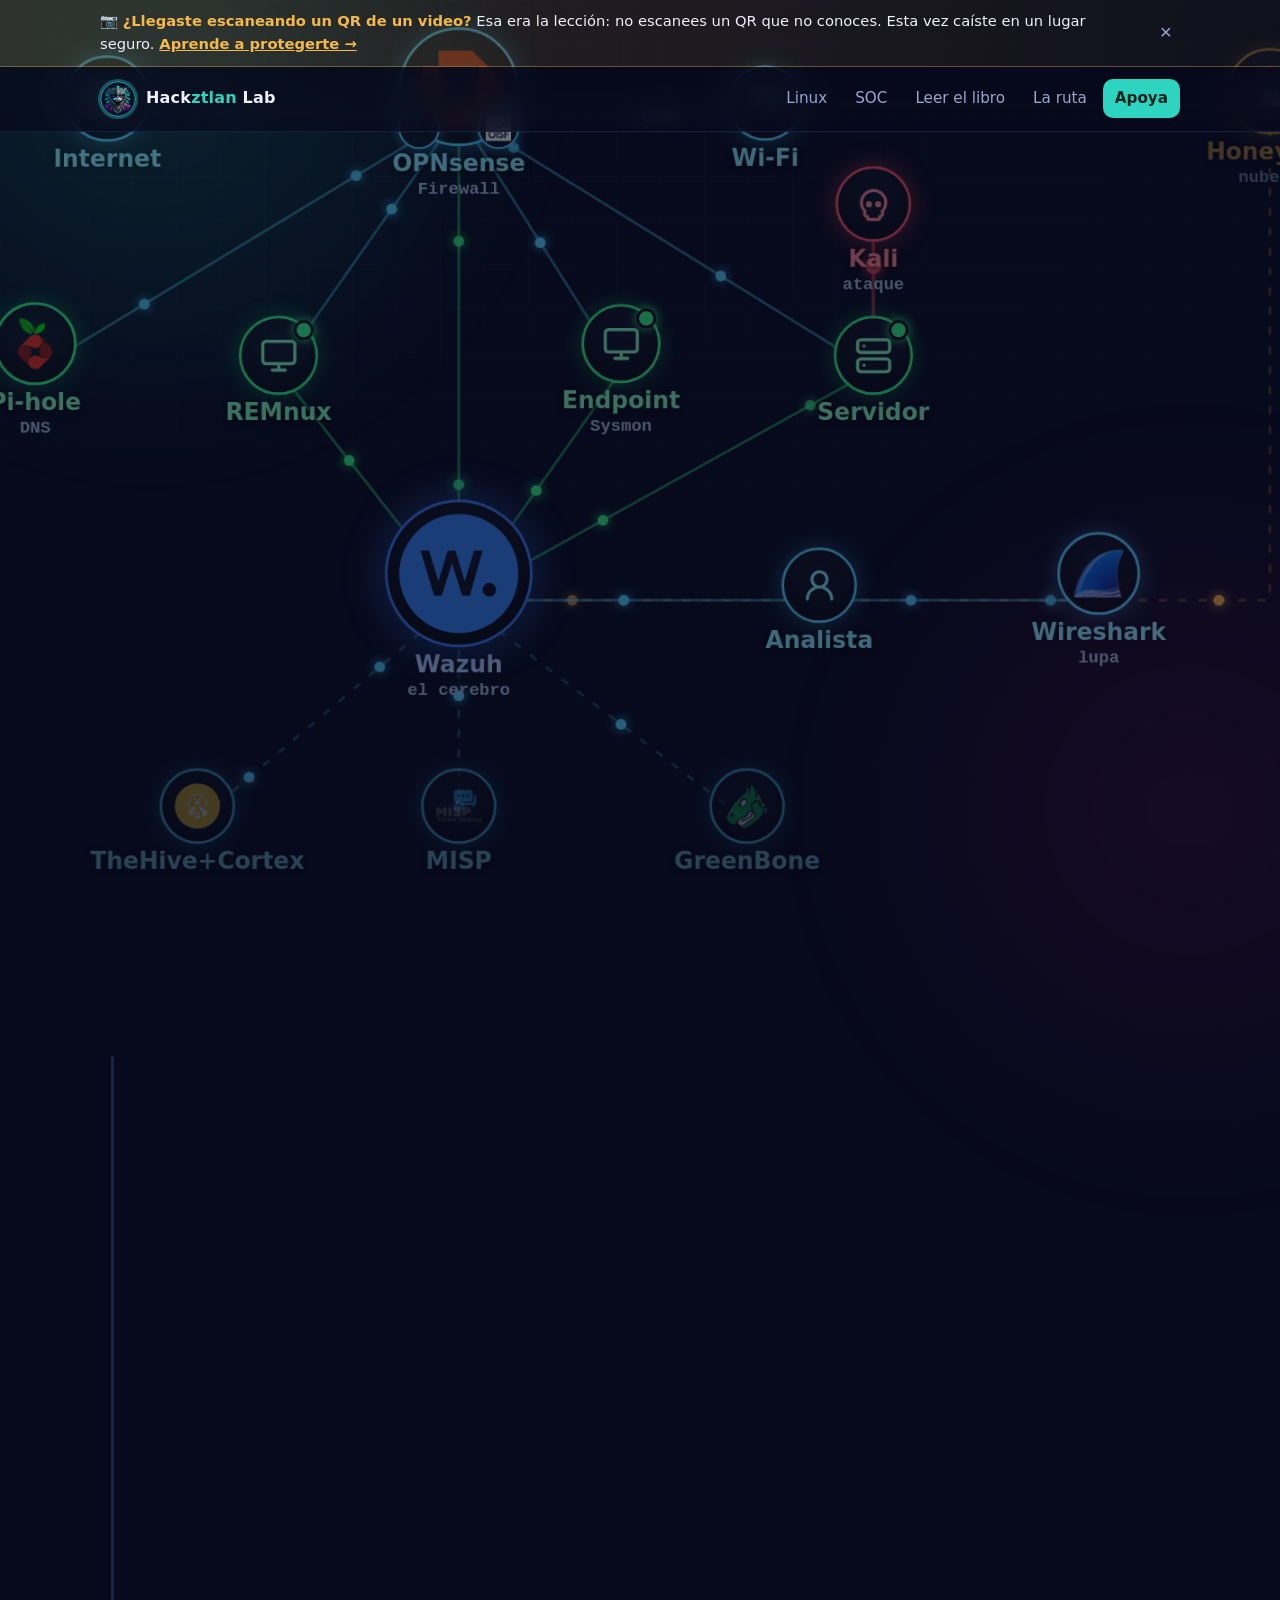
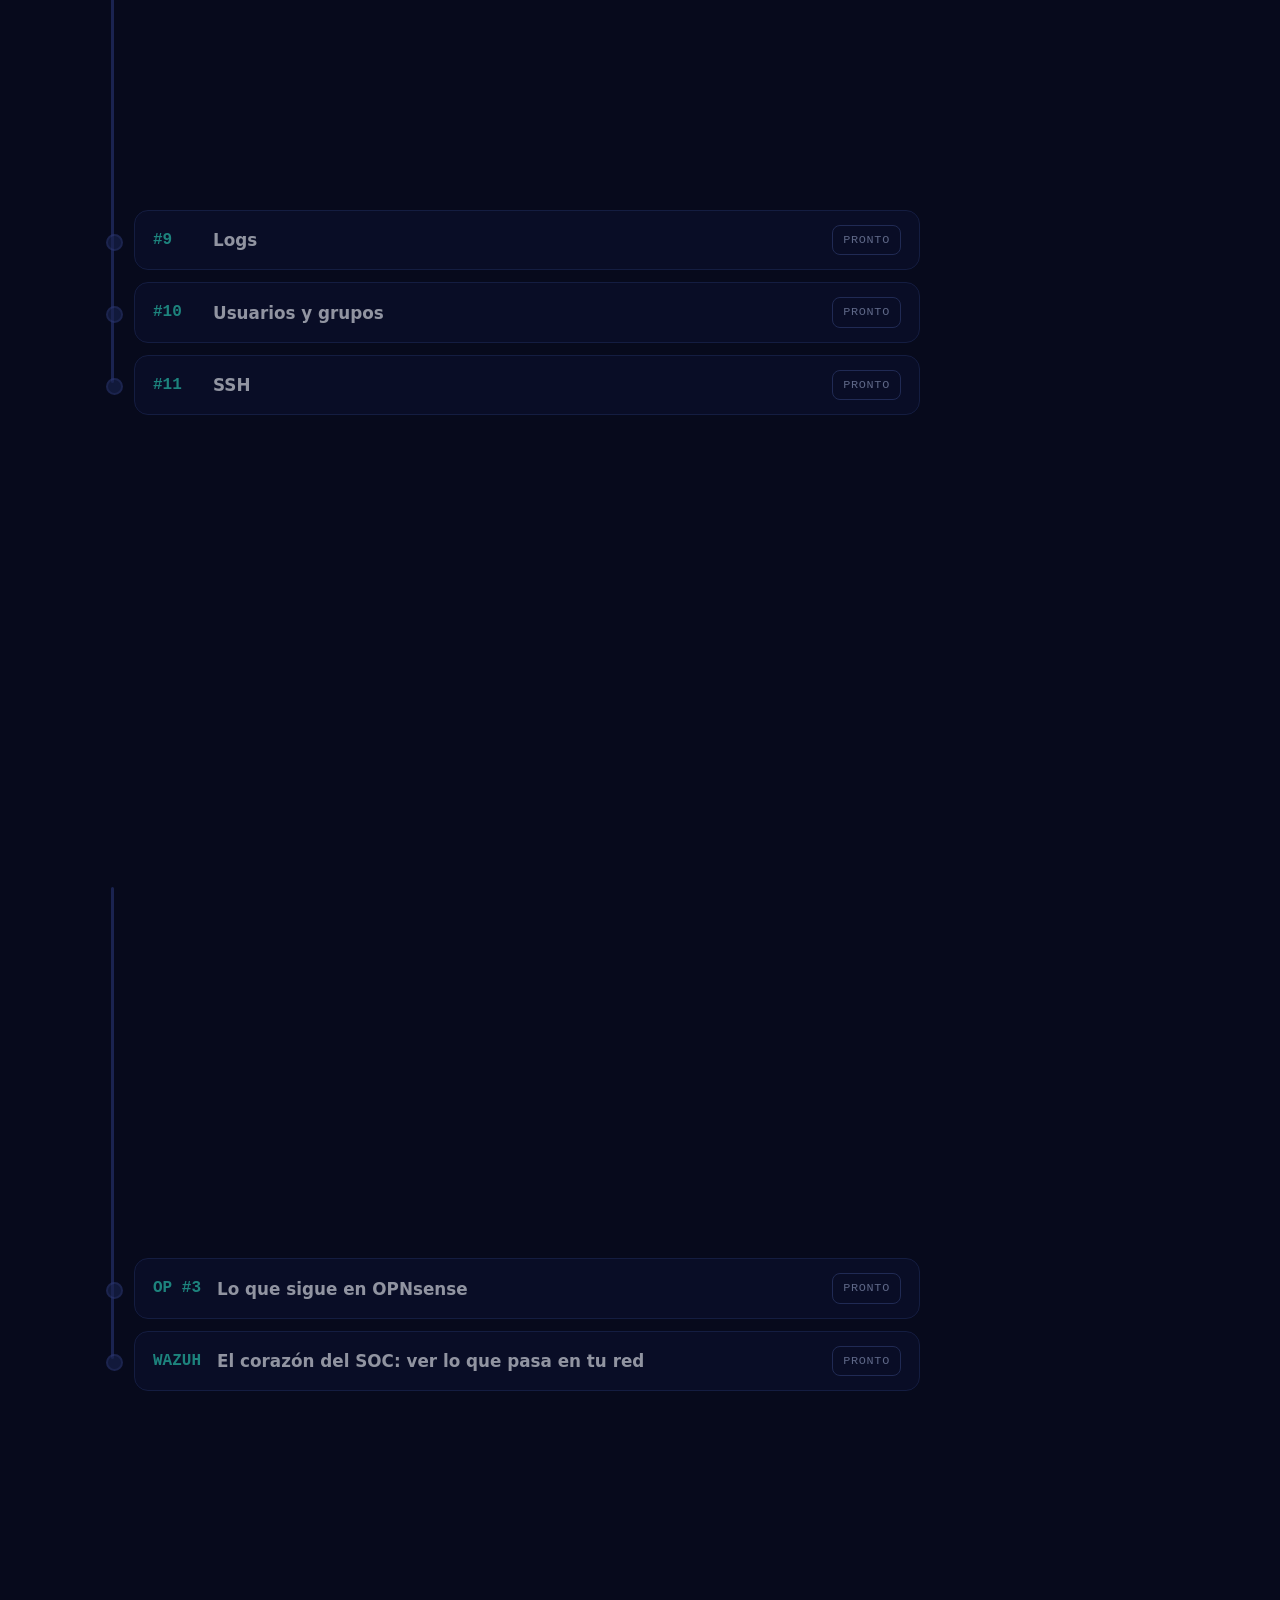
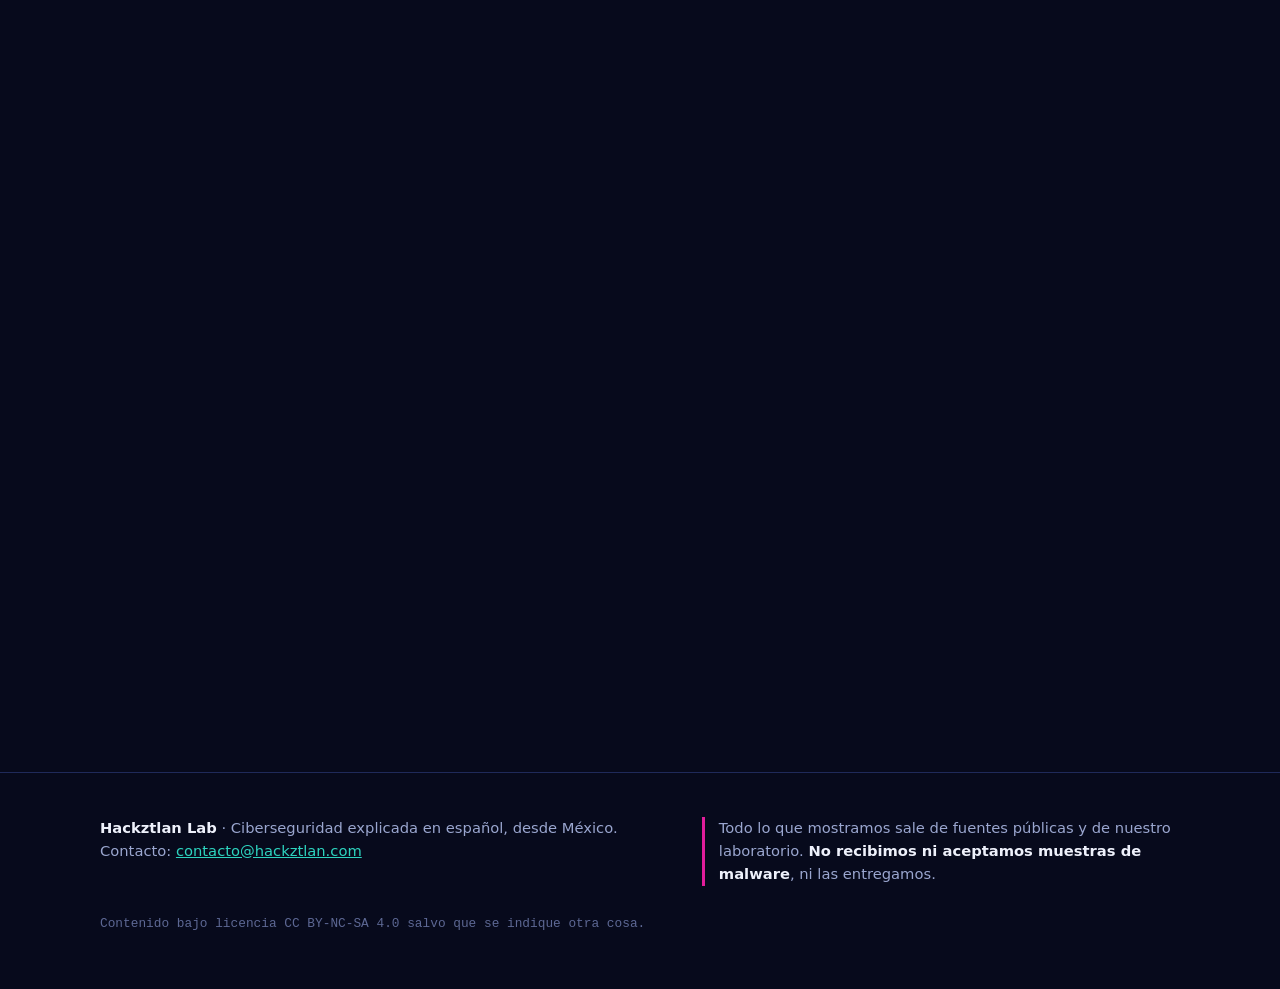
==== index.html @ 5e2863de "Add files via upload" ====
<!doctype html>
<html lang="es">
<head>
<meta charset="utf-8">
<meta name="viewport" content="width=device-width, initial-scale=1, viewport-fit=cover">
<title>Hackztlan Lab · Ciberseguridad en español, desde la base</title>
<meta name="description" content="Aprende ciberseguridad en español, gratis y en orden: empieza con el curso Linux desde cero y su libro. Hackztlan Lab, desde México.">
<meta name="theme-color" content="#070a1c">
<meta property="og:title" content="Hackztlan Lab · Primero la base">
<meta property="og:description" content="Curso gratis de Linux desde cero, su libro y más ciberseguridad explicada en español.">
<meta property="og:image" content="https://hackztlan.com/img/libro-portada.webp">
<meta property="og:url" content="https://hackztlan.com/">
<meta http-equiv="Content-Security-Policy" content="default-src 'self'; img-src 'self' data:; style-src 'self'; script-src 'self'; base-uri 'none'; form-action 'none'; frame-src https://www.youtube-nocookie.com">
<meta name="referrer" content="strict-origin-when-cross-origin">
<link rel="icon" href="img/pinguino.png">
<link rel="stylesheet" href="estilo.css?v=6">
</head>
<body>
<div class="fondo" aria-hidden="true"><div class="rejilla"></div><div class="halo h1"></div><div class="halo h2"></div><div class="mapa" id="mapa"><div class="mapa-esc"><canvas id="mapa-c" width="1920" height="1080"></canvas><div class="mapa-nodos"></div></div></div></div>
<div class="visitas" id="visitas" aria-hidden="true"></div>

<div class="aviso" id="aviso">
  <div class="wrap">
    <span>📷 <b>¿Llegaste escaneando un QR de un video?</b> Esa era la lección: no escanees un QR que no conoces. Esta vez caíste en un lugar seguro. <a href="https://www.youtube.com/@HackztlanLAB" rel="noopener">Aprende a protegerte →</a></span>
    <button class="x" type="button" aria-label="Cerrar aviso">×</button>
  </div>
</div>

<header class="barra">
  <div class="wrap">
    <a class="logo" href="./"><img src="img/pinguino.png" alt="" width="36" height="36"><span>Hack<b>ztlan</b> Lab</span></a>
    <nav class="menu">
      <a href="#curso">Linux</a>
      <a href="#soc">SOC</a>
      <a href="libro/leer/">Leer el libro</a>
      <a href="#base">La ruta</a>
      <a class="cta-mini" href="#apoya">Apoya</a>
    </nav>
  </div>
</header>

<main>
<section class="hero">
  <div class="wrap">
    <div>
      <div class="ceja rev">Ciberseguridad en español · desde México</div>
      <h1 class="rev d1">Aprende a defenderte.<br><span class="t">Empieza por la base.</span></h1>
      <p class="lead rev d2">Clases gratis, en orden y con comandos reales. Primero Linux, después redes, el SOC y el análisis de amenazas. Sin humo y sin necesitar ser experto.</p>
      <div class="botones rev d3">
        <a class="btn pri" href="#curso"><svg viewBox="0 0 24 24" fill="currentColor"><path d="M8 5v14l11-7z"/></svg>Empieza el curso</a>
        <a class="btn sec" href="libro/leer/"><svg viewBox="0 0 24 24" fill="none" stroke="currentColor" stroke-width="2"><path d="M4 5a2 2 0 0 1 2-2h13v16H6a2 2 0 0 0-2 2z"/><path d="M4 21V5"/></svg>Leer el libro en línea</a>
      </div>
      <div class="sellos rev d3"><span>Gratis</span><span>Sin inscripción</span><span>En español</span></div>
    </div>
    <div class="term rev d2" aria-label="Terminal de ejemplo">
      <div class="tb"><i></i><i></i><i></i><span>ana@linux: ~</span></div>
      <pre id="tty"></pre>
      <img class="tux" src="img/tux-cool.png" alt="">
    </div>
  </div>
</section>

<section id="curso">
  <div class="wrap">
    <div class="titulo rev">
      <div class="ceja">Curso gratis</div>
      <h2>Linux <span class="l">desde cero</span>, en orden.</h2>
      <p>¿Por dónde empiezo? Aquí. Cada clase resuelve un problema real y te enseña a leer lo que la terminal te contesta.</p>
    </div>
    <div class="ruta" id="ruta">
      <div class="riel"><b></b></div>
      <a class="clase aqui rev" data-yt="9uGD_OIsQkE" href="https://youtu.be/9uGD_OIsQkE" rel="noopener"><span class="n">0.5</span><span class="nom">Instala Linux sin borrar Windows<small>WSL o máquina virtual, paso a paso</small></span><span class="est">EMPIEZA AQUÍ</span></a>
      <a class="clase ya rev" data-yt="UuTXOO-yXRk" href="https://youtu.be/UuTXOO-yXRk" rel="noopener"><span class="n">#0</span><span class="nom">Conociendo Linux<small>Qué es, de dónde sale y tus primeros comandos</small></span><span class="est">VER ▸</span></a>
      <a class="clase ya rev" data-yt="KGFi0O0WTfc" href="https://youtu.be/KGFi0O0WTfc" rel="noopener"><span class="n">#1</span><span class="nom">Manejar archivos</span><span class="est">VER ▸</span></a>
      <a class="clase ya rev" data-yt="yUdYH8ciYGs" href="https://youtu.be/yUdYH8ciYGs" rel="noopener"><span class="n">#2</span><span class="nom">Permisos</span><span class="est">VER ▸</span></a>
      <a class="clase ya rev" data-yt="XJ4TNZcJGrA" href="https://youtu.be/XJ4TNZcJGrA" rel="noopener"><span class="n">#3</span><span class="nom">Buscar</span><span class="est">VER ▸</span></a>
      <a class="clase ya rev" data-yt="L5TAFkLtBQw" href="https://youtu.be/L5TAFkLtBQw" rel="noopener"><span class="n">#4</span><span class="nom">Procesos</span><span class="est">VER ▸</span></a>
      <a class="clase ya rev" data-yt="MaCcjx-TTcM" href="https://youtu.be/MaCcjx-TTcM" rel="noopener"><span class="n">#5</span><span class="nom">Instalar programas</span><span class="est">VER ▸</span></a>
      <a class="clase ya rev" data-yt="9wpsXg4xYgY" href="https://youtu.be/9wpsXg4xYgY" rel="noopener"><span class="n">#6</span><span class="nom">La red</span><span class="est">VER ▸</span></a>
      <a class="clase ya rev" data-yt="UZ6Z_HgH7M8" href="https://youtu.be/UZ6Z_HgH7M8" rel="noopener"><span class="n">#7</span><span class="nom">Automatizar</span><span class="est">VER ▸</span></a>
      <a class="clase ya rev" data-yt="kWFVQ5ts2GI" href="https://youtu.be/kWFVQ5ts2GI" rel="noopener"><span class="n">#8</span><span class="nom">Disco lleno</span><span class="est">VER ▸</span></a>
      <div class="clase pronto rev"><span class="n">#9</span><span class="nom">Logs</span><span class="est">PRONTO</span></div>
      <div class="clase pronto rev"><span class="n">#10</span><span class="nom">Usuarios y grupos</span><span class="est">PRONTO</span></div>
      <div class="clase pronto rev"><span class="n">#11</span><span class="nom">SSH</span><span class="est">PRONTO</span></div>
    </div>
    <div class="ruta-pie rev">
      <a class="btn sec" href="https://youtube.com/playlist?list=PLB48mfVmbJaU" rel="noopener"><svg viewBox="0 0 24 24" fill="currentColor"><path d="M3 6h12v2H3zm0 5h12v2H3zm0 5h8v2H3zm14-3v8l6-4z"/></svg>Lista completa en YouTube</a>
    </div>
  </div>
</section>

<section id="soc">
  <div class="wrap">
    <div class="titulo rev">
      <div class="ceja">Serie · Monta tu SOC</div>
      <h2>Tu propio <span class="t">SOC en casa</span>, gratis.</h2>
      <p>Firewall, DNS que bloquea y monitoreo, armados pieza por pieza en un laboratorio real con herramientas open source.</p>
    </div>
    <div class="ruta">
      <div class="riel"><b></b></div>
      <a class="clase ya rev" data-yt="UNTIRKblYWk" href="https://youtu.be/UNTIRKblYWk" rel="noopener"><span class="n">MAPA</span><span class="nom">El mapa de tu SOC<small>Cómo se conecta todo antes de instalar nada</small></span><span class="est">VER ▸</span></a>
      <a class="clase ya rev" data-yt="h1_Ezm2RbP0" href="https://youtu.be/h1_Ezm2RbP0" rel="noopener"><span class="n">OP #0</span><span class="nom">¿Qué es OPNsense?<small>El firewall gratis que protege tu red</small></span><span class="est">VER ▸</span></a>
      <a class="clase ya rev" data-yt="p9fIpiJ5VCQ" href="https://youtu.be/p9fIpiJ5VCQ" rel="noopener"><span class="n">OP #1</span><span class="nom">De cero a firewall funcionando<small>Descarga, máquina virtual, instalación y panel</small></span><span class="est">VER ▸</span></a>
      <a class="clase ya rev" data-yt="-HHjUq1gKf0" href="https://youtu.be/-HHjUq1gKf0" rel="noopener"><span class="n">OP #2</span><span class="nom">Tu primera regla<small>Bloquea un equipo paso a paso</small></span><span class="est">VER ▸</span></a>
      <div class="clase pronto rev"><span class="n">OP #3</span><span class="nom">Lo que sigue en OPNsense</span><span class="est">PRONTO</span></div>
      <div class="clase pronto rev"><span class="n">WAZUH</span><span class="nom">El corazón del SOC: ver lo que pasa en tu red</span><span class="est">PRONTO</span></div>
    </div>
  </div>
</section>

<section id="libro" class="libro">
  <div class="wrap">
    <div class="portada3d rev"><div class="lib"><img src="img/libro-portada.webp" alt="Portada del libro Linux desde cero, Capítulo 0" width="680" height="880" loading="lazy"></div></div>
    <div>
      <div class="titulo rev sin-margen">
        <div class="ceja">El libro del curso</div>
        <h2>Lo que el video no alcanza a <span class="t">contar</span>.</h2>
        <p>Cada clase tiene su capítulo: más a fondo, con dibujos, trucos de terminal, errores típicos y retos para practicar.</p>
      </div>
      <ul class="lista-libro rev d1">
        <li>Comandos probados en un Ubuntu Server real, con su salida tal cual.</li>
        <li>Revisado por un principiante, alguien con nivel medio y un experto en Linux.</li>
        <li>Fuentes citadas, para que sepas de dónde sale cada dato.</li>
      </ul>
      <div class="botones fila rev d2">
        <a class="btn pri" href="libro/leer/"><svg viewBox="0 0 24 24" fill="none" stroke="currentColor" stroke-width="2"><path d="M2 5h7a3 3 0 0 1 3 3v12a2 2 0 0 0-2-2H2zM22 5h-7a3 3 0 0 0-3 3v12a2 2 0 0 1 2-2h8z"/></svg>Leer en línea</a>
        <a class="btn sec" href="libro/linux-desde-cero-capitulo-0.pdf" download><svg viewBox="0 0 24 24" fill="none" stroke="currentColor" stroke-width="2.2"><path d="M12 3v12m0 0-5-5m5 5 5-5M4 21h16"/></svg>Descargar PDF</a>
      </div>
      <p class="nota-libro rev d3">El Capítulo 0 es <b>abierto para todos</b>: léelo aquí mismo, con el video de su clase a un clic. Los siguientes llegan primero a los <b>miembros de Patreon</b>, con el video de su clase en MP4.</p>
    </div>
  </div>
</section>

<section id="base" class="base">
  <div class="wrap">
    <div class="piramide rev"><img src="img/piramide.webp" alt="Pirámide escalonada con un templo en la cima" width="825" height="1024" loading="lazy"><canvas id="energia"></canvas></div>
    <div>
      <div class="titulo rev">
        <div class="ceja">La ruta</div>
        <h2>Primero <span class="l">la base.</span><br>El SOC viene después.</h2>
        <p>Un analista que no entiende el sistema que defiende solo copia y pega. Por eso vamos escalón por escalón.</p>
      </div>
      <ol class="escalones">
        <li class="hoy rev"><div><b>Linux</b><span>Terminal, archivos, permisos, procesos, logs. Estás aquí.</span></div></li>
        <li class="rev d1"><div><b>Redes y firewall</b><span>Cómo viaja un paquete y cómo se filtra, con OPNsense. Ya empezó.</span></div></li>
        <li class="rev d2"><div><b>El SOC en casa</b><span>Wazuh y amigos: ver lo que pasa en tu red y reaccionar.</span></div></li>
        <li class="rev d3"><div><b>Analizar amenazas</b><span>Cómo funcionan los ataques reales, explicados para defenderte.</span></div></li>
      </ol>
    </div>
  </div>
</section>

<section>
  <div class="wrap">
    <div class="titulo rev">
      <div class="ceja">También en el canal</div>
      <h2>Ciberseguridad <span class="t">explicada</span>, no recitada.</h2>
    </div>
    <div class="tarjetas">
      <a class="tarjeta rev" href="https://www.youtube.com/@HackztlanLAB" rel="noopener"><div class="ico">// web</div><h3>Vulnerabilidades web</h3><p>SQLi, XSS, IDOR, CSRF, SSRF y más: cómo funcionan y cómo se cierran, animado.</p></a>
      <a class="tarjeta rev d1" href="https://www.youtube.com/@HackztlanLAB" rel="noopener"><div class="ico">// amenazas</div><h3>Análisis de ataques</h3><p>Robo de cuentas, ClickFix, RATs: el mecanismo paso a paso, con fuentes públicas.</p></a>
      <a class="tarjeta rev d2" href="#soc"><div class="ico">// soc</div><h3>Monta tu SOC</h3><p>Firewall, DNS que bloquea y Wazuh, armados en un laboratorio en casa.</p></a>
    </div>
  </div>
</section>

<section id="apoya" class="apoya">
  <div class="wrap">
    <div class="caja rev">
      <img src="img/tux-guerrero.png" alt="">
      <div>
        <h2>Si te sirve, apoya al canal.</h2>
        <p>En Patreon recibes primero cada capítulo del libro en PDF con el MP4 de su clase, más retos para practicar. Y ayudas a que el curso siga gratis para todos. También puedes apoyar con la suscripción de Facebook.</p>
        <div class="redes">
          <a href="https://www.patreon.com/HackztlanLAB" rel="noopener"><svg viewBox="0 0 24 24" fill="currentColor"><circle cx="15" cy="9.5" r="6.5"/><rect x="2" y="3" width="4" height="18"/></svg>Patreon</a>
          <a href="https://www.youtube.com/@HackztlanLAB" rel="noopener"><svg viewBox="0 0 24 24" fill="currentColor"><path d="M23 7.5a3 3 0 0 0-2.1-2.1C19 5 12 5 12 5s-7 0-8.9.4A3 3 0 0 0 1 7.5 31 31 0 0 0 .6 12 31 31 0 0 0 1 16.5a3 3 0 0 0 2.1 2.1C5 19 12 19 12 19s7 0 8.9-.4a3 3 0 0 0 2.1-2.1 31 31 0 0 0 .4-4.5 31 31 0 0 0-.4-4.5zM9.8 15V9l5.2 3z"/></svg>YouTube</a>
          <a href="https://www.tiktok.com/@hackztlan" rel="noopener"><svg viewBox="0 0 24 24" fill="currentColor"><path d="M16 3c.4 2.4 2 4 4.5 4.2v3.4a8 8 0 0 1-4.4-1.3V15a6 6 0 1 1-6-6h.6v3.5a2.6 2.6 0 1 0 2 2.5V3z"/></svg>TikTok</a>
          <a href="https://www.instagram.com/hackztlan" rel="noopener"><svg viewBox="0 0 24 24" fill="none" stroke="currentColor" stroke-width="2"><rect x="3" y="3" width="18" height="18" rx="5"/><circle cx="12" cy="12" r="4"/><circle cx="17.5" cy="6.5" r="1" fill="currentColor"/></svg>Instagram</a>
        </div>
      </div>
      <a class="btn pri" href="https://www.patreon.com/HackztlanLAB" rel="noopener">Únete en Patreon</a>
    </div>
  </div>
</section>
</main>

<footer>
  <div class="wrap">
    <div>
      <b>Hackztlan Lab</b> · Ciberseguridad explicada en español, desde México.<br>
      Contacto: <a href="mailto:contacto@hackztlan.com">contacto@hackztlan.com</a>
    </div>
    <div class="regla">Todo lo que mostramos sale de fuentes públicas y de nuestro laboratorio. <b>No recibimos ni aceptamos muestras de malware</b>, ni las entregamos.</div>
    <div class="lic">Contenido bajo licencia CC BY-NC-SA 4.0 salvo que se indique otra cosa.</div>
  </div>
</footer>

<div class="visor" id="visor" hidden>
  <div class="visor-caja" role="dialog" aria-modal="true" aria-label="Reproductor de la clase">
    <div class="visor-barra"><span id="visor-titulo"></span><a id="visor-yt" href="#" rel="noopener">Ver en YouTube ↗</a><button class="x" type="button" aria-label="Cerrar">×</button></div>
    <div class="visor-video" id="visor-video"></div>
  </div>
</div>
<script src="sitio.js?v=6" defer></script>
</body>
</html>
---- estilo.css ----
/* Hackztlan Lab — hoja de estilo del sitio (sin fuentes ni scripts externos) */
:root{
  --bg:#070a1c; --bg2:#0b1030; --panel:#0e1436; --line:#1f2a5a;
  --fg:#eef1fb; --muted:#9aa6cf; --dim:#5d6894;
  --turq:#2dd4bf; --lima:#a3e635; --verde:#4ade80; --magenta:#e11d9b; --ambar:#f5b949;
  --display:"Segoe UI Variable Display","Segoe UI",system-ui,-apple-system,"Roboto",sans-serif;
  --body:"Segoe UI",system-ui,-apple-system,"Roboto",sans-serif;
  --mono:"Cascadia Mono","Cascadia Code",Consolas,ui-monospace,"SF Mono","Roboto Mono",monospace;
  --r:16px;
  color-scheme:dark;
}
*{box-sizing:border-box;margin:0;padding:0}
html{scroll-behavior:smooth;-webkit-text-size-adjust:100%}
body{background:var(--bg);color:var(--fg);font-family:var(--body);line-height:1.55;overflow-x:hidden}
img{max-width:100%;display:block}
a{color:inherit}
:focus-visible{outline:3px solid var(--turq);outline-offset:3px;border-radius:6px}
.wrap{width:100%;max-width:1120px;margin:0 auto;padding:0 20px}
.mono{font-family:var(--mono)}

/* fondo: rejilla que respira + red de puntos (canvas) */
.fondo{position:fixed;inset:0;z-index:-1;pointer-events:none}
.fondo .rejilla{position:absolute;inset:0;opacity:.55;
  background-image:linear-gradient(rgba(45,212,191,.05) 1px,transparent 1px),linear-gradient(90deg,rgba(45,212,191,.05) 1px,transparent 1px);
  background-size:44px 44px;
  -webkit-mask-image:radial-gradient(80% 60% at 50% 20%,#000,transparent);mask-image:radial-gradient(80% 60% at 50% 20%,#000,transparent)}
.fondo .halo{position:absolute;width:900px;height:900px;border-radius:50%;filter:blur(40px);opacity:.35}
.fondo .h1{left:-300px;top:-380px;background:radial-gradient(circle,rgba(45,212,191,.35),transparent 65%);animation:deriva 26s ease-in-out infinite alternate}
.fondo .h2{right:-360px;top:40vh;background:radial-gradient(circle,rgba(225,29,155,.22),transparent 65%);animation:deriva 32s ease-in-out infinite alternate-reverse}
#red{position:absolute;inset:0;width:100%;height:100%;opacity:.5}
@keyframes deriva{to{transform:translate(120px,80px) scale(1.08)}}

/* aviso del QR */
.aviso{position:relative;z-index:5;background:linear-gradient(90deg,rgba(245,185,73,.16),rgba(245,185,73,.04));border-bottom:1px solid rgba(245,185,73,.35)}
.aviso .wrap{display:flex;gap:12px;align-items:center;padding-top:10px;padding-bottom:10px;font-size:.92rem}
.aviso b{color:var(--ambar)}
.aviso a{color:var(--ambar);font-weight:600}
.aviso .x{margin-left:auto;flex:none;background:none;border:0;color:var(--muted);font-size:1.3rem;line-height:1;cursor:pointer;padding:4px 8px}
.aviso[hidden]{display:none}

/* barra */
header.barra{position:sticky;top:0;z-index:10;backdrop-filter:blur(12px);-webkit-backdrop-filter:blur(12px);background:rgba(7,10,28,.72);border-bottom:1px solid rgba(31,42,90,.6)}
header.barra .wrap{display:flex;align-items:center;gap:16px;height:64px}
.logo{display:flex;align-items:center;gap:10px;text-decoration:none;font-weight:800;letter-spacing:.2px}
.logo img{width:36px;height:36px;border-radius:50%;box-shadow:0 0 0 2px rgba(45,212,191,.35)}
.logo b{color:var(--turq)}
nav.menu{margin-left:auto;display:flex;gap:4px}
nav.menu a{text-decoration:none;color:var(--muted);font-size:.95rem;padding:8px 12px;border-radius:10px;transition:color .2s,background .2s}
nav.menu a:hover{color:var(--fg);background:rgba(45,212,191,.08)}
nav.menu a.cta-mini{color:#06231d;background:var(--turq);font-weight:700}
nav.menu a.cta-mini:hover{background:#5eead4;color:#06231d}
@media (max-width:640px){nav.menu a:not(.cta-mini){display:none}}

/* botones */
.btn{display:inline-flex;align-items:center;gap:10px;text-decoration:none;font-weight:700;font-size:1.02rem;padding:14px 22px;border-radius:14px;transition:transform .18s ease,box-shadow .18s ease,background .18s}
.btn:hover{transform:translateY(-2px)}
.btn.pri{background:var(--lima);color:#122003;box-shadow:0 10px 30px rgba(163,230,53,.25)}
.btn.pri:hover{box-shadow:0 14px 38px rgba(163,230,53,.38)}
.btn.sec{background:rgba(45,212,191,.08);color:var(--fg);border:1px solid rgba(45,212,191,.45)}
.btn.sec:hover{background:rgba(45,212,191,.16)}
.btn svg{width:18px;height:18px;flex:none}

/* hero */
.hero{padding:72px 0 56px}
.hero .wrap{display:grid;grid-template-columns:1.05fr .95fr;gap:48px;align-items:center}
.ceja{font-family:var(--mono);font-size:.82rem;letter-spacing:.16em;text-transform:uppercase;color:var(--turq);display:flex;align-items:center;gap:10px}
.ceja::before{content:"";width:28px;height:2px;background:var(--magenta)}
.hero h1{font-family:var(--display);font-weight:800;font-size:clamp(2.3rem,5.2vw,3.7rem);line-height:1.02;letter-spacing:-.025em;margin:18px 0 18px;text-wrap:balance}
.hero h1 .l{color:var(--lima)}
.hero h1 .t{background:linear-gradient(90deg,var(--turq),var(--lima));-webkit-background-clip:text;background-clip:text;color:transparent}
.hero p.lead{font-size:1.15rem;color:#c9d1ee;max-width:46ch}
.hero .botones{display:flex;flex-wrap:wrap;gap:12px;margin-top:28px}
.sellos{display:flex;flex-wrap:wrap;gap:18px;margin-top:28px;font-family:var(--mono);font-size:.85rem;color:var(--muted)}
.sellos span::before{content:"✓ ";color:var(--verde)}
@media (max-width:900px){.hero{padding:44px 0 32px}.hero .wrap{grid-template-columns:1fr;gap:36px}}

/* terminal del hero */
.term{position:relative;background:linear-gradient(180deg,#0c1236,#090d26);border:1px solid var(--line);border-radius:18px;box-shadow:0 30px 80px rgba(0,0,0,.55),0 0 0 1px rgba(45,212,191,.06),0 0 60px rgba(45,212,191,.08);overflow:hidden}
.term .tb{display:flex;align-items:center;gap:8px;padding:12px 14px;border-bottom:1px solid var(--line);font-family:var(--mono);font-size:.8rem;color:var(--dim)}
.term .tb i{width:11px;height:11px;border-radius:50%;background:#2a335f}
.term .tb i:nth-child(1){background:#ff5f57}.term .tb i:nth-child(2){background:#febc2e}.term .tb i:nth-child(3){background:#28c840}
.term .tb span{margin-left:8px}
.term pre{font-family:var(--mono);font-size:clamp(.82rem,2.6vw,.98rem);line-height:1.7;padding:18px 20px 22px;min-height:290px;white-space:pre-wrap;word-break:break-word;color:#cfd6f3}
.term .p{color:var(--verde)} .term .d{color:var(--turq)} .term .m{color:var(--magenta)} .term .g{color:var(--dim)} .term .ok{color:var(--lima)}
.cursor{display:inline-block;width:.6em;height:1.15em;vertical-align:-.2em;background:var(--lima);animation:parpadeo 1s steps(1) infinite}
@keyframes parpadeo{50%{opacity:0}}
.term .tux{position:absolute;right:14px;bottom:12px;width:74px;image-rendering:pixelated;opacity:.95;animation:flota 5s ease-in-out infinite}
@keyframes flota{50%{transform:translateY(-8px) rotate(-3deg)}}

/* secciones */
section{padding:84px 0;position:relative}
.titulo{max-width:720px;margin-bottom:40px}
.titulo h2{font-family:var(--display);font-weight:800;font-size:clamp(1.9rem,4.4vw,2.8rem);line-height:1.08;letter-spacing:-.02em;margin-top:12px;text-wrap:balance}
.titulo h2 .l{color:var(--lima)} .titulo h2 .t{color:var(--turq)}
.titulo p{color:var(--muted);font-size:1.08rem;margin-top:12px}
@media (max-width:640px){section{padding:60px 0}}

/* ruta del curso */
.ruta{position:relative;display:grid;gap:12px;padding-left:34px;max-width:820px}
.ruta .riel{position:absolute;left:11px;top:10px;bottom:10px;width:3px;border-radius:3px;background:#1a2350;overflow:hidden}
.ruta .riel b{position:absolute;left:0;top:0;width:100%;height:var(--avance,0%);background:linear-gradient(var(--magenta),var(--turq) 20%,var(--lima));box-shadow:0 0 14px var(--turq);transition:height .15s linear}
.clase{position:relative;display:flex;align-items:center;gap:16px;text-decoration:none;background:rgba(14,20,54,.7);border:1px solid var(--line);border-radius:14px;padding:14px 18px;transition:transform .2s ease,border-color .2s,background .2s}
.clase::before{content:"";position:absolute;left:-29px;top:50%;width:13px;height:13px;margin-top:-6.5px;border-radius:50%;background:#1a2350;border:2px solid #2b3670;transition:background .3s,box-shadow .3s,border-color .3s}
.clase.lit::before{background:var(--lima);border-color:var(--lima);box-shadow:0 0 0 4px rgba(163,230,53,.15),0 0 16px var(--lima)}
a.clase:hover{transform:translateX(6px);border-color:rgba(45,212,191,.6);background:rgba(20,28,70,.9)}
.clase .n{font-family:var(--mono);font-weight:700;color:var(--turq);min-width:44px}
.clase .nom{font-weight:600;font-size:1.05rem}
.clase .nom small{display:block;color:var(--muted);font-weight:400;font-size:.88rem}
.clase .est{margin-left:auto;font-family:var(--mono);font-size:.74rem;letter-spacing:.06em;padding:5px 10px;border-radius:8px;white-space:nowrap}
.clase.ya .est{background:rgba(74,222,128,.14);color:var(--verde)}
.clase.aqui{border-color:rgba(225,29,155,.55);background:linear-gradient(90deg,rgba(225,29,155,.14),rgba(14,20,54,.7))}
.clase.aqui .n{color:var(--magenta)}
.clase.aqui .est{background:var(--magenta);color:#fff}
.clase.pronto{opacity:.6}
.clase.pronto .est{border:1px solid #33407a;color:var(--muted)}
.ruta-pie{margin-top:26px;display:flex;flex-wrap:wrap;gap:12px}

/* libro */
.libro .wrap{display:grid;grid-template-columns:.8fr 1.2fr;gap:56px;align-items:center}
.portada3d{perspective:1100px;justify-self:center}
.portada3d .lib{position:relative;width:min(320px,70vw);aspect-ratio:680/880;border-radius:6px 14px 14px 6px;transform:rotateY(-18deg) rotateX(4deg);transform-style:preserve-3d;transition:transform .5s cubic-bezier(.2,.7,.2,1);box-shadow:-24px 30px 60px rgba(0,0,0,.6),0 0 70px rgba(45,212,191,.12);animation:flota-lib 7s ease-in-out infinite}
.portada3d .lib img{width:100%;height:100%;object-fit:cover;border-radius:inherit}
.portada3d .lib::after{content:"";position:absolute;inset:0;border-radius:inherit;background:linear-gradient(105deg,rgba(255,255,255,.18),transparent 30%,transparent 70%,rgba(255,255,255,.06));pointer-events:none}
.portada3d .lib::before{content:"";position:absolute;left:0;top:2%;bottom:2%;width:14px;transform:translateX(-13px) rotateY(-90deg);transform-origin:right;background:linear-gradient(90deg,#05071a,#141b4a);border-radius:3px 0 0 3px}
.portada3d:hover .lib{transform:rotateY(-4deg) rotateX(2deg)}
@keyframes flota-lib{50%{translate:0 -10px}}
.lista-libro{list-style:none;display:grid;gap:12px;margin:22px 0 28px}
.lista-libro li{display:flex;gap:12px;color:#cfd6f3}
.lista-libro li::before{content:"›";color:var(--lima);font-family:var(--mono);font-weight:700}
.nota-libro{margin-top:18px;font-size:.92rem;color:var(--muted)}
.nota-libro b{color:var(--fg)}
@media (max-width:900px){.libro .wrap{grid-template-columns:1fr;gap:40px}}

/* base / pirámide */
.base .wrap{display:grid;grid-template-columns:1fr 1fr;gap:48px;align-items:center}
.piramide{position:relative;border-radius:22px;overflow:hidden;border:1px solid var(--line);aspect-ratio:825/1024;max-width:460px;justify-self:center;width:100%}
.piramide img{width:100%;height:100%;object-fit:cover}
.piramide canvas{position:absolute;inset:0;width:100%;height:100%;mix-blend-mode:screen}
.escalones{list-style:none;display:grid;gap:10px;counter-reset:e}
.escalones li{counter-increment:e;display:flex;gap:14px;align-items:flex-start;padding:14px 16px;border-radius:14px;background:rgba(14,20,54,.6);border:1px solid var(--line)}
.escalones li::before{content:counter(e);font-family:var(--mono);font-weight:700;color:#06231d;background:var(--turq);min-width:28px;height:28px;border-radius:8px;display:grid;place-items:center}
.escalones li.hoy{border-color:rgba(163,230,53,.6)}
.escalones li.hoy::before{background:var(--lima)}
.escalones b{display:block}
.escalones span{color:var(--muted);font-size:.93rem}
@media (max-width:900px){.base .wrap{grid-template-columns:1fr}}

/* tarjetas */
.tarjetas{display:grid;grid-template-columns:repeat(3,1fr);gap:16px}
.tarjeta{position:relative;padding:24px;border-radius:var(--r);background:linear-gradient(180deg,rgba(14,20,54,.9),rgba(9,13,38,.9));border:1px solid var(--line);overflow:hidden;text-decoration:none;transition:transform .25s ease,border-color .25s}
.tarjeta::after{content:"";position:absolute;inset:-1px;border-radius:inherit;background:radial-gradient(400px circle at var(--mx,50%) var(--my,0%),rgba(45,212,191,.16),transparent 45%);opacity:0;transition:opacity .3s;pointer-events:none}
.tarjeta:hover{transform:translateY(-4px);border-color:rgba(45,212,191,.5)}
.tarjeta:hover::after{opacity:1}
.tarjeta .ico{font-family:var(--mono);font-size:.8rem;color:var(--turq);letter-spacing:.12em;text-transform:uppercase}
.tarjeta h3{font-family:var(--display);font-size:1.3rem;margin:10px 0 8px}
.tarjeta p{color:var(--muted);font-size:.96rem}
@media (max-width:900px){.tarjetas{grid-template-columns:1fr}}

/* apoya */
.apoya .caja{display:grid;grid-template-columns:auto 1fr auto;gap:28px;align-items:center;padding:34px;border-radius:24px;background:linear-gradient(120deg,rgba(225,29,155,.16),rgba(45,212,191,.10) 60%,rgba(163,230,53,.10));border:1px solid rgba(225,29,155,.35)}
.apoya .caja img{width:110px;image-rendering:pixelated;animation:flota 5s ease-in-out infinite}
.apoya h2{font-family:var(--display);font-size:clamp(1.6rem,3.6vw,2.2rem);line-height:1.1}
.apoya p{color:#cfd6f3;margin-top:8px}
.redes{display:flex;flex-wrap:wrap;gap:10px;margin-top:22px}
.redes a{display:inline-flex;align-items:center;gap:8px;text-decoration:none;font-size:.92rem;padding:9px 14px;border-radius:12px;border:1px solid var(--line);background:rgba(14,20,54,.6);transition:border-color .2s,transform .2s}
.redes a:hover{border-color:var(--turq);transform:translateY(-2px)}
.redes svg{width:18px;height:18px}
@media (max-width:820px){.apoya .caja{grid-template-columns:1fr;text-align:left;padding:26px}.apoya .caja img{width:84px}}

/* pie */
footer{border-top:1px solid var(--line);padding:44px 0 56px;margin-top:40px;color:var(--muted);font-size:.92rem}
footer .wrap{display:grid;grid-template-columns:1.2fr 1fr;gap:28px}
footer b{color:var(--fg)}
footer a{color:var(--turq)}
footer .regla{border-left:3px solid var(--magenta);padding-left:14px}
footer .lic{grid-column:1/-1;font-family:var(--mono);font-size:.8rem;color:var(--dim)}
@media (max-width:820px){footer .wrap{grid-template-columns:1fr}}

/* aparición al hacer scroll */
.rev{opacity:0;transform:translateY(22px);transition:opacity .7s ease,transform .7s cubic-bezier(.2,.7,.2,1)}
.rev.vis{opacity:1;transform:none}
.rev.d1{transition-delay:.08s}.rev.d2{transition-delay:.16s}.rev.d3{transition-delay:.24s}

@media (prefers-reduced-motion:reduce){
  *,*::before,*::after{animation:none!important;transition:none!important;scroll-behavior:auto!important}
  .rev{opacity:1;transform:none}
}
.titulo.sin-margen{margin-bottom:0}
.botones.fila{display:flex;flex-wrap:wrap;gap:12px}

/* visitantes espaciales (pasan de vez en cuando por detrás) */
main{position:relative;z-index:1}
.visitas{position:fixed;inset:0;z-index:0;pointer-events:none;overflow:hidden}
.visita{position:absolute;left:0;top:0;will-change:transform}
.visita img{image-rendering:pixelated}
.cohete{width:150px;filter:drop-shadow(0 0 18px rgba(45,212,191,.35))}
.cohete .tux{position:absolute;left:76px;top:14px;width:28px}
.cohete .fuego{transform-origin:20px 50%;animation:fuego .12s steps(2) infinite alternate}
@keyframes fuego{to{transform:scaleX(1.35) scaleY(.85)}}
.ovni{width:170px;filter:drop-shadow(0 0 22px rgba(163,230,53,.35))}
.ovni .tux{position:absolute;left:66px;top:4px;width:38px}
.ovni .luz{animation:luces .5s steps(3) infinite}
@keyframes luces{33%{fill:#2dd4bf}66%{fill:#e11d9b}}
.ovni .rayo{opacity:.0;animation:rayo 3s ease-in-out infinite}
@keyframes rayo{40%,60%{opacity:.45}}
.astro{width:86px;height:86px;border-radius:50%;background:radial-gradient(circle at 35% 30%,rgba(255,255,255,.35),rgba(45,212,191,.10) 45%,rgba(45,212,191,.05) 70%);box-shadow:inset 0 0 0 3px rgba(220,240,255,.45),0 0 26px rgba(45,212,191,.25)}
.astro img{position:absolute;left:13px;top:12px;width:60px}
.astro::after{content:"";position:absolute;left:50%;top:96%;width:2px;height:60px;background:linear-gradient(rgba(220,240,255,.5),transparent);transform-origin:top}
@media (max-width:640px){.cohete{width:110px}.cohete .tux{left:56px;top:10px;width:21px}.ovni{width:120px}.ovni .tux{left:46px;top:3px;width:28px}.astro{width:64px;height:64px}.astro img{left:10px;top:9px;width:44px}}

/* reproductor de clases (YouTube sin cookies, solo al dar clic) */
.visor{position:fixed;inset:0;z-index:50;display:grid;place-items:center;padding:16px;background:rgba(3,5,15,.82);backdrop-filter:blur(6px);-webkit-backdrop-filter:blur(6px);animation:aparece .25s ease}
.visor[hidden]{display:none}
.visor-caja{width:min(1000px,100%);border-radius:18px;overflow:hidden;border:1px solid var(--line);background:#05071a;box-shadow:0 40px 100px rgba(0,0,0,.7),0 0 60px rgba(45,212,191,.12);animation:sube .3s cubic-bezier(.2,.7,.2,1)}
.visor-barra{display:flex;align-items:center;gap:14px;padding:10px 12px 10px 18px;font-weight:600}
.visor-barra span{flex:1;min-width:0;overflow:hidden;text-overflow:ellipsis;white-space:nowrap}
.visor-barra a{font-size:.88rem;color:var(--turq);text-decoration:none;white-space:nowrap}
.visor-barra .x{background:none;border:0;color:var(--muted);font-size:1.6rem;line-height:1;cursor:pointer;padding:2px 8px}
.visor-video{aspect-ratio:16/9;background:#000}
.visor-video iframe{width:100%;height:100%;border:0;display:block}
@keyframes aparece{from{opacity:0}}
@keyframes sube{from{transform:translateY(24px) scale(.97);opacity:0}}

/* fondo: el mapa del SOC (escena del video "El mapa de tu SOC") */
#red{display:none}
.mapa{position:absolute;inset:0;overflow:hidden;opacity:.42}
.mapa-esc{position:absolute;left:0;top:0;width:1920px;height:1080px;transform-origin:0 0;will-change:transform}
.mapa-esc canvas{position:absolute;inset:0;width:1920px;height:1080px}
.mapa-nodos{position:absolute;inset:0}
.m-nodo{position:absolute;transform:translate(-50%,-50%);display:flex;flex-direction:column;align-items:center;gap:6px;width:200px;font-family:var(--body)}
.m-nodo.rm{opacity:.6}
.m-anillo{position:relative;border-radius:50%;border:3px solid;display:flex;align-items:center;justify-content:center;background:radial-gradient(circle at 50% 34%,#111a2b 0%,#080d16 72%);transition:box-shadow .3s,border-color .3s}
.m-anillo img{width:64%;height:64%;object-fit:contain}
.m-anillo svg{width:52%;height:52%;fill:none;stroke-width:2;stroke-linecap:round;stroke-linejoin:round}
.m-nodo b{font:800 26px/1.05 var(--display);text-align:center;text-shadow:0 2px 8px #000}
.m-nodo small{font:700 19px var(--mono);color:#a9c0de;margin-top:-2px}
.m-agente{position:absolute;top:2px;right:2px;width:22px;height:22px;border-radius:50%;background:#37ff85;box-shadow:0 0 12px #37ff85;border:3px solid #080d16}
.m-ids{position:absolute;bottom:-6px;width:46px;height:46px;border-radius:50%;background:#0b1322;border:2px solid #56d6ff;display:flex;align-items:center;justify-content:center;box-shadow:0 0 14px rgba(86,214,255,.5)}
.m-ids img{width:66%;height:66%}
.m-ids.d{right:-4px}.m-ids.i{left:-4px}
.m-nodo.cy .m-anillo{border-color:#56d6ff;box-shadow:0 0 30px rgba(86,214,255,.4)} .m-nodo.cy b{color:#8ef0ff} .m-nodo.cy svg{stroke:#8ef0ff}
.m-nodo.gr .m-anillo{border-color:#37ff85;box-shadow:0 0 30px rgba(55,255,133,.35)} .m-nodo.gr b{color:#8affc1} .m-nodo.gr svg{stroke:#8affc1}
.m-nodo.rd .m-anillo{border-color:#ff5566;box-shadow:0 0 32px rgba(255,85,102,.5)} .m-nodo.rd b{color:#ff8a95} .m-nodo.rd svg{stroke:#ff8a95}
.m-nodo.am .m-anillo{border-color:#f5b949;box-shadow:0 0 30px rgba(245,185,73,.4)} .m-nodo.am b{color:#f5b949}
.m-nodo.bl .m-anillo{border-color:#3b82f6;box-shadow:0 0 54px rgba(59,130,246,.55)} .m-nodo.bl b{color:#bcd6ff}
.m-nodo.bl .m-anillo img{width:84%;height:84%}
.m-nodo.alerta .m-anillo{border-color:#ff5566;box-shadow:0 0 70px rgba(255,85,102,.85)}
@media (prefers-reduced-motion:reduce){.mapa{opacity:.3}}
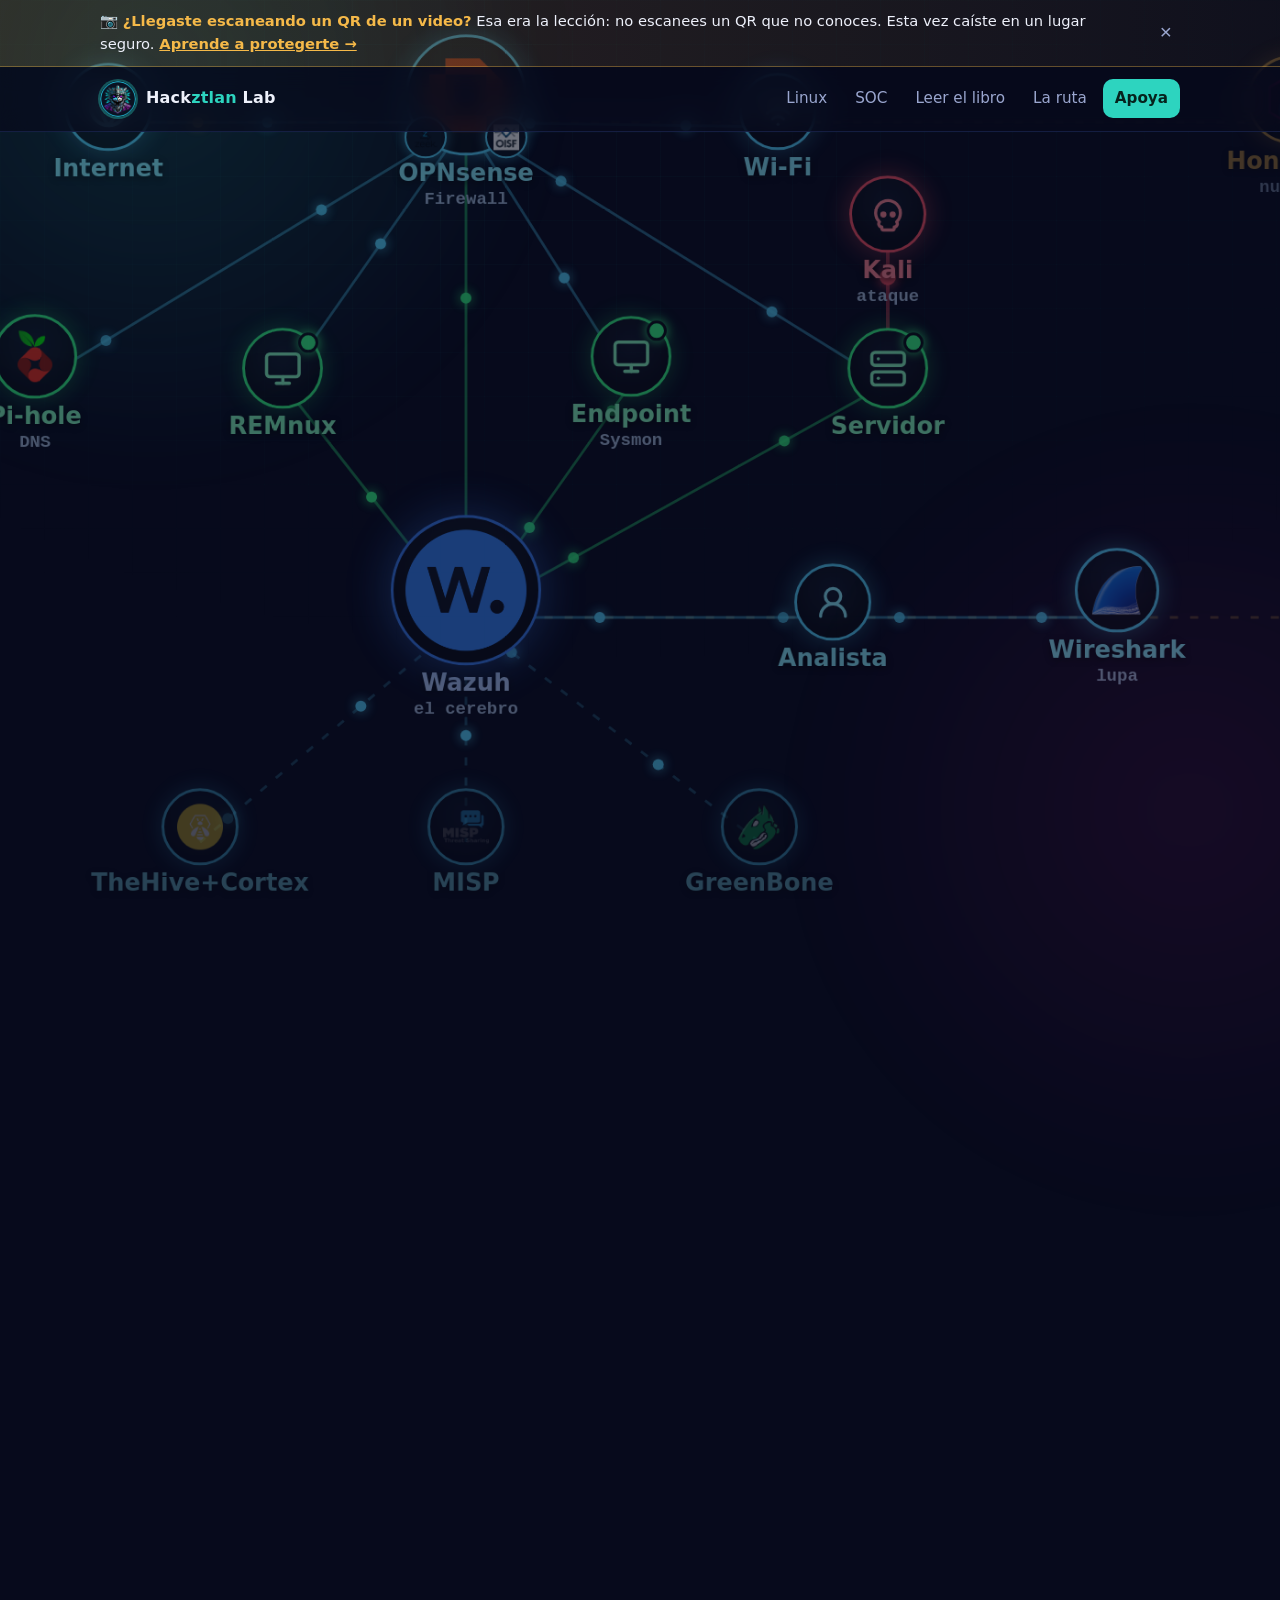
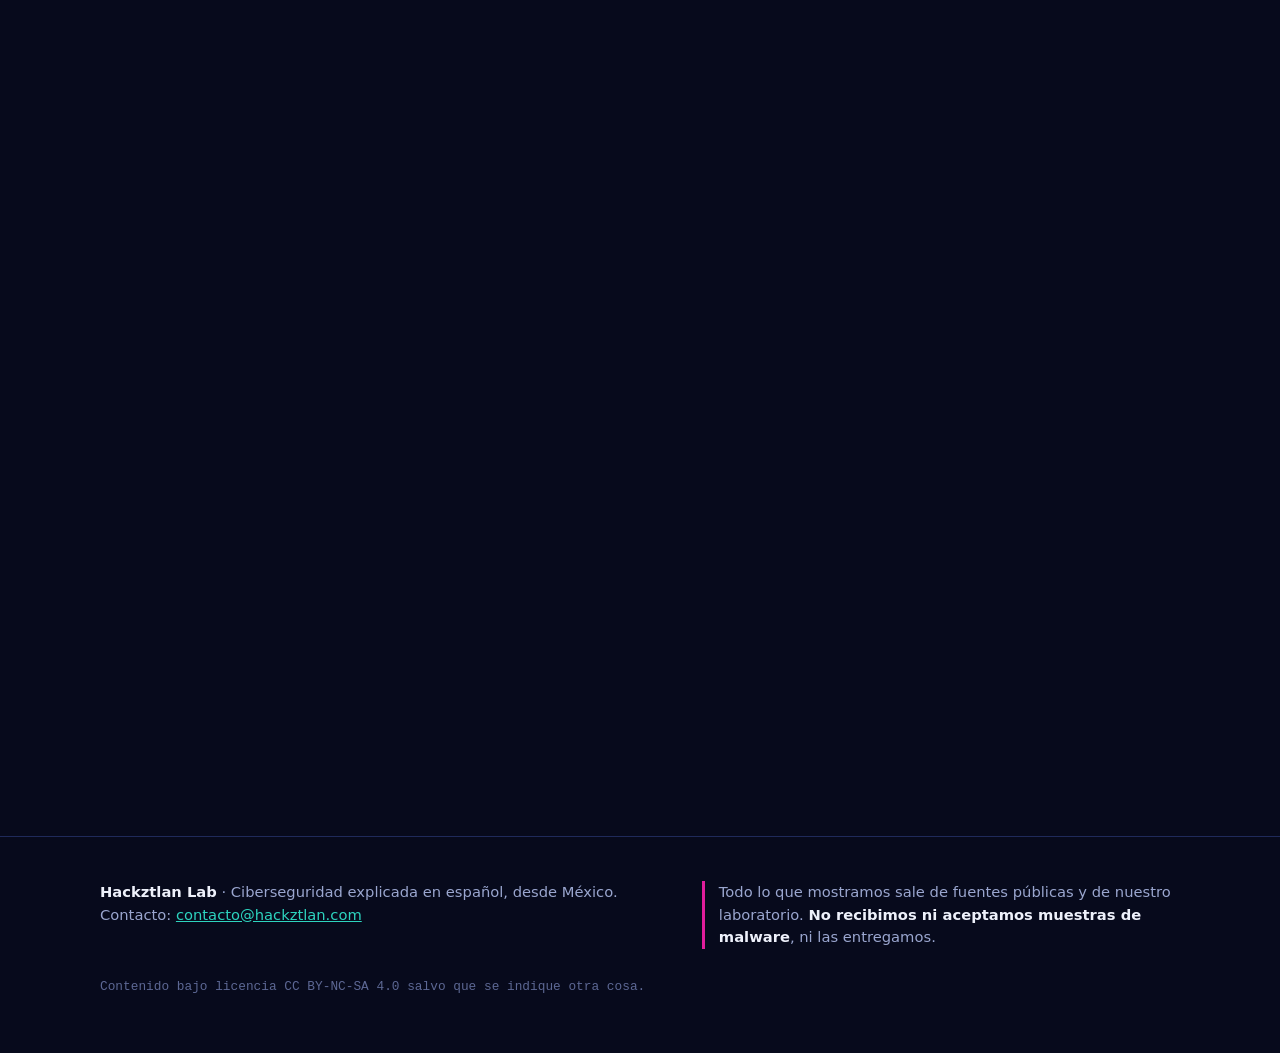
==== commit b3ae6595: "Add files via upload" ====
--- a/index.html
+++ b/index.html
@@ -13,7 +13,7 @@
 <meta http-equiv="Content-Security-Policy" content="default-src 'self'; img-src 'self' data:; style-src 'self'; script-src 'self'; base-uri 'none'; form-action 'none'; frame-src https://www.youtube-nocookie.com">
 <meta name="referrer" content="strict-origin-when-cross-origin">
 <link rel="icon" href="img/pinguino.png">
-<link rel="stylesheet" href="estilo.css?v=6">
+<link rel="stylesheet" href="estilo.css?v=7">
 </head>
 <body>
 <div class="fondo" aria-hidden="true"><div class="rejilla"></div><div class="halo h1"></div><div class="halo h2"></div><div class="mapa" id="mapa"><div class="mapa-esc"><canvas id="mapa-c" width="1920" height="1080"></canvas><div class="mapa-nodos"></div></div></div></div>
@@ -60,14 +60,41 @@
   </div>
 </section>
 
-<section id="curso">
+<section id="cursos">
   <div class="wrap">
     <div class="titulo rev">
-      <div class="ceja">Curso gratis</div>
-      <h2>Linux <span class="l">desde cero</span>, en orden.</h2>
-      <p>¿Por dónde empiezo? Aquí. Cada clase resuelve un problema real y te enseña a leer lo que la terminal te contesta.</p>
-    </div>
-    <div class="ruta" id="ruta">
+      <div class="ceja">Cursos gratis</div>
+      <h2>Elige <span class="l">por dónde empezar</span>.</h2>
+      <p>Cada curso va en orden, con comandos reales y casos de la vida diaria. Toca uno para ver sus clases.</p>
+    </div>
+    <div class="cursos">
+      <button class="curso-card cc-linux rev" type="button" data-panel="curso" data-avance="83" aria-expanded="false" aria-controls="curso">
+        <span class="cc-arte" aria-hidden="true"><span class="cc-term">ana@linux:~$ <i></i></span><img src="img/tux-cool.png" alt=""></span>
+        <span class="cc-info">
+          <span class="cc-ceja">Curso · empieza aquí</span>
+          <span class="cc-tit">Linux desde cero</span>
+          <span class="cc-txt">De instalarlo sin borrar Windows a leer logs como en un servidor real.</span>
+          <span class="cc-meta"><b>10 clases</b> publicadas · 2 en camino · con libro</span>
+          <span class="cc-barra"><b></b></span>
+          <span class="cc-abrir">Ver las clases <em>▾</em></span>
+        </span>
+      </button>
+      <button class="curso-card cc-soc rev d1" type="button" data-panel="soc" data-avance="40" aria-expanded="false" aria-controls="soc">
+        <span class="cc-arte" aria-hidden="true"><img class="lg l1" src="img/mapa/opnsense.png" alt=""><img class="lg l2" src="img/mapa/wazuh.png" alt=""><img class="lg l3" src="img/mapa/pi-hole.png" alt=""></span>
+        <span class="cc-info">
+          <span class="cc-ceja">Serie · Monta tu SOC</span>
+          <span class="cc-tit">Tu SOC en casa</span>
+          <span class="cc-txt">Firewall, DNS que bloquea y monitoreo, armados pieza por pieza con open source.</span>
+          <span class="cc-meta"><b>4 videos</b> publicados · más en camino</span>
+          <span class="cc-barra"><b></b></span>
+          <span class="cc-abrir">Ver los videos <em>▾</em></span>
+        </span>
+      </button>
+    </div>
+
+    <div class="panel-curso" id="curso" hidden>
+      <div class="pc-cab"><span>Linux desde cero · clases en orden</span><button class="pc-cerrar" type="button" data-cierra="curso">Cerrar ▴</button></div>
+      <div class="ruta" id="ruta">
       <div class="riel"><b></b></div>
       <a class="clase aqui rev" data-yt="9uGD_OIsQkE" href="https://youtu.be/9uGD_OIsQkE" rel="noopener"><span class="n">0.5</span><span class="nom">Instala Linux sin borrar Windows<small>WSL o máquina virtual, paso a paso</small></span><span class="est">EMPIEZA AQUÍ</span></a>
       <a class="clase ya rev" data-yt="UuTXOO-yXRk" href="https://youtu.be/UuTXOO-yXRk" rel="noopener"><span class="n">#0</span><span class="nom">Conociendo Linux<small>Qué es, de dónde sale y tus primeros comandos</small></span><span class="est">VER ▸</span></a>
@@ -86,17 +113,11 @@
     <div class="ruta-pie rev">
       <a class="btn sec" href="https://youtube.com/playlist?list=PLB48mfVmbJaU" rel="noopener"><svg viewBox="0 0 24 24" fill="currentColor"><path d="M3 6h12v2H3zm0 5h12v2H3zm0 5h8v2H3zm14-3v8l6-4z"/></svg>Lista completa en YouTube</a>
     </div>
-  </div>
-</section>
-
-<section id="soc">
-  <div class="wrap">
-    <div class="titulo rev">
-      <div class="ceja">Serie · Monta tu SOC</div>
-      <h2>Tu propio <span class="t">SOC en casa</span>, gratis.</h2>
-      <p>Firewall, DNS que bloquea y monitoreo, armados pieza por pieza en un laboratorio real con herramientas open source.</p>
-    </div>
-    <div class="ruta">
+    </div>
+
+    <div class="panel-curso" id="soc" hidden>
+      <div class="pc-cab"><span>Monta tu SOC · videos en orden</span><button class="pc-cerrar" type="button" data-cierra="soc">Cerrar ▴</button></div>
+      <div class="ruta">
       <div class="riel"><b></b></div>
       <a class="clase ya rev" data-yt="UNTIRKblYWk" href="https://youtu.be/UNTIRKblYWk" rel="noopener"><span class="n">MAPA</span><span class="nom">El mapa de tu SOC<small>Cómo se conecta todo antes de instalar nada</small></span><span class="est">VER ▸</span></a>
       <a class="clase ya rev" data-yt="h1_Ezm2RbP0" href="https://youtu.be/h1_Ezm2RbP0" rel="noopener"><span class="n">OP #0</span><span class="nom">¿Qué es OPNsense?<small>El firewall gratis que protege tu red</small></span><span class="est">VER ▸</span></a>
@@ -104,6 +125,7 @@
       <a class="clase ya rev" data-yt="-HHjUq1gKf0" href="https://youtu.be/-HHjUq1gKf0" rel="noopener"><span class="n">OP #2</span><span class="nom">Tu primera regla<small>Bloquea un equipo paso a paso</small></span><span class="est">VER ▸</span></a>
       <div class="clase pronto rev"><span class="n">OP #3</span><span class="nom">Lo que sigue en OPNsense</span><span class="est">PRONTO</span></div>
       <div class="clase pronto rev"><span class="n">WAZUH</span><span class="nom">El corazón del SOC: ver lo que pasa en tu red</span><span class="est">PRONTO</span></div>
+    </div>
     </div>
   </div>
 </section>
@@ -201,6 +223,6 @@
     <div class="visor-video" id="visor-video"></div>
   </div>
 </div>
-<script src="sitio.js?v=6" defer></script>
+<script src="sitio.js?v=7" defer></script>
 </body>
 </html>
--- a/estilo.css
+++ b/estilo.css
@@ -246,3 +246,39 @@
 .m-nodo.bl .m-anillo img{width:84%;height:84%}
 .m-nodo.alerta .m-anillo{border-color:#ff5566;box-shadow:0 0 70px rgba(255,85,102,.85)}
 @media (prefers-reduced-motion:reduce){.mapa{opacity:.3}}
+
+/* tarjetas de cursos (al tocarlas se despliega su lista de clases) */
+.cursos{display:grid;grid-template-columns:repeat(2,1fr);gap:18px}
+@media (max-width:820px){.cursos{grid-template-columns:1fr}}
+.curso-card{position:relative;display:flex;flex-direction:column;text-align:left;padding:0;border:1px solid var(--line);border-radius:20px;overflow:hidden;cursor:pointer;color:var(--fg);font:inherit;
+  background:linear-gradient(180deg,rgba(14,20,54,.92),rgba(9,13,38,.92));transition:transform .25s ease,border-color .25s,box-shadow .25s}
+.curso-card:hover{transform:translateY(-4px);border-color:rgba(45,212,191,.55);box-shadow:0 20px 50px rgba(0,0,0,.35)}
+.curso-card[aria-expanded="true"]{border-color:var(--lima);box-shadow:0 0 0 1px var(--lima),0 20px 50px rgba(163,230,53,.12)}
+.cc-arte{position:relative;display:block;height:150px;overflow:hidden;border-bottom:1px solid var(--line)}
+.cc-linux .cc-arte{background:radial-gradient(400px 160px at 70% 120%,rgba(163,230,53,.22),transparent 70%),linear-gradient(135deg,#0c1236,#070a1c)}
+.cc-soc .cc-arte{background:radial-gradient(400px 160px at 50% 120%,rgba(59,130,246,.28),transparent 70%),linear-gradient(135deg,#0c1236,#070a1c)}
+.cc-term{position:absolute;left:22px;top:24px;font:600 15px var(--mono);color:var(--verde)}
+.cc-term i{display:inline-block;width:.6em;height:1.1em;vertical-align:-.2em;background:var(--lima);animation:parpadeo 1s steps(1) infinite}
+.cc-linux .cc-arte img{position:absolute;right:24px;bottom:-6px;width:118px;image-rendering:pixelated;transition:transform .35s ease}
+.curso-card:hover .cc-linux img,.cc-linux:hover .cc-arte img{transform:translateY(-8px) rotate(-4deg)}
+.cc-soc .lg{position:absolute;width:64px;height:64px;padding:10px;border-radius:50%;background:#080d16;object-fit:contain;transition:transform .35s ease}
+.cc-soc .l1{left:22%;top:20px;border:3px solid #56d6ff;box-shadow:0 0 22px rgba(86,214,255,.45)}
+.cc-soc .l2{left:calc(50% - 40px);top:52px;width:80px;height:80px;border:3px solid #3b82f6;box-shadow:0 0 30px rgba(59,130,246,.6)}
+.cc-soc .l3{right:22%;top:20px;border:3px solid #37ff85;box-shadow:0 0 22px rgba(55,255,133,.4)}
+.cc-soc:hover .l1{transform:translateY(-5px)}.cc-soc:hover .l3{transform:translateY(-5px)}.cc-soc:hover .l2{transform:scale(1.06)}
+.cc-info{display:flex;flex-direction:column;gap:6px;padding:20px 22px 22px}
+.cc-ceja{font:700 12px var(--mono);letter-spacing:.14em;text-transform:uppercase;color:var(--turq)}
+.cc-tit{font:800 clamp(1.5rem,3vw,1.9rem)/1.1 var(--display)}
+.cc-txt{color:var(--muted);font-size:.98rem}
+.cc-meta{margin-top:6px;font-size:.9rem;color:var(--muted)} .cc-meta b{color:var(--fg)}
+.cc-barra{display:block;height:6px;border-radius:6px;background:#1a2350;overflow:hidden}
+.cc-barra b{display:block;height:100%;width:var(--avance,0%);border-radius:6px;background:linear-gradient(90deg,var(--turq),var(--lima));transition:width 1.2s cubic-bezier(.2,.7,.2,1)}
+.cc-abrir{margin-top:8px;font-weight:700;color:var(--lima)}
+.cc-abrir em{display:inline-block;font-style:normal;transition:transform .3s}
+.curso-card[aria-expanded="true"] .cc-abrir em{transform:rotate(180deg)}
+.panel-curso{margin-top:22px;padding:22px 20px 24px;border:1px solid var(--line);border-radius:20px;background:rgba(9,13,38,.75);animation:despliega .45s cubic-bezier(.2,.7,.2,1)}
+.panel-curso[hidden]{display:none}
+@keyframes despliega{from{opacity:0;transform:translateY(-12px)}}
+.pc-cab{display:flex;align-items:center;justify-content:space-between;gap:12px;margin-bottom:18px;font:700 14px var(--mono);letter-spacing:.06em;color:var(--turq);text-transform:uppercase}
+.pc-cerrar{background:none;border:1px solid var(--line);border-radius:10px;color:var(--muted);font:600 13px var(--body);padding:6px 12px;cursor:pointer;text-transform:none;letter-spacing:0}
+.pc-cerrar:hover{color:var(--fg);border-color:var(--turq)}
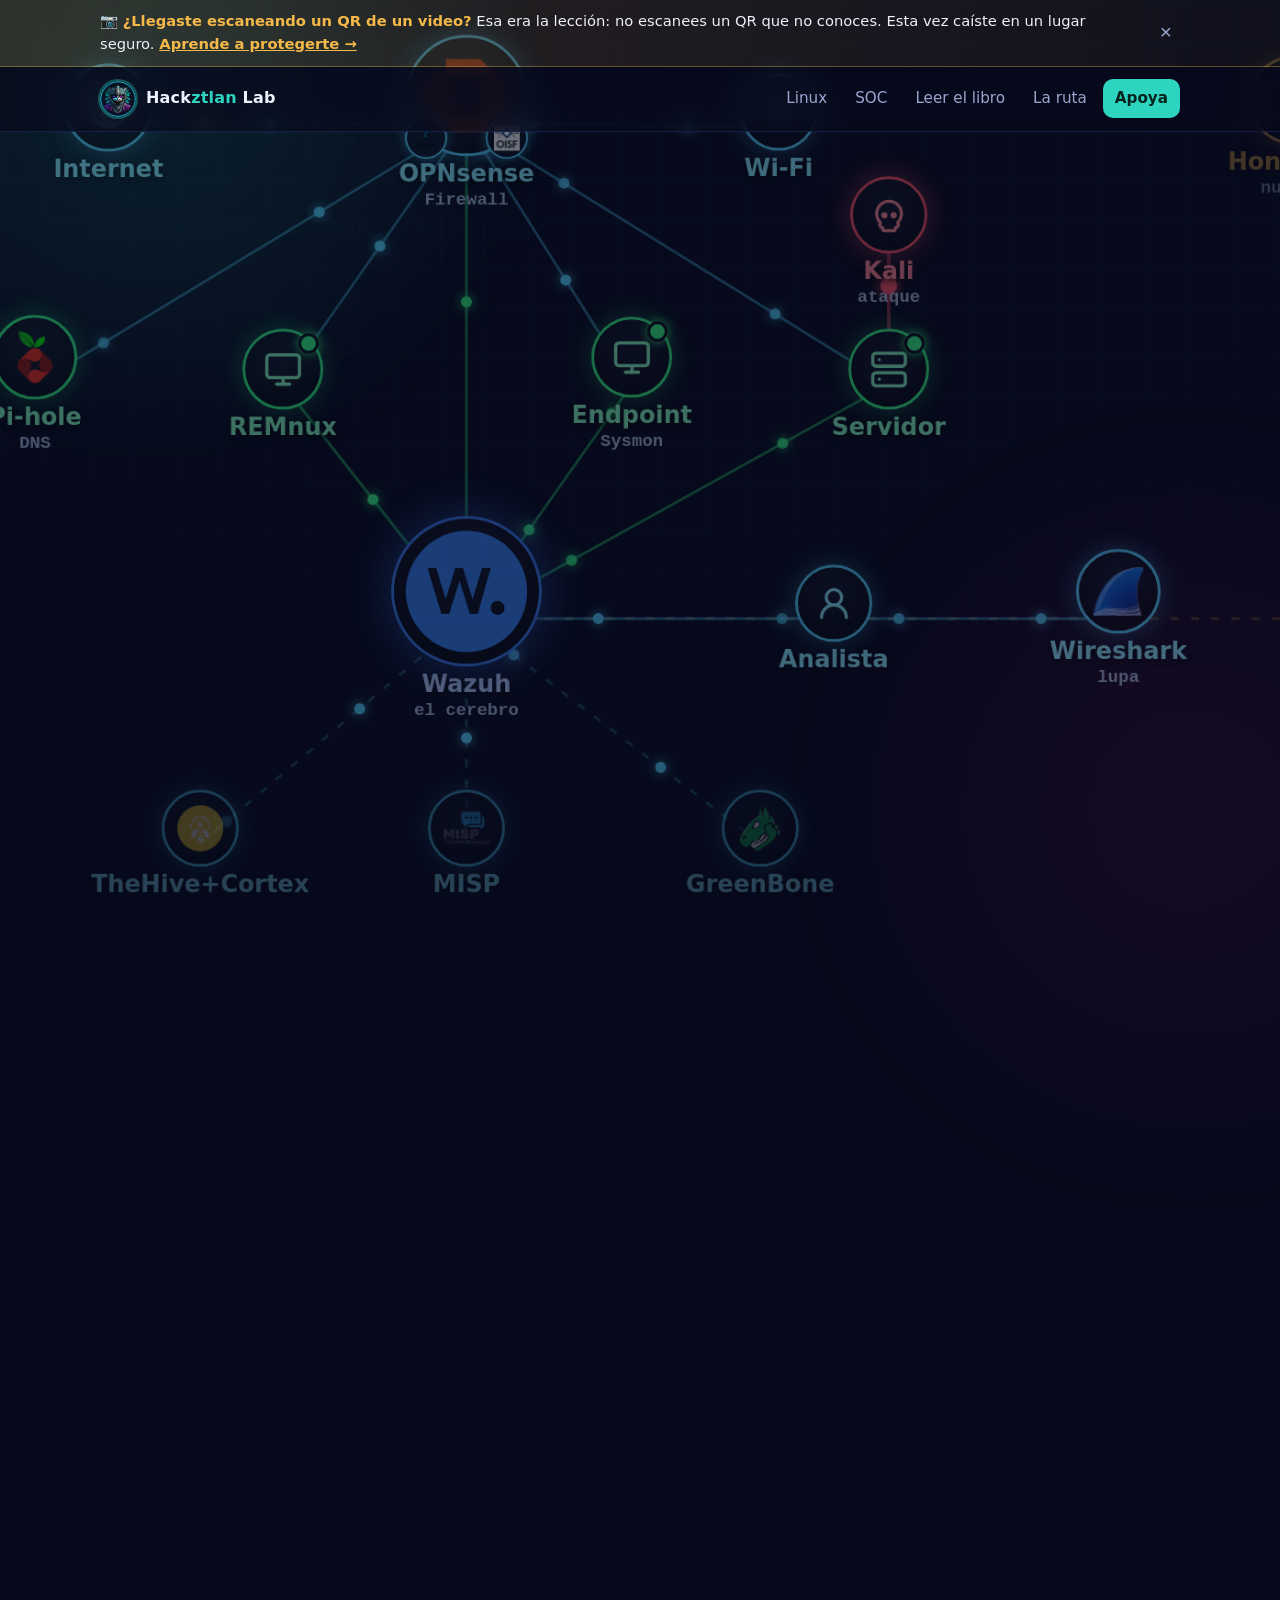
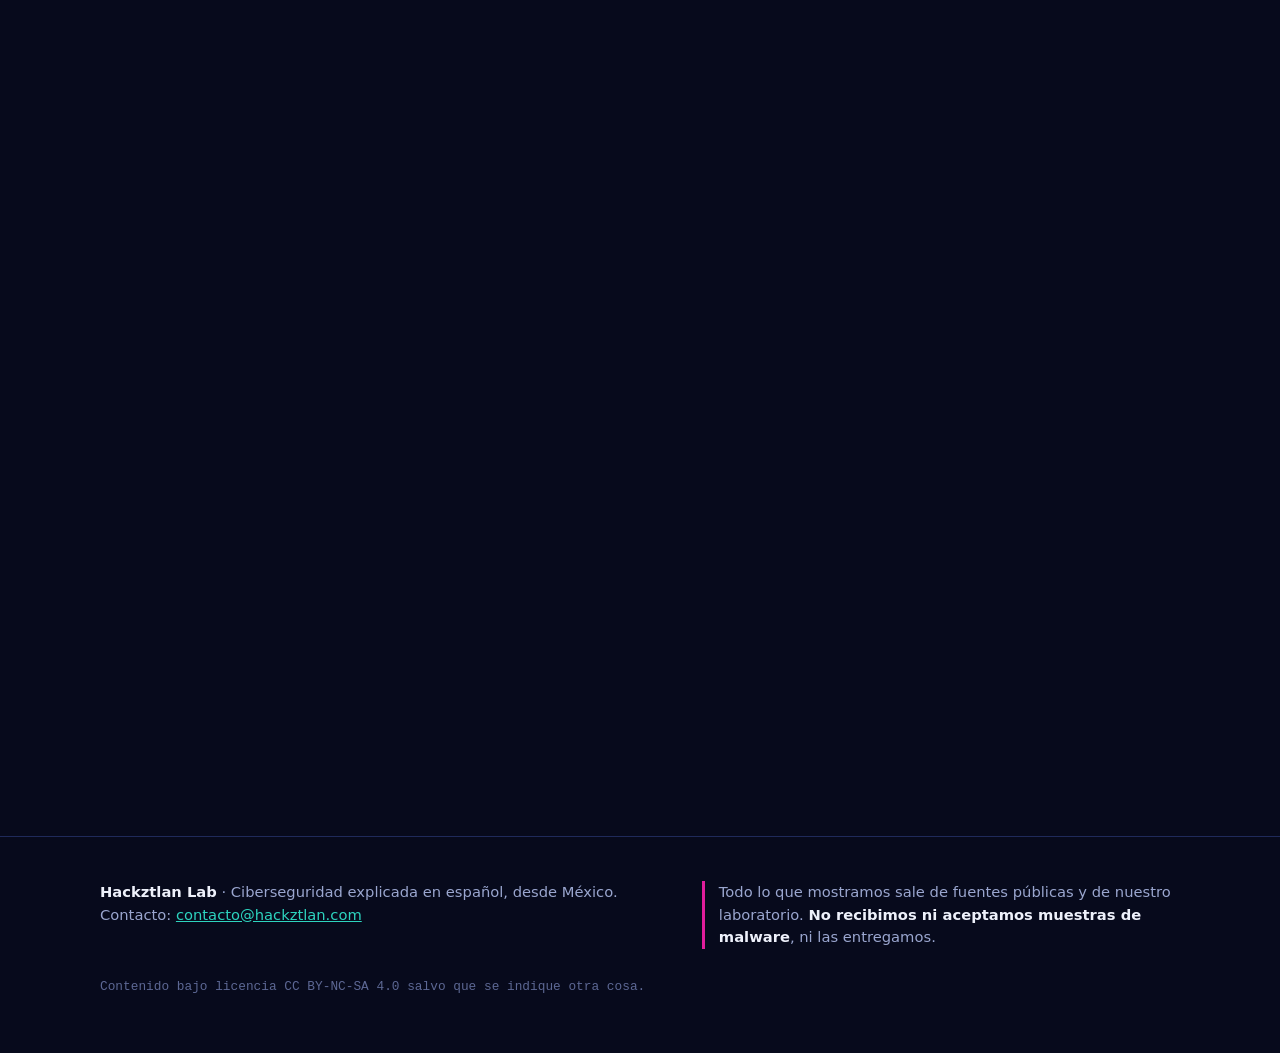
==== commit 87ac1b1e: "Add files via upload" ====
--- a/index.html
+++ b/index.html
@@ -10,7 +10,7 @@
 <meta property="og:description" content="Curso gratis de Linux desde cero, su libro y más ciberseguridad explicada en español.">
 <meta property="og:image" content="https://hackztlan.com/img/libro-portada.webp">
 <meta property="og:url" content="https://hackztlan.com/">
-<meta http-equiv="Content-Security-Policy" content="default-src 'self'; img-src 'self' data:; style-src 'self'; script-src 'self'; base-uri 'none'; form-action 'none'; frame-src https://www.youtube-nocookie.com">
+<meta http-equiv="Content-Security-Policy" content="default-src 'self'; img-src 'self' data:; style-src 'self'; script-src 'self' https://static.cloudflareinsights.com; connect-src 'self' https://cloudflareinsights.com; base-uri 'none'; form-action 'none'; frame-src https://www.youtube-nocookie.com">
 <meta name="referrer" content="strict-origin-when-cross-origin">
 <link rel="icon" href="img/pinguino.png">
 <link rel="stylesheet" href="estilo.css?v=7">
@@ -224,5 +224,6 @@
   </div>
 </div>
 <script src="sitio.js?v=7" defer></script>
+<!-- Cloudflare Web Analytics (sin cookies) --><script type='module' src='https://static.cloudflareinsights.com/beacon.min.js' data-cf-beacon='{"token": "acef90b9a541475484cdd19cfdec7b7c"}'></script><!-- End Cloudflare Web Analytics -->
 </body>
 </html>
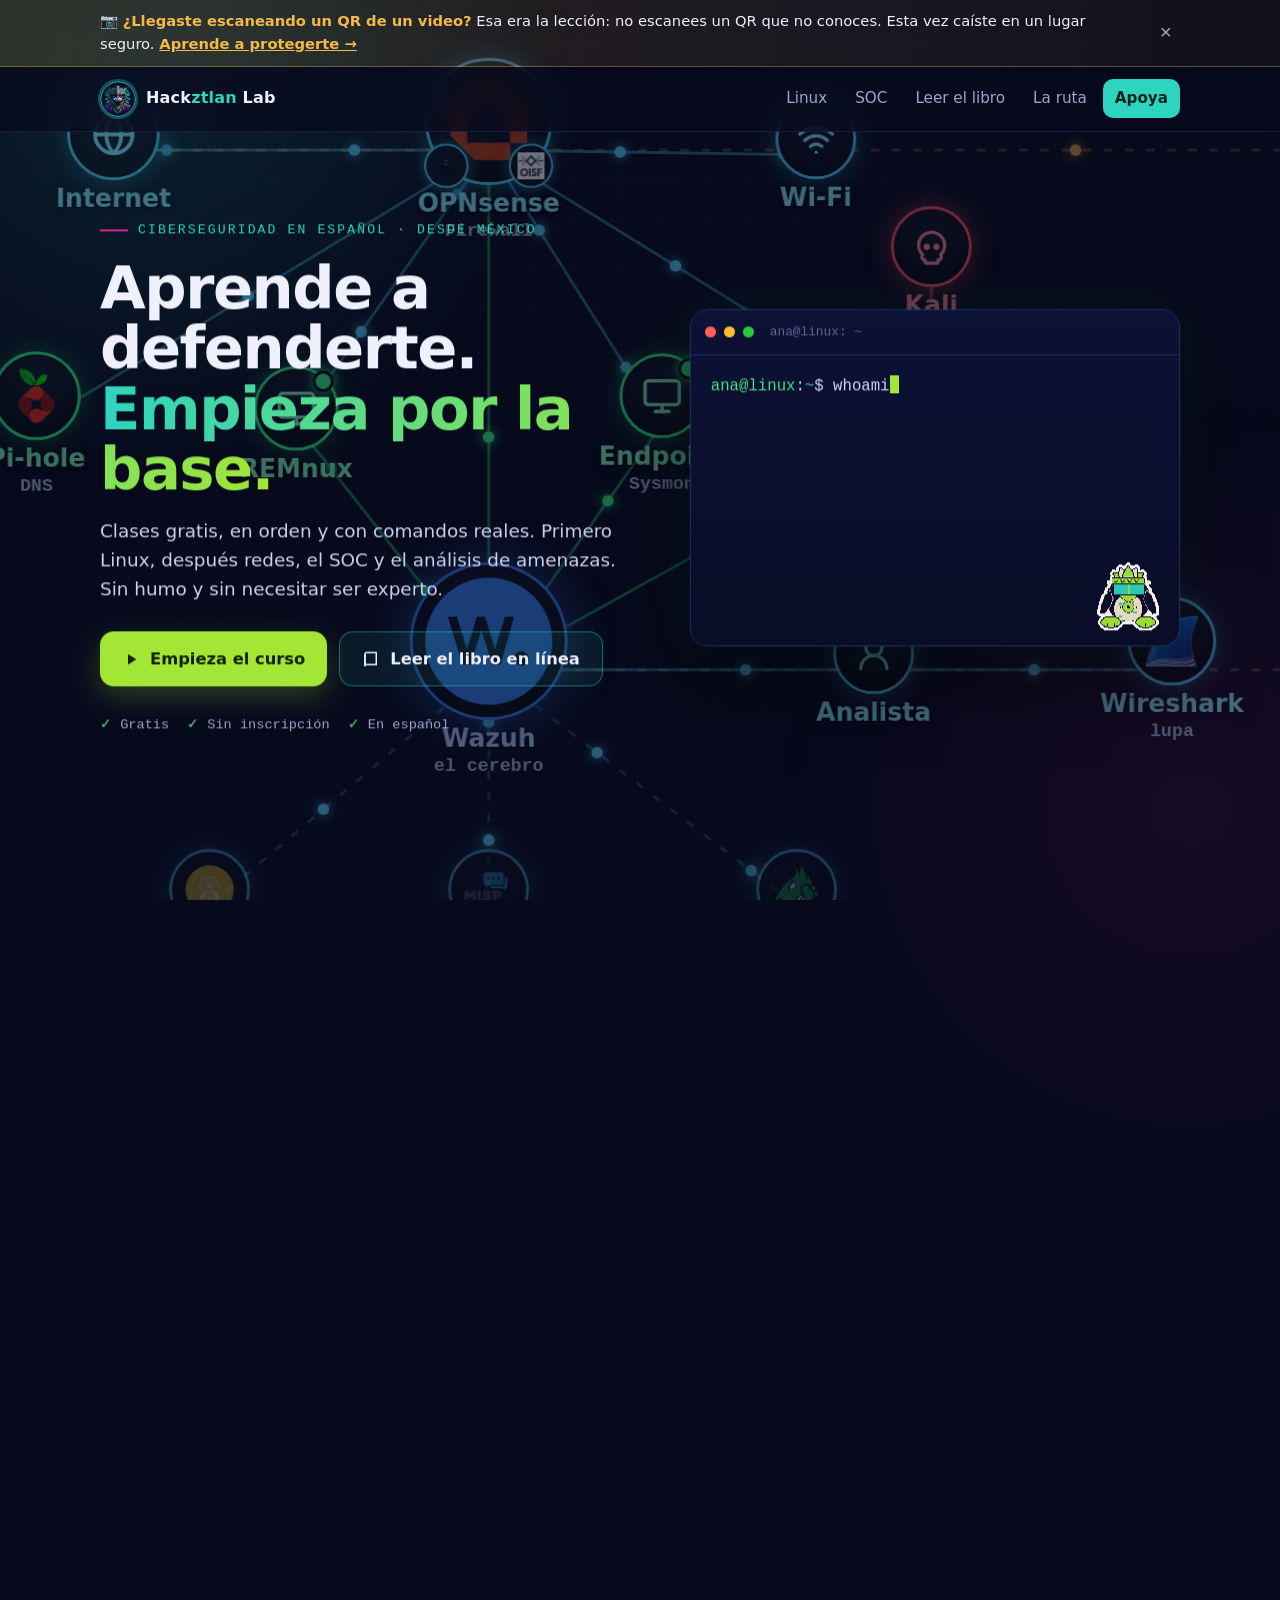
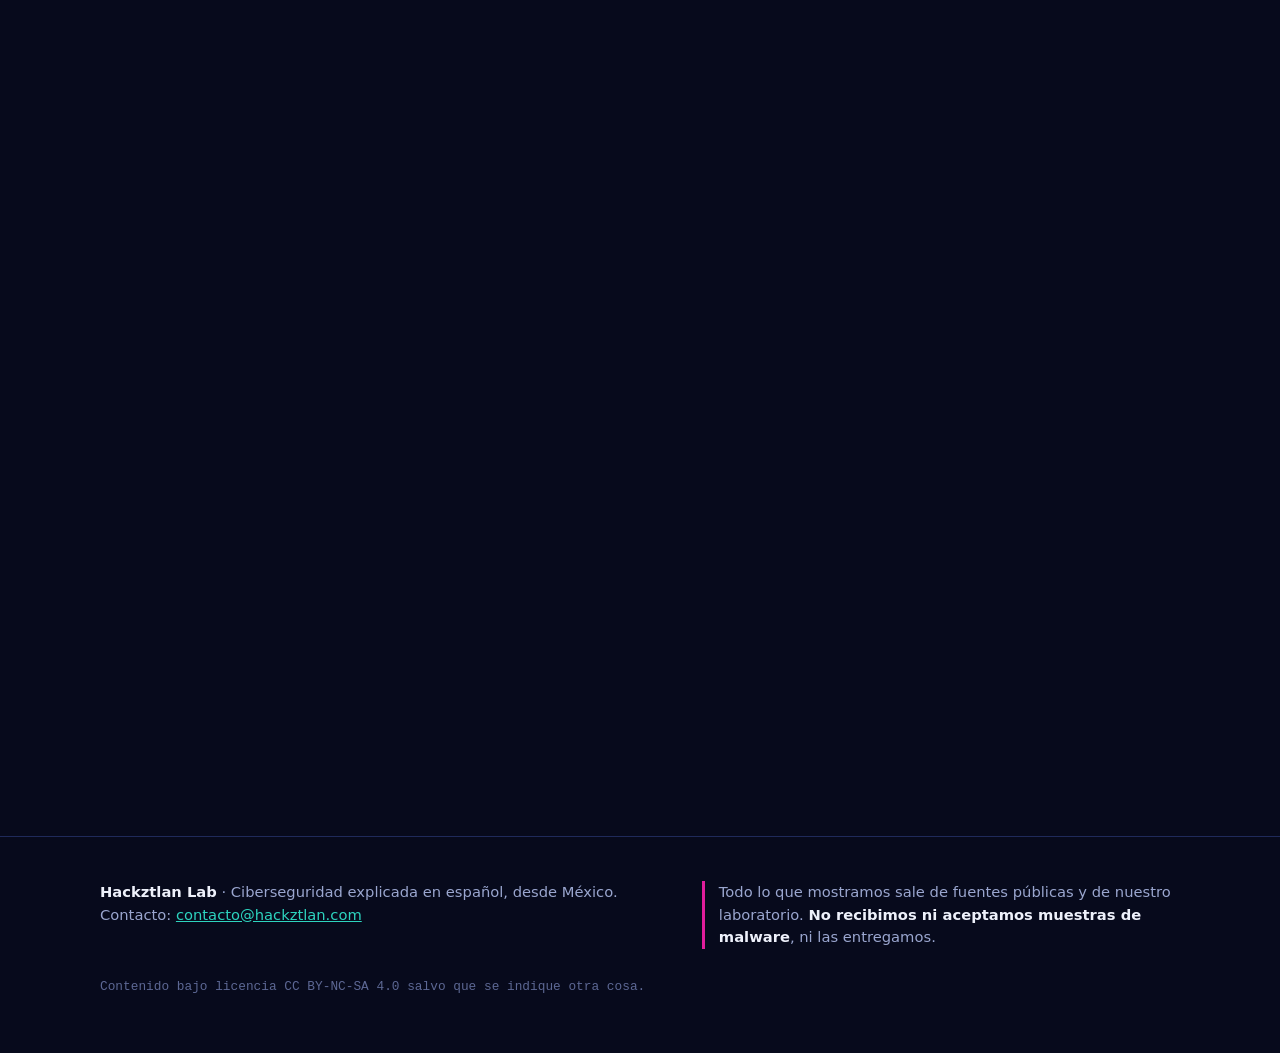
==== commit cd1b1ff3: "Add files via upload" ====
--- a/index.html
+++ b/index.html
@@ -1,229 +1,229 @@
-<!doctype html>
-<html lang="es">
-<head>
-<meta charset="utf-8">
-<meta name="viewport" content="width=device-width, initial-scale=1, viewport-fit=cover">
-<title>Hackztlan Lab · Ciberseguridad en español, desde la base</title>
-<meta name="description" content="Aprende ciberseguridad en español, gratis y en orden: empieza con el curso Linux desde cero y su libro. Hackztlan Lab, desde México.">
-<meta name="theme-color" content="#070a1c">
-<meta property="og:title" content="Hackztlan Lab · Primero la base">
-<meta property="og:description" content="Curso gratis de Linux desde cero, su libro y más ciberseguridad explicada en español.">
-<meta property="og:image" content="https://hackztlan.com/img/libro-portada.webp">
-<meta property="og:url" content="https://hackztlan.com/">
-<meta http-equiv="Content-Security-Policy" content="default-src 'self'; img-src 'self' data:; style-src 'self'; script-src 'self' https://static.cloudflareinsights.com; connect-src 'self' https://cloudflareinsights.com; base-uri 'none'; form-action 'none'; frame-src https://www.youtube-nocookie.com">
-<meta name="referrer" content="strict-origin-when-cross-origin">
-<link rel="icon" href="img/pinguino.png">
-<link rel="stylesheet" href="estilo.css?v=7">
-</head>
-<body>
-<div class="fondo" aria-hidden="true"><div class="rejilla"></div><div class="halo h1"></div><div class="halo h2"></div><div class="mapa" id="mapa"><div class="mapa-esc"><canvas id="mapa-c" width="1920" height="1080"></canvas><div class="mapa-nodos"></div></div></div></div>
-<div class="visitas" id="visitas" aria-hidden="true"></div>
-
-<div class="aviso" id="aviso">
-  <div class="wrap">
-    <span>📷 <b>¿Llegaste escaneando un QR de un video?</b> Esa era la lección: no escanees un QR que no conoces. Esta vez caíste en un lugar seguro. <a href="https://www.youtube.com/@HackztlanLAB" rel="noopener">Aprende a protegerte →</a></span>
-    <button class="x" type="button" aria-label="Cerrar aviso">×</button>
-  </div>
-</div>
-
-<header class="barra">
-  <div class="wrap">
-    <a class="logo" href="./"><img src="img/pinguino.png" alt="" width="36" height="36"><span>Hack<b>ztlan</b> Lab</span></a>
-    <nav class="menu">
-      <a href="#curso">Linux</a>
-      <a href="#soc">SOC</a>
-      <a href="libro/leer/">Leer el libro</a>
-      <a href="#base">La ruta</a>
-      <a class="cta-mini" href="#apoya">Apoya</a>
-    </nav>
-  </div>
-</header>
-
-<main>
-<section class="hero">
-  <div class="wrap">
-    <div>
-      <div class="ceja rev">Ciberseguridad en español · desde México</div>
-      <h1 class="rev d1">Aprende a defenderte.<br><span class="t">Empieza por la base.</span></h1>
-      <p class="lead rev d2">Clases gratis, en orden y con comandos reales. Primero Linux, después redes, el SOC y el análisis de amenazas. Sin humo y sin necesitar ser experto.</p>
-      <div class="botones rev d3">
-        <a class="btn pri" href="#curso"><svg viewBox="0 0 24 24" fill="currentColor"><path d="M8 5v14l11-7z"/></svg>Empieza el curso</a>
-        <a class="btn sec" href="libro/leer/"><svg viewBox="0 0 24 24" fill="none" stroke="currentColor" stroke-width="2"><path d="M4 5a2 2 0 0 1 2-2h13v16H6a2 2 0 0 0-2 2z"/><path d="M4 21V5"/></svg>Leer el libro en línea</a>
-      </div>
-      <div class="sellos rev d3"><span>Gratis</span><span>Sin inscripción</span><span>En español</span></div>
-    </div>
-    <div class="term rev d2" aria-label="Terminal de ejemplo">
-      <div class="tb"><i></i><i></i><i></i><span>ana@linux: ~</span></div>
-      <pre id="tty"></pre>
-      <img class="tux" src="img/tux-cool.png" alt="">
-    </div>
-  </div>
-</section>
-
-<section id="cursos">
-  <div class="wrap">
-    <div class="titulo rev">
-      <div class="ceja">Cursos gratis</div>
-      <h2>Elige <span class="l">por dónde empezar</span>.</h2>
-      <p>Cada curso va en orden, con comandos reales y casos de la vida diaria. Toca uno para ver sus clases.</p>
-    </div>
-    <div class="cursos">
-      <button class="curso-card cc-linux rev" type="button" data-panel="curso" data-avance="83" aria-expanded="false" aria-controls="curso">
-        <span class="cc-arte" aria-hidden="true"><span class="cc-term">ana@linux:~$ <i></i></span><img src="img/tux-cool.png" alt=""></span>
-        <span class="cc-info">
-          <span class="cc-ceja">Curso · empieza aquí</span>
-          <span class="cc-tit">Linux desde cero</span>
-          <span class="cc-txt">De instalarlo sin borrar Windows a leer logs como en un servidor real.</span>
-          <span class="cc-meta"><b>10 clases</b> publicadas · 2 en camino · con libro</span>
-          <span class="cc-barra"><b></b></span>
-          <span class="cc-abrir">Ver las clases <em>▾</em></span>
-        </span>
-      </button>
-      <button class="curso-card cc-soc rev d1" type="button" data-panel="soc" data-avance="40" aria-expanded="false" aria-controls="soc">
-        <span class="cc-arte" aria-hidden="true"><img class="lg l1" src="img/mapa/opnsense.png" alt=""><img class="lg l2" src="img/mapa/wazuh.png" alt=""><img class="lg l3" src="img/mapa/pi-hole.png" alt=""></span>
-        <span class="cc-info">
-          <span class="cc-ceja">Serie · Monta tu SOC</span>
-          <span class="cc-tit">Tu SOC en casa</span>
-          <span class="cc-txt">Firewall, DNS que bloquea y monitoreo, armados pieza por pieza con open source.</span>
-          <span class="cc-meta"><b>4 videos</b> publicados · más en camino</span>
-          <span class="cc-barra"><b></b></span>
-          <span class="cc-abrir">Ver los videos <em>▾</em></span>
-        </span>
-      </button>
-    </div>
-
-    <div class="panel-curso" id="curso" hidden>
-      <div class="pc-cab"><span>Linux desde cero · clases en orden</span><button class="pc-cerrar" type="button" data-cierra="curso">Cerrar ▴</button></div>
-      <div class="ruta" id="ruta">
-      <div class="riel"><b></b></div>
-      <a class="clase aqui rev" data-yt="9uGD_OIsQkE" href="https://youtu.be/9uGD_OIsQkE" rel="noopener"><span class="n">0.5</span><span class="nom">Instala Linux sin borrar Windows<small>WSL o máquina virtual, paso a paso</small></span><span class="est">EMPIEZA AQUÍ</span></a>
-      <a class="clase ya rev" data-yt="UuTXOO-yXRk" href="https://youtu.be/UuTXOO-yXRk" rel="noopener"><span class="n">#0</span><span class="nom">Conociendo Linux<small>Qué es, de dónde sale y tus primeros comandos</small></span><span class="est">VER ▸</span></a>
-      <a class="clase ya rev" data-yt="KGFi0O0WTfc" href="https://youtu.be/KGFi0O0WTfc" rel="noopener"><span class="n">#1</span><span class="nom">Manejar archivos</span><span class="est">VER ▸</span></a>
-      <a class="clase ya rev" data-yt="yUdYH8ciYGs" href="https://youtu.be/yUdYH8ciYGs" rel="noopener"><span class="n">#2</span><span class="nom">Permisos</span><span class="est">VER ▸</span></a>
-      <a class="clase ya rev" data-yt="XJ4TNZcJGrA" href="https://youtu.be/XJ4TNZcJGrA" rel="noopener"><span class="n">#3</span><span class="nom">Buscar</span><span class="est">VER ▸</span></a>
-      <a class="clase ya rev" data-yt="L5TAFkLtBQw" href="https://youtu.be/L5TAFkLtBQw" rel="noopener"><span class="n">#4</span><span class="nom">Procesos</span><span class="est">VER ▸</span></a>
-      <a class="clase ya rev" data-yt="MaCcjx-TTcM" href="https://youtu.be/MaCcjx-TTcM" rel="noopener"><span class="n">#5</span><span class="nom">Instalar programas</span><span class="est">VER ▸</span></a>
-      <a class="clase ya rev" data-yt="9wpsXg4xYgY" href="https://youtu.be/9wpsXg4xYgY" rel="noopener"><span class="n">#6</span><span class="nom">La red</span><span class="est">VER ▸</span></a>
-      <a class="clase ya rev" data-yt="UZ6Z_HgH7M8" href="https://youtu.be/UZ6Z_HgH7M8" rel="noopener"><span class="n">#7</span><span class="nom">Automatizar</span><span class="est">VER ▸</span></a>
-      <a class="clase ya rev" data-yt="kWFVQ5ts2GI" href="https://youtu.be/kWFVQ5ts2GI" rel="noopener"><span class="n">#8</span><span class="nom">Disco lleno</span><span class="est">VER ▸</span></a>
-      <div class="clase pronto rev"><span class="n">#9</span><span class="nom">Logs</span><span class="est">PRONTO</span></div>
-      <div class="clase pronto rev"><span class="n">#10</span><span class="nom">Usuarios y grupos</span><span class="est">PRONTO</span></div>
-      <div class="clase pronto rev"><span class="n">#11</span><span class="nom">SSH</span><span class="est">PRONTO</span></div>
-    </div>
-    <div class="ruta-pie rev">
-      <a class="btn sec" href="https://youtube.com/playlist?list=PLB48mfVmbJaU" rel="noopener"><svg viewBox="0 0 24 24" fill="currentColor"><path d="M3 6h12v2H3zm0 5h12v2H3zm0 5h8v2H3zm14-3v8l6-4z"/></svg>Lista completa en YouTube</a>
-    </div>
-    </div>
-
-    <div class="panel-curso" id="soc" hidden>
-      <div class="pc-cab"><span>Monta tu SOC · videos en orden</span><button class="pc-cerrar" type="button" data-cierra="soc">Cerrar ▴</button></div>
-      <div class="ruta">
-      <div class="riel"><b></b></div>
-      <a class="clase ya rev" data-yt="UNTIRKblYWk" href="https://youtu.be/UNTIRKblYWk" rel="noopener"><span class="n">MAPA</span><span class="nom">El mapa de tu SOC<small>Cómo se conecta todo antes de instalar nada</small></span><span class="est">VER ▸</span></a>
-      <a class="clase ya rev" data-yt="h1_Ezm2RbP0" href="https://youtu.be/h1_Ezm2RbP0" rel="noopener"><span class="n">OP #0</span><span class="nom">¿Qué es OPNsense?<small>El firewall gratis que protege tu red</small></span><span class="est">VER ▸</span></a>
-      <a class="clase ya rev" data-yt="p9fIpiJ5VCQ" href="https://youtu.be/p9fIpiJ5VCQ" rel="noopener"><span class="n">OP #1</span><span class="nom">De cero a firewall funcionando<small>Descarga, máquina virtual, instalación y panel</small></span><span class="est">VER ▸</span></a>
-      <a class="clase ya rev" data-yt="-HHjUq1gKf0" href="https://youtu.be/-HHjUq1gKf0" rel="noopener"><span class="n">OP #2</span><span class="nom">Tu primera regla<small>Bloquea un equipo paso a paso</small></span><span class="est">VER ▸</span></a>
-      <div class="clase pronto rev"><span class="n">OP #3</span><span class="nom">Lo que sigue en OPNsense</span><span class="est">PRONTO</span></div>
-      <div class="clase pronto rev"><span class="n">WAZUH</span><span class="nom">El corazón del SOC: ver lo que pasa en tu red</span><span class="est">PRONTO</span></div>
-    </div>
-    </div>
-  </div>
-</section>
-
-<section id="libro" class="libro">
-  <div class="wrap">
-    <div class="portada3d rev"><div class="lib"><img src="img/libro-portada.webp" alt="Portada del libro Linux desde cero, Capítulo 0" width="680" height="880" loading="lazy"></div></div>
-    <div>
-      <div class="titulo rev sin-margen">
-        <div class="ceja">El libro del curso</div>
-        <h2>Lo que el video no alcanza a <span class="t">contar</span>.</h2>
-        <p>Cada clase tiene su capítulo: más a fondo, con dibujos, trucos de terminal, errores típicos y retos para practicar.</p>
-      </div>
-      <ul class="lista-libro rev d1">
-        <li>Comandos probados en un Ubuntu Server real, con su salida tal cual.</li>
-        <li>Revisado por un principiante, alguien con nivel medio y un experto en Linux.</li>
-        <li>Fuentes citadas, para que sepas de dónde sale cada dato.</li>
-      </ul>
-      <div class="botones fila rev d2">
-        <a class="btn pri" href="libro/leer/"><svg viewBox="0 0 24 24" fill="none" stroke="currentColor" stroke-width="2"><path d="M2 5h7a3 3 0 0 1 3 3v12a2 2 0 0 0-2-2H2zM22 5h-7a3 3 0 0 0-3 3v12a2 2 0 0 1 2-2h8z"/></svg>Leer en línea</a>
-        <a class="btn sec" href="libro/linux-desde-cero-capitulo-0.pdf" download><svg viewBox="0 0 24 24" fill="none" stroke="currentColor" stroke-width="2.2"><path d="M12 3v12m0 0-5-5m5 5 5-5M4 21h16"/></svg>Descargar PDF</a>
-      </div>
-      <p class="nota-libro rev d3">El Capítulo 0 es <b>abierto para todos</b>: léelo aquí mismo, con el video de su clase a un clic. Los siguientes llegan primero a los <b>miembros de Patreon</b>, con el video de su clase en MP4.</p>
-    </div>
-  </div>
-</section>
-
-<section id="base" class="base">
-  <div class="wrap">
-    <div class="piramide rev"><img src="img/piramide.webp" alt="Pirámide escalonada con un templo en la cima" width="825" height="1024" loading="lazy"><canvas id="energia"></canvas></div>
-    <div>
-      <div class="titulo rev">
-        <div class="ceja">La ruta</div>
-        <h2>Primero <span class="l">la base.</span><br>El SOC viene después.</h2>
-        <p>Un analista que no entiende el sistema que defiende solo copia y pega. Por eso vamos escalón por escalón.</p>
-      </div>
-      <ol class="escalones">
-        <li class="hoy rev"><div><b>Linux</b><span>Terminal, archivos, permisos, procesos, logs. Estás aquí.</span></div></li>
-        <li class="rev d1"><div><b>Redes y firewall</b><span>Cómo viaja un paquete y cómo se filtra, con OPNsense. Ya empezó.</span></div></li>
-        <li class="rev d2"><div><b>El SOC en casa</b><span>Wazuh y amigos: ver lo que pasa en tu red y reaccionar.</span></div></li>
-        <li class="rev d3"><div><b>Analizar amenazas</b><span>Cómo funcionan los ataques reales, explicados para defenderte.</span></div></li>
-      </ol>
-    </div>
-  </div>
-</section>
-
-<section>
-  <div class="wrap">
-    <div class="titulo rev">
-      <div class="ceja">También en el canal</div>
-      <h2>Ciberseguridad <span class="t">explicada</span>, no recitada.</h2>
-    </div>
-    <div class="tarjetas">
-      <a class="tarjeta rev" href="https://www.youtube.com/@HackztlanLAB" rel="noopener"><div class="ico">// web</div><h3>Vulnerabilidades web</h3><p>SQLi, XSS, IDOR, CSRF, SSRF y más: cómo funcionan y cómo se cierran, animado.</p></a>
-      <a class="tarjeta rev d1" href="https://www.youtube.com/@HackztlanLAB" rel="noopener"><div class="ico">// amenazas</div><h3>Análisis de ataques</h3><p>Robo de cuentas, ClickFix, RATs: el mecanismo paso a paso, con fuentes públicas.</p></a>
-      <a class="tarjeta rev d2" href="#soc"><div class="ico">// soc</div><h3>Monta tu SOC</h3><p>Firewall, DNS que bloquea y Wazuh, armados en un laboratorio en casa.</p></a>
-    </div>
-  </div>
-</section>
-
-<section id="apoya" class="apoya">
-  <div class="wrap">
-    <div class="caja rev">
-      <img src="img/tux-guerrero.png" alt="">
-      <div>
-        <h2>Si te sirve, apoya al canal.</h2>
-        <p>En Patreon recibes primero cada capítulo del libro en PDF con el MP4 de su clase, más retos para practicar. Y ayudas a que el curso siga gratis para todos. También puedes apoyar con la suscripción de Facebook.</p>
-        <div class="redes">
-          <a href="https://www.patreon.com/HackztlanLAB" rel="noopener"><svg viewBox="0 0 24 24" fill="currentColor"><circle cx="15" cy="9.5" r="6.5"/><rect x="2" y="3" width="4" height="18"/></svg>Patreon</a>
-          <a href="https://www.youtube.com/@HackztlanLAB" rel="noopener"><svg viewBox="0 0 24 24" fill="currentColor"><path d="M23 7.5a3 3 0 0 0-2.1-2.1C19 5 12 5 12 5s-7 0-8.9.4A3 3 0 0 0 1 7.5 31 31 0 0 0 .6 12 31 31 0 0 0 1 16.5a3 3 0 0 0 2.1 2.1C5 19 12 19 12 19s7 0 8.9-.4a3 3 0 0 0 2.1-2.1 31 31 0 0 0 .4-4.5 31 31 0 0 0-.4-4.5zM9.8 15V9l5.2 3z"/></svg>YouTube</a>
-          <a href="https://www.tiktok.com/@hackztlan" rel="noopener"><svg viewBox="0 0 24 24" fill="currentColor"><path d="M16 3c.4 2.4 2 4 4.5 4.2v3.4a8 8 0 0 1-4.4-1.3V15a6 6 0 1 1-6-6h.6v3.5a2.6 2.6 0 1 0 2 2.5V3z"/></svg>TikTok</a>
-          <a href="https://www.instagram.com/hackztlan" rel="noopener"><svg viewBox="0 0 24 24" fill="none" stroke="currentColor" stroke-width="2"><rect x="3" y="3" width="18" height="18" rx="5"/><circle cx="12" cy="12" r="4"/><circle cx="17.5" cy="6.5" r="1" fill="currentColor"/></svg>Instagram</a>
-        </div>
-      </div>
-      <a class="btn pri" href="https://www.patreon.com/HackztlanLAB" rel="noopener">Únete en Patreon</a>
-    </div>
-  </div>
-</section>
-</main>
-
-<footer>
-  <div class="wrap">
-    <div>
-      <b>Hackztlan Lab</b> · Ciberseguridad explicada en español, desde México.<br>
-      Contacto: <a href="mailto:contacto@hackztlan.com">contacto@hackztlan.com</a>
-    </div>
-    <div class="regla">Todo lo que mostramos sale de fuentes públicas y de nuestro laboratorio. <b>No recibimos ni aceptamos muestras de malware</b>, ni las entregamos.</div>
-    <div class="lic">Contenido bajo licencia CC BY-NC-SA 4.0 salvo que se indique otra cosa.</div>
-  </div>
-</footer>
-
-<div class="visor" id="visor" hidden>
-  <div class="visor-caja" role="dialog" aria-modal="true" aria-label="Reproductor de la clase">
-    <div class="visor-barra"><span id="visor-titulo"></span><a id="visor-yt" href="#" rel="noopener">Ver en YouTube ↗</a><button class="x" type="button" aria-label="Cerrar">×</button></div>
-    <div class="visor-video" id="visor-video"></div>
-  </div>
-</div>
-<script src="sitio.js?v=7" defer></script>
-<!-- Cloudflare Web Analytics (sin cookies) --><script type='module' src='https://static.cloudflareinsights.com/beacon.min.js' data-cf-beacon='{"token": "acef90b9a541475484cdd19cfdec7b7c"}'></script><!-- End Cloudflare Web Analytics -->
-</body>
-</html>
+<!doctype html>
+<html lang="es">
+<head>
+<meta charset="utf-8">
+<meta name="viewport" content="width=device-width, initial-scale=1, viewport-fit=cover">
+<title>Hackztlan Lab · Ciberseguridad en español, desde la base</title>
+<meta name="description" content="Aprende ciberseguridad en español, gratis y en orden: empieza con el curso Linux desde cero y su libro. Hackztlan Lab, desde México.">
+<meta name="theme-color" content="#070a1c">
+<meta property="og:title" content="Hackztlan Lab · Primero la base">
+<meta property="og:description" content="Curso gratis de Linux desde cero, su libro y más ciberseguridad explicada en español.">
+<meta property="og:image" content="https://hackztlan.com/img/libro-portada.webp">
+<meta property="og:url" content="https://hackztlan.com/">
+<meta http-equiv="Content-Security-Policy" content="default-src 'self'; img-src 'self' data:; style-src 'self'; script-src 'self' https://static.cloudflareinsights.com; connect-src 'self' https://cloudflareinsights.com; base-uri 'none'; form-action 'none'; frame-src https://www.youtube-nocookie.com">
+<meta name="referrer" content="strict-origin-when-cross-origin">
+<link rel="icon" href="img/pinguino.png">
+<link rel="stylesheet" href="estilo.css?v=7">
+</head>
+<body>
+<div class="fondo" aria-hidden="true"><div class="rejilla"></div><div class="halo h1"></div><div class="halo h2"></div><div class="mapa" id="mapa"><div class="mapa-esc"><canvas id="mapa-c" width="1920" height="1080"></canvas><div class="mapa-nodos"></div></div></div></div>
+<div class="visitas" id="visitas" aria-hidden="true"></div>
+
+<div class="aviso" id="aviso">
+  <div class="wrap">
+    <span>📷 <b>¿Llegaste escaneando un QR de un video?</b> Esa era la lección: no escanees un QR que no conoces. Esta vez caíste en un lugar seguro. <a href="https://www.youtube.com/@HackztlanLAB" rel="noopener">Aprende a protegerte →</a></span>
+    <button class="x" type="button" aria-label="Cerrar aviso">×</button>
+  </div>
+</div>
+
+<header class="barra">
+  <div class="wrap">
+    <a class="logo" href="./"><img src="img/pinguino.png" alt="" width="36" height="36"><span>Hack<b>ztlan</b> Lab</span></a>
+    <nav class="menu">
+      <a href="#curso">Linux</a>
+      <a href="#soc">SOC</a>
+      <a href="libro/leer/">Leer el libro</a>
+      <a href="#base">La ruta</a>
+      <a class="cta-mini" href="#apoya">Apoya</a>
+    </nav>
+  </div>
+</header>
+
+<main>
+<section class="hero">
+  <div class="wrap">
+    <div>
+      <div class="ceja rev">Ciberseguridad en español · desde México</div>
+      <h1 class="rev d1">Aprende a defenderte.<br><span class="t">Empieza por la base.</span></h1>
+      <p class="lead rev d2">Clases gratis, en orden y con comandos reales. Primero Linux, después redes, el SOC y el análisis de amenazas. Sin humo y sin necesitar ser experto.</p>
+      <div class="botones rev d3">
+        <a class="btn pri" href="#curso"><svg viewBox="0 0 24 24" fill="currentColor"><path d="M8 5v14l11-7z"/></svg>Empieza el curso</a>
+        <a class="btn sec" href="libro/leer/"><svg viewBox="0 0 24 24" fill="none" stroke="currentColor" stroke-width="2"><path d="M4 5a2 2 0 0 1 2-2h13v16H6a2 2 0 0 0-2 2z"/><path d="M4 21V5"/></svg>Leer el libro en línea</a>
+      </div>
+      <div class="sellos rev d3"><span>Gratis</span><span>Sin inscripción</span><span>En español</span></div>
+    </div>
+    <div class="term rev d2" aria-label="Terminal de ejemplo">
+      <div class="tb"><i></i><i></i><i></i><span>ana@linux: ~</span></div>
+      <pre id="tty"></pre>
+      <img class="tux" src="img/tux-cool.png" alt="">
+    </div>
+  </div>
+</section>
+
+<section id="cursos">
+  <div class="wrap">
+    <div class="titulo rev">
+      <div class="ceja">Cursos gratis</div>
+      <h2>Elige <span class="l">por dónde empezar</span>.</h2>
+      <p>Cada curso va en orden, con comandos reales y casos de la vida diaria. Toca uno para ver sus clases.</p>
+    </div>
+    <div class="cursos">
+      <button class="curso-card cc-linux rev" type="button" data-panel="curso" data-avance="85" aria-expanded="false" aria-controls="curso">
+        <span class="cc-arte" aria-hidden="true"><span class="cc-term">ana@linux:~$ <i></i></span><img src="img/tux-cool.png" alt=""></span>
+        <span class="cc-info">
+          <span class="cc-ceja">Curso · empieza aquí</span>
+          <span class="cc-tit">Linux desde cero</span>
+          <span class="cc-txt">De instalarlo sin borrar Windows a leer logs como en un servidor real.</span>
+          <span class="cc-meta"><b>11 clases</b> publicadas · 2 en camino · con libro</span>
+          <span class="cc-barra"><b></b></span>
+          <span class="cc-abrir">Ver las clases <em>▾</em></span>
+        </span>
+      </button>
+      <button class="curso-card cc-soc rev d1" type="button" data-panel="soc" data-avance="40" aria-expanded="false" aria-controls="soc">
+        <span class="cc-arte" aria-hidden="true"><img class="lg l1" src="img/mapa/opnsense.png" alt=""><img class="lg l2" src="img/mapa/wazuh.png" alt=""><img class="lg l3" src="img/mapa/pi-hole.png" alt=""></span>
+        <span class="cc-info">
+          <span class="cc-ceja">Serie · Monta tu SOC</span>
+          <span class="cc-tit">Tu SOC en casa</span>
+          <span class="cc-txt">Firewall, DNS que bloquea y monitoreo, armados pieza por pieza con open source.</span>
+          <span class="cc-meta"><b>4 videos</b> publicados · más en camino</span>
+          <span class="cc-barra"><b></b></span>
+          <span class="cc-abrir">Ver los videos <em>▾</em></span>
+        </span>
+      </button>
+    </div>
+
+    <div class="panel-curso" id="curso" hidden>
+      <div class="pc-cab"><span>Linux desde cero · clases en orden</span><button class="pc-cerrar" type="button" data-cierra="curso">Cerrar ▴</button></div>
+      <div class="ruta" id="ruta">
+      <div class="riel"><b></b></div>
+      <a class="clase aqui rev" data-yt="9uGD_OIsQkE" href="https://youtu.be/9uGD_OIsQkE" rel="noopener"><span class="n">0.5</span><span class="nom">Instala Linux sin borrar Windows<small>WSL o máquina virtual, paso a paso</small></span><span class="est">EMPIEZA AQUÍ</span></a>
+      <a class="clase ya rev" data-yt="UuTXOO-yXRk" href="https://youtu.be/UuTXOO-yXRk" rel="noopener"><span class="n">#0</span><span class="nom">Conociendo Linux<small>Qué es, de dónde sale y tus primeros comandos</small></span><span class="est">VER ▸</span></a>
+      <a class="clase ya rev" data-yt="KGFi0O0WTfc" href="https://youtu.be/KGFi0O0WTfc" rel="noopener"><span class="n">#1</span><span class="nom">Manejar archivos</span><span class="est">VER ▸</span></a>
+      <a class="clase ya rev" data-yt="yUdYH8ciYGs" href="https://youtu.be/yUdYH8ciYGs" rel="noopener"><span class="n">#2</span><span class="nom">Permisos</span><span class="est">VER ▸</span></a>
+      <a class="clase ya rev" data-yt="XJ4TNZcJGrA" href="https://youtu.be/XJ4TNZcJGrA" rel="noopener"><span class="n">#3</span><span class="nom">Buscar</span><span class="est">VER ▸</span></a>
+      <a class="clase ya rev" data-yt="L5TAFkLtBQw" href="https://youtu.be/L5TAFkLtBQw" rel="noopener"><span class="n">#4</span><span class="nom">Procesos</span><span class="est">VER ▸</span></a>
+      <a class="clase ya rev" data-yt="MaCcjx-TTcM" href="https://youtu.be/MaCcjx-TTcM" rel="noopener"><span class="n">#5</span><span class="nom">Instalar programas</span><span class="est">VER ▸</span></a>
+      <a class="clase ya rev" data-yt="9wpsXg4xYgY" href="https://youtu.be/9wpsXg4xYgY" rel="noopener"><span class="n">#6</span><span class="nom">La red</span><span class="est">VER ▸</span></a>
+      <a class="clase ya rev" data-yt="UZ6Z_HgH7M8" href="https://youtu.be/UZ6Z_HgH7M8" rel="noopener"><span class="n">#7</span><span class="nom">Automatizar</span><span class="est">VER ▸</span></a>
+      <a class="clase ya rev" data-yt="kWFVQ5ts2GI" href="https://youtu.be/kWFVQ5ts2GI" rel="noopener"><span class="n">#8</span><span class="nom">Disco lleno</span><span class="est">VER ▸</span></a>
+      <a class="clase ya rev" data-yt="oe_mwlZq8rc" href="https://youtu.be/oe_mwlZq8rc" rel="noopener"><span class="n">#9</span><span class="nom">Logs</span><span class="est">VER ▸</span></a>
+      <div class="clase pronto rev"><span class="n">#10</span><span class="nom">Usuarios y grupos</span><span class="est">PRONTO</span></div>
+      <div class="clase pronto rev"><span class="n">#11</span><span class="nom">SSH</span><span class="est">PRONTO</span></div>
+    </div>
+    <div class="ruta-pie rev">
+      <a class="btn sec" href="https://youtube.com/playlist?list=PLB48mfVmbJaU" rel="noopener"><svg viewBox="0 0 24 24" fill="currentColor"><path d="M3 6h12v2H3zm0 5h12v2H3zm0 5h8v2H3zm14-3v8l6-4z"/></svg>Lista completa en YouTube</a>
+    </div>
+    </div>
+
+    <div class="panel-curso" id="soc" hidden>
+      <div class="pc-cab"><span>Monta tu SOC · videos en orden</span><button class="pc-cerrar" type="button" data-cierra="soc">Cerrar ▴</button></div>
+      <div class="ruta">
+      <div class="riel"><b></b></div>
+      <a class="clase ya rev" data-yt="UNTIRKblYWk" href="https://youtu.be/UNTIRKblYWk" rel="noopener"><span class="n">MAPA</span><span class="nom">El mapa de tu SOC<small>Cómo se conecta todo antes de instalar nada</small></span><span class="est">VER ▸</span></a>
+      <a class="clase ya rev" data-yt="h1_Ezm2RbP0" href="https://youtu.be/h1_Ezm2RbP0" rel="noopener"><span class="n">OP #0</span><span class="nom">¿Qué es OPNsense?<small>El firewall gratis que protege tu red</small></span><span class="est">VER ▸</span></a>
+      <a class="clase ya rev" data-yt="p9fIpiJ5VCQ" href="https://youtu.be/p9fIpiJ5VCQ" rel="noopener"><span class="n">OP #1</span><span class="nom">De cero a firewall funcionando<small>Descarga, máquina virtual, instalación y panel</small></span><span class="est">VER ▸</span></a>
+      <a class="clase ya rev" data-yt="-HHjUq1gKf0" href="https://youtu.be/-HHjUq1gKf0" rel="noopener"><span class="n">OP #2</span><span class="nom">Tu primera regla<small>Bloquea un equipo paso a paso</small></span><span class="est">VER ▸</span></a>
+      <div class="clase pronto rev"><span class="n">OP #3</span><span class="nom">Lo que sigue en OPNsense</span><span class="est">PRONTO</span></div>
+      <div class="clase pronto rev"><span class="n">WAZUH</span><span class="nom">El corazón del SOC: ver lo que pasa en tu red</span><span class="est">PRONTO</span></div>
+    </div>
+    </div>
+  </div>
+</section>
+
+<section id="libro" class="libro">
+  <div class="wrap">
+    <div class="portada3d rev"><div class="lib"><img src="img/libro-portada.webp" alt="Portada del libro Linux desde cero, Capítulo 0" width="680" height="880" loading="lazy"></div></div>
+    <div>
+      <div class="titulo rev sin-margen">
+        <div class="ceja">El libro del curso</div>
+        <h2>Lo que el video no alcanza a <span class="t">contar</span>.</h2>
+        <p>Cada clase tiene su capítulo: más a fondo, con dibujos, trucos de terminal, errores típicos y retos para practicar.</p>
+      </div>
+      <ul class="lista-libro rev d1">
+        <li>Comandos probados en un Ubuntu Server real, con su salida tal cual.</li>
+        <li>Revisado por un principiante, alguien con nivel medio y un experto en Linux.</li>
+        <li>Fuentes citadas, para que sepas de dónde sale cada dato.</li>
+      </ul>
+      <div class="botones fila rev d2">
+        <a class="btn pri" href="libro/leer/"><svg viewBox="0 0 24 24" fill="none" stroke="currentColor" stroke-width="2"><path d="M2 5h7a3 3 0 0 1 3 3v12a2 2 0 0 0-2-2H2zM22 5h-7a3 3 0 0 0-3 3v12a2 2 0 0 1 2-2h8z"/></svg>Leer en línea</a>
+        <a class="btn sec" href="libro/linux-desde-cero-capitulo-0.pdf" download><svg viewBox="0 0 24 24" fill="none" stroke="currentColor" stroke-width="2.2"><path d="M12 3v12m0 0-5-5m5 5 5-5M4 21h16"/></svg>Descargar PDF</a>
+      </div>
+      <p class="nota-libro rev d3">El Capítulo 0 es <b>abierto para todos</b>: léelo aquí mismo, con el video de su clase a un clic. Los siguientes llegan primero a los <b>miembros de Patreon</b>, con el video de su clase en MP4.</p>
+    </div>
+  </div>
+</section>
+
+<section id="base" class="base">
+  <div class="wrap">
+    <div class="piramide rev"><img src="img/piramide.webp" alt="Pirámide escalonada con un templo en la cima" width="825" height="1024" loading="lazy"><canvas id="energia"></canvas></div>
+    <div>
+      <div class="titulo rev">
+        <div class="ceja">La ruta</div>
+        <h2>Primero <span class="l">la base.</span><br>El SOC viene después.</h2>
+        <p>Un analista que no entiende el sistema que defiende solo copia y pega. Por eso vamos escalón por escalón.</p>
+      </div>
+      <ol class="escalones">
+        <li class="hoy rev"><div><b>Linux</b><span>Terminal, archivos, permisos, procesos, logs. Estás aquí.</span></div></li>
+        <li class="rev d1"><div><b>Redes y firewall</b><span>Cómo viaja un paquete y cómo se filtra, con OPNsense. Ya empezó.</span></div></li>
+        <li class="rev d2"><div><b>El SOC en casa</b><span>Wazuh y amigos: ver lo que pasa en tu red y reaccionar.</span></div></li>
+        <li class="rev d3"><div><b>Analizar amenazas</b><span>Cómo funcionan los ataques reales, explicados para defenderte.</span></div></li>
+      </ol>
+    </div>
+  </div>
+</section>
+
+<section>
+  <div class="wrap">
+    <div class="titulo rev">
+      <div class="ceja">También en el canal</div>
+      <h2>Ciberseguridad <span class="t">explicada</span>, no recitada.</h2>
+    </div>
+    <div class="tarjetas">
+      <a class="tarjeta rev" href="https://www.youtube.com/@HackztlanLAB" rel="noopener"><div class="ico">// web</div><h3>Vulnerabilidades web</h3><p>SQLi, XSS, IDOR, CSRF, SSRF y más: cómo funcionan y cómo se cierran, animado.</p></a>
+      <a class="tarjeta rev d1" href="https://www.youtube.com/@HackztlanLAB" rel="noopener"><div class="ico">// amenazas</div><h3>Análisis de ataques</h3><p>Robo de cuentas, ClickFix, RATs: el mecanismo paso a paso, con fuentes públicas.</p></a>
+      <a class="tarjeta rev d2" href="#soc"><div class="ico">// soc</div><h3>Monta tu SOC</h3><p>Firewall, DNS que bloquea y Wazuh, armados en un laboratorio en casa.</p></a>
+    </div>
+  </div>
+</section>
+
+<section id="apoya" class="apoya">
+  <div class="wrap">
+    <div class="caja rev">
+      <img src="img/tux-guerrero.png" alt="">
+      <div>
+        <h2>Si te sirve, apoya al canal.</h2>
+        <p>En Patreon recibes primero cada capítulo del libro en PDF con el MP4 de su clase, más retos para practicar. Y ayudas a que el curso siga gratis para todos. También puedes apoyar con la suscripción de Facebook.</p>
+        <div class="redes">
+          <a href="https://www.patreon.com/HackztlanLAB" rel="noopener"><svg viewBox="0 0 24 24" fill="currentColor"><circle cx="15" cy="9.5" r="6.5"/><rect x="2" y="3" width="4" height="18"/></svg>Patreon</a>
+          <a href="https://www.youtube.com/@HackztlanLAB" rel="noopener"><svg viewBox="0 0 24 24" fill="currentColor"><path d="M23 7.5a3 3 0 0 0-2.1-2.1C19 5 12 5 12 5s-7 0-8.9.4A3 3 0 0 0 1 7.5 31 31 0 0 0 .6 12 31 31 0 0 0 1 16.5a3 3 0 0 0 2.1 2.1C5 19 12 19 12 19s7 0 8.9-.4a3 3 0 0 0 2.1-2.1 31 31 0 0 0 .4-4.5 31 31 0 0 0-.4-4.5zM9.8 15V9l5.2 3z"/></svg>YouTube</a>
+          <a href="https://www.tiktok.com/@hackztlan" rel="noopener"><svg viewBox="0 0 24 24" fill="currentColor"><path d="M16 3c.4 2.4 2 4 4.5 4.2v3.4a8 8 0 0 1-4.4-1.3V15a6 6 0 1 1-6-6h.6v3.5a2.6 2.6 0 1 0 2 2.5V3z"/></svg>TikTok</a>
+          <a href="https://www.instagram.com/hackztlan" rel="noopener"><svg viewBox="0 0 24 24" fill="none" stroke="currentColor" stroke-width="2"><rect x="3" y="3" width="18" height="18" rx="5"/><circle cx="12" cy="12" r="4"/><circle cx="17.5" cy="6.5" r="1" fill="currentColor"/></svg>Instagram</a>
+        </div>
+      </div>
+      <a class="btn pri" href="https://www.patreon.com/HackztlanLAB" rel="noopener">Únete en Patreon</a>
+    </div>
+  </div>
+</section>
+</main>
+
+<footer>
+  <div class="wrap">
+    <div>
+      <b>Hackztlan Lab</b> · Ciberseguridad explicada en español, desde México.<br>
+      Contacto: <a href="mailto:contacto@hackztlan.com">contacto@hackztlan.com</a>
+    </div>
+    <div class="regla">Todo lo que mostramos sale de fuentes públicas y de nuestro laboratorio. <b>No recibimos ni aceptamos muestras de malware</b>, ni las entregamos.</div>
+    <div class="lic">Contenido bajo licencia CC BY-NC-SA 4.0 salvo que se indique otra cosa.</div>
+  </div>
+</footer>
+
+<div class="visor" id="visor" hidden>
+  <div class="visor-caja" role="dialog" aria-modal="true" aria-label="Reproductor de la clase">
+    <div class="visor-barra"><span id="visor-titulo"></span><a id="visor-yt" href="#" rel="noopener">Ver en YouTube ↗</a><button class="x" type="button" aria-label="Cerrar">×</button></div>
+    <div class="visor-video" id="visor-video"></div>
+  </div>
+</div>
+<script src="sitio.js?v=7" defer></script>
+<!-- Cloudflare Web Analytics (sin cookies) --><script type='module' src='https://static.cloudflareinsights.com/beacon.min.js' data-cf-beacon='{"token": "acef90b9a541475484cdd19cfdec7b7c"}'></script><!-- End Cloudflare Web Analytics -->
+</body>
+</html>
--- a/estilo.css
+++ b/estilo.css
@@ -180,6 +180,8 @@
 .rev{opacity:0;transform:translateY(22px);transition:opacity .7s ease,transform .7s cubic-bezier(.2,.7,.2,1)}
 .rev.vis{opacity:1;transform:none}
 .rev.d1{transition-delay:.08s}.rev.d2{transition-delay:.16s}.rev.d3{transition-delay:.24s}
+/* hero: visible desde el primer pintado (LCP); solo se desliza */
+.hero .rev{opacity:1;transition:transform .7s cubic-bezier(.2,.7,.2,1)}
 
 @media (prefers-reduced-motion:reduce){
   *,*::before,*::after{animation:none!important;transition:none!important;scroll-behavior:auto!important}
@@ -220,32 +222,32 @@
 .visor-video iframe{width:100%;height:100%;border:0;display:block}
 @keyframes aparece{from{opacity:0}}
 @keyframes sube{from{transform:translateY(24px) scale(.97);opacity:0}}
-
-/* fondo: el mapa del SOC (escena del video "El mapa de tu SOC") */
-#red{display:none}
-.mapa{position:absolute;inset:0;overflow:hidden;opacity:.42}
-.mapa-esc{position:absolute;left:0;top:0;width:1920px;height:1080px;transform-origin:0 0;will-change:transform}
-.mapa-esc canvas{position:absolute;inset:0;width:1920px;height:1080px}
-.mapa-nodos{position:absolute;inset:0}
-.m-nodo{position:absolute;transform:translate(-50%,-50%);display:flex;flex-direction:column;align-items:center;gap:6px;width:200px;font-family:var(--body)}
-.m-nodo.rm{opacity:.6}
-.m-anillo{position:relative;border-radius:50%;border:3px solid;display:flex;align-items:center;justify-content:center;background:radial-gradient(circle at 50% 34%,#111a2b 0%,#080d16 72%);transition:box-shadow .3s,border-color .3s}
-.m-anillo img{width:64%;height:64%;object-fit:contain}
-.m-anillo svg{width:52%;height:52%;fill:none;stroke-width:2;stroke-linecap:round;stroke-linejoin:round}
-.m-nodo b{font:800 26px/1.05 var(--display);text-align:center;text-shadow:0 2px 8px #000}
-.m-nodo small{font:700 19px var(--mono);color:#a9c0de;margin-top:-2px}
-.m-agente{position:absolute;top:2px;right:2px;width:22px;height:22px;border-radius:50%;background:#37ff85;box-shadow:0 0 12px #37ff85;border:3px solid #080d16}
-.m-ids{position:absolute;bottom:-6px;width:46px;height:46px;border-radius:50%;background:#0b1322;border:2px solid #56d6ff;display:flex;align-items:center;justify-content:center;box-shadow:0 0 14px rgba(86,214,255,.5)}
-.m-ids img{width:66%;height:66%}
-.m-ids.d{right:-4px}.m-ids.i{left:-4px}
-.m-nodo.cy .m-anillo{border-color:#56d6ff;box-shadow:0 0 30px rgba(86,214,255,.4)} .m-nodo.cy b{color:#8ef0ff} .m-nodo.cy svg{stroke:#8ef0ff}
-.m-nodo.gr .m-anillo{border-color:#37ff85;box-shadow:0 0 30px rgba(55,255,133,.35)} .m-nodo.gr b{color:#8affc1} .m-nodo.gr svg{stroke:#8affc1}
-.m-nodo.rd .m-anillo{border-color:#ff5566;box-shadow:0 0 32px rgba(255,85,102,.5)} .m-nodo.rd b{color:#ff8a95} .m-nodo.rd svg{stroke:#ff8a95}
-.m-nodo.am .m-anillo{border-color:#f5b949;box-shadow:0 0 30px rgba(245,185,73,.4)} .m-nodo.am b{color:#f5b949}
-.m-nodo.bl .m-anillo{border-color:#3b82f6;box-shadow:0 0 54px rgba(59,130,246,.55)} .m-nodo.bl b{color:#bcd6ff}
-.m-nodo.bl .m-anillo img{width:84%;height:84%}
-.m-nodo.alerta .m-anillo{border-color:#ff5566;box-shadow:0 0 70px rgba(255,85,102,.85)}
-@media (prefers-reduced-motion:reduce){.mapa{opacity:.3}}
+
+/* fondo: el mapa del SOC (escena del video "El mapa de tu SOC") */
+#red{display:none}
+.mapa{position:absolute;inset:0;overflow:hidden;opacity:.42}
+.mapa-esc{position:absolute;left:0;top:0;width:1920px;height:1080px;transform-origin:0 0;will-change:transform}
+.mapa-esc canvas{position:absolute;inset:0;width:1920px;height:1080px}
+.mapa-nodos{position:absolute;inset:0}
+.m-nodo{position:absolute;transform:translate(-50%,-50%);display:flex;flex-direction:column;align-items:center;gap:6px;width:200px;font-family:var(--body)}
+.m-nodo.rm{opacity:.6}
+.m-anillo{position:relative;border-radius:50%;border:3px solid;display:flex;align-items:center;justify-content:center;background:radial-gradient(circle at 50% 34%,#111a2b 0%,#080d16 72%);transition:box-shadow .3s,border-color .3s}
+.m-anillo img{width:64%;height:64%;object-fit:contain}
+.m-anillo svg{width:52%;height:52%;fill:none;stroke-width:2;stroke-linecap:round;stroke-linejoin:round}
+.m-nodo b{font:800 26px/1.05 var(--display);text-align:center;text-shadow:0 2px 8px #000}
+.m-nodo small{font:700 19px var(--mono);color:#a9c0de;margin-top:-2px}
+.m-agente{position:absolute;top:2px;right:2px;width:22px;height:22px;border-radius:50%;background:#37ff85;box-shadow:0 0 12px #37ff85;border:3px solid #080d16}
+.m-ids{position:absolute;bottom:-6px;width:46px;height:46px;border-radius:50%;background:#0b1322;border:2px solid #56d6ff;display:flex;align-items:center;justify-content:center;box-shadow:0 0 14px rgba(86,214,255,.5)}
+.m-ids img{width:66%;height:66%}
+.m-ids.d{right:-4px}.m-ids.i{left:-4px}
+.m-nodo.cy .m-anillo{border-color:#56d6ff;box-shadow:0 0 30px rgba(86,214,255,.4)} .m-nodo.cy b{color:#8ef0ff} .m-nodo.cy svg{stroke:#8ef0ff}
+.m-nodo.gr .m-anillo{border-color:#37ff85;box-shadow:0 0 30px rgba(55,255,133,.35)} .m-nodo.gr b{color:#8affc1} .m-nodo.gr svg{stroke:#8affc1}
+.m-nodo.rd .m-anillo{border-color:#ff5566;box-shadow:0 0 32px rgba(255,85,102,.5)} .m-nodo.rd b{color:#ff8a95} .m-nodo.rd svg{stroke:#ff8a95}
+.m-nodo.am .m-anillo{border-color:#f5b949;box-shadow:0 0 30px rgba(245,185,73,.4)} .m-nodo.am b{color:#f5b949}
+.m-nodo.bl .m-anillo{border-color:#3b82f6;box-shadow:0 0 54px rgba(59,130,246,.55)} .m-nodo.bl b{color:#bcd6ff}
+.m-nodo.bl .m-anillo img{width:84%;height:84%}
+.m-nodo.alerta .m-anillo{border-color:#ff5566;box-shadow:0 0 70px rgba(255,85,102,.85)}
+@media (prefers-reduced-motion:reduce){.mapa{opacity:.3}}
 
 /* tarjetas de cursos (al tocarlas se despliega su lista de clases) */
 .cursos{display:grid;grid-template-columns:repeat(2,1fr);gap:18px}
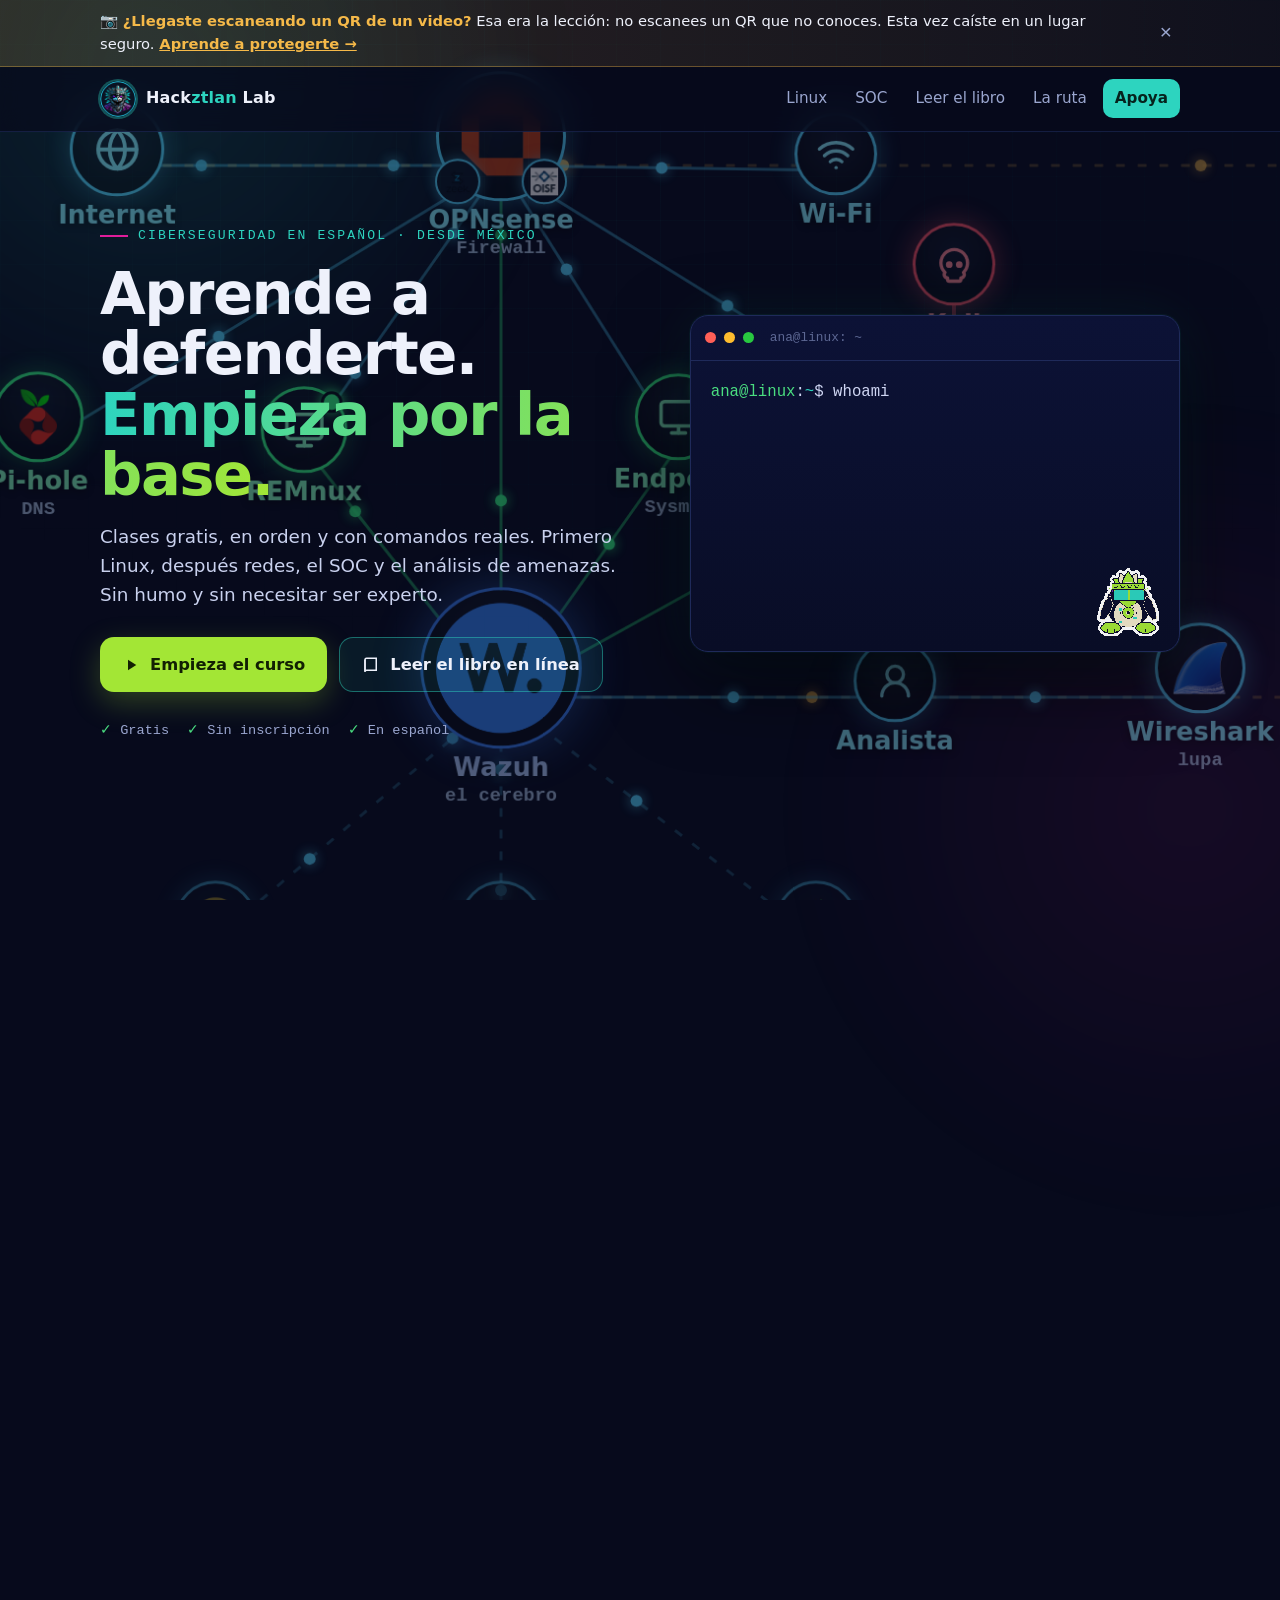
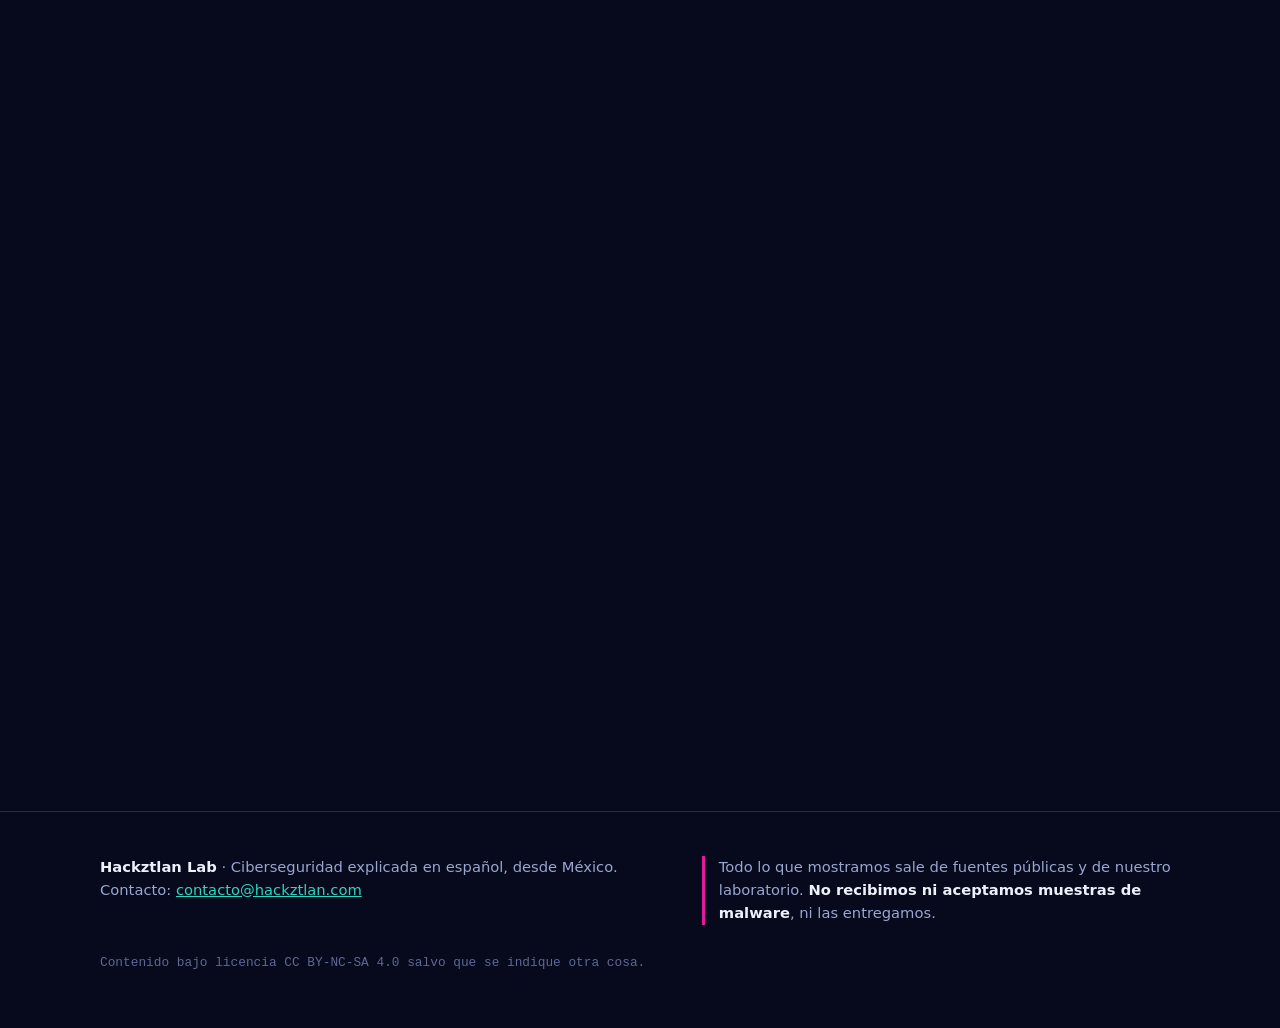
==== commit fa757cd3: "Add files via upload" ====
--- a/index.html
+++ b/index.html
@@ -68,13 +68,13 @@
       <p>Cada curso va en orden, con comandos reales y casos de la vida diaria. Toca uno para ver sus clases.</p>
     </div>
     <div class="cursos">
-      <button class="curso-card cc-linux rev" type="button" data-panel="curso" data-avance="85" aria-expanded="false" aria-controls="curso">
+      <button class="curso-card cc-linux rev" type="button" data-panel="curso" data-avance="92" aria-expanded="false" aria-controls="curso">
         <span class="cc-arte" aria-hidden="true"><span class="cc-term">ana@linux:~$ <i></i></span><img src="img/tux-cool.png" alt=""></span>
         <span class="cc-info">
           <span class="cc-ceja">Curso · empieza aquí</span>
           <span class="cc-tit">Linux desde cero</span>
           <span class="cc-txt">De instalarlo sin borrar Windows a leer logs como en un servidor real.</span>
-          <span class="cc-meta"><b>11 clases</b> publicadas · 2 en camino · con libro</span>
+          <span class="cc-meta"><b>12 clases</b> publicadas · 1 en camino · con libro</span>
           <span class="cc-barra"><b></b></span>
           <span class="cc-abrir">Ver las clases <em>▾</em></span>
         </span>
@@ -107,7 +107,7 @@
       <a class="clase ya rev" data-yt="UZ6Z_HgH7M8" href="https://youtu.be/UZ6Z_HgH7M8" rel="noopener"><span class="n">#7</span><span class="nom">Automatizar</span><span class="est">VER ▸</span></a>
       <a class="clase ya rev" data-yt="kWFVQ5ts2GI" href="https://youtu.be/kWFVQ5ts2GI" rel="noopener"><span class="n">#8</span><span class="nom">Disco lleno</span><span class="est">VER ▸</span></a>
       <a class="clase ya rev" data-yt="oe_mwlZq8rc" href="https://youtu.be/oe_mwlZq8rc" rel="noopener"><span class="n">#9</span><span class="nom">Logs</span><span class="est">VER ▸</span></a>
-      <div class="clase pronto rev"><span class="n">#10</span><span class="nom">Usuarios y grupos</span><span class="est">PRONTO</span></div>
+      <a class="clase ya rev" data-yt="DActk8LuZdw" href="https://youtu.be/DActk8LuZdw" rel="noopener"><span class="n">#10</span><span class="nom">Usuarios y grupos</span><span class="est">VER ▸</span></a>
       <div class="clase pronto rev"><span class="n">#11</span><span class="nom">SSH</span><span class="est">PRONTO</span></div>
     </div>
     <div class="ruta-pie rev">
@@ -148,7 +148,7 @@
         <a class="btn pri" href="libro/leer/"><svg viewBox="0 0 24 24" fill="none" stroke="currentColor" stroke-width="2"><path d="M2 5h7a3 3 0 0 1 3 3v12a2 2 0 0 0-2-2H2zM22 5h-7a3 3 0 0 0-3 3v12a2 2 0 0 1 2-2h8z"/></svg>Leer en línea</a>
         <a class="btn sec" href="libro/linux-desde-cero-capitulo-0.pdf" download><svg viewBox="0 0 24 24" fill="none" stroke="currentColor" stroke-width="2.2"><path d="M12 3v12m0 0-5-5m5 5 5-5M4 21h16"/></svg>Descargar PDF</a>
       </div>
-      <p class="nota-libro rev d3">El Capítulo 0 es <b>abierto para todos</b>: léelo aquí mismo, con el video de su clase a un clic. Los siguientes llegan primero a los <b>miembros de Patreon</b>, con el video de su clase en MP4.</p>
+      <p class="nota-libro rev d3">El libro es <b>gratis y abierto</b> (licencia CC BY-NC-SA): un capítulo por clase y uno nuevo cada semana. Léelo aquí mismo, con el video de su clase a un clic, o bájalo en PDF.</p>
     </div>
   </div>
 </section>
@@ -192,7 +192,7 @@
       <img src="img/tux-guerrero.png" alt="">
       <div>
         <h2>Si te sirve, apoya al canal.</h2>
-        <p>En Patreon recibes primero cada capítulo del libro en PDF con el MP4 de su clase, más retos para practicar. Y ayudas a que el curso siga gratis para todos. También puedes apoyar con la suscripción de Facebook.</p>
+        <p>El curso y el libro son gratis y lo van a seguir siendo. Si quieres que así sigan, apóyanos en Patreon o con la suscripción de Facebook.</p>
         <div class="redes">
           <a href="https://www.patreon.com/HackztlanLAB" rel="noopener"><svg viewBox="0 0 24 24" fill="currentColor"><circle cx="15" cy="9.5" r="6.5"/><rect x="2" y="3" width="4" height="18"/></svg>Patreon</a>
           <a href="https://www.youtube.com/@HackztlanLAB" rel="noopener"><svg viewBox="0 0 24 24" fill="currentColor"><path d="M23 7.5a3 3 0 0 0-2.1-2.1C19 5 12 5 12 5s-7 0-8.9.4A3 3 0 0 0 1 7.5 31 31 0 0 0 .6 12 31 31 0 0 0 1 16.5a3 3 0 0 0 2.1 2.1C5 19 12 19 12 19s7 0 8.9-.4a3 3 0 0 0 2.1-2.1 31 31 0 0 0 .4-4.5 31 31 0 0 0-.4-4.5zM9.8 15V9l5.2 3z"/></svg>YouTube</a>
@@ -200,7 +200,7 @@
           <a href="https://www.instagram.com/hackztlan" rel="noopener"><svg viewBox="0 0 24 24" fill="none" stroke="currentColor" stroke-width="2"><rect x="3" y="3" width="18" height="18" rx="5"/><circle cx="12" cy="12" r="4"/><circle cx="17.5" cy="6.5" r="1" fill="currentColor"/></svg>Instagram</a>
         </div>
       </div>
-      <a class="btn pri" href="https://www.patreon.com/HackztlanLAB" rel="noopener">Únete en Patreon</a>
+      <a class="btn sec" href="https://www.patreon.com/HackztlanLAB" rel="noopener">Apoyar en Patreon</a>
     </div>
   </div>
 </section>
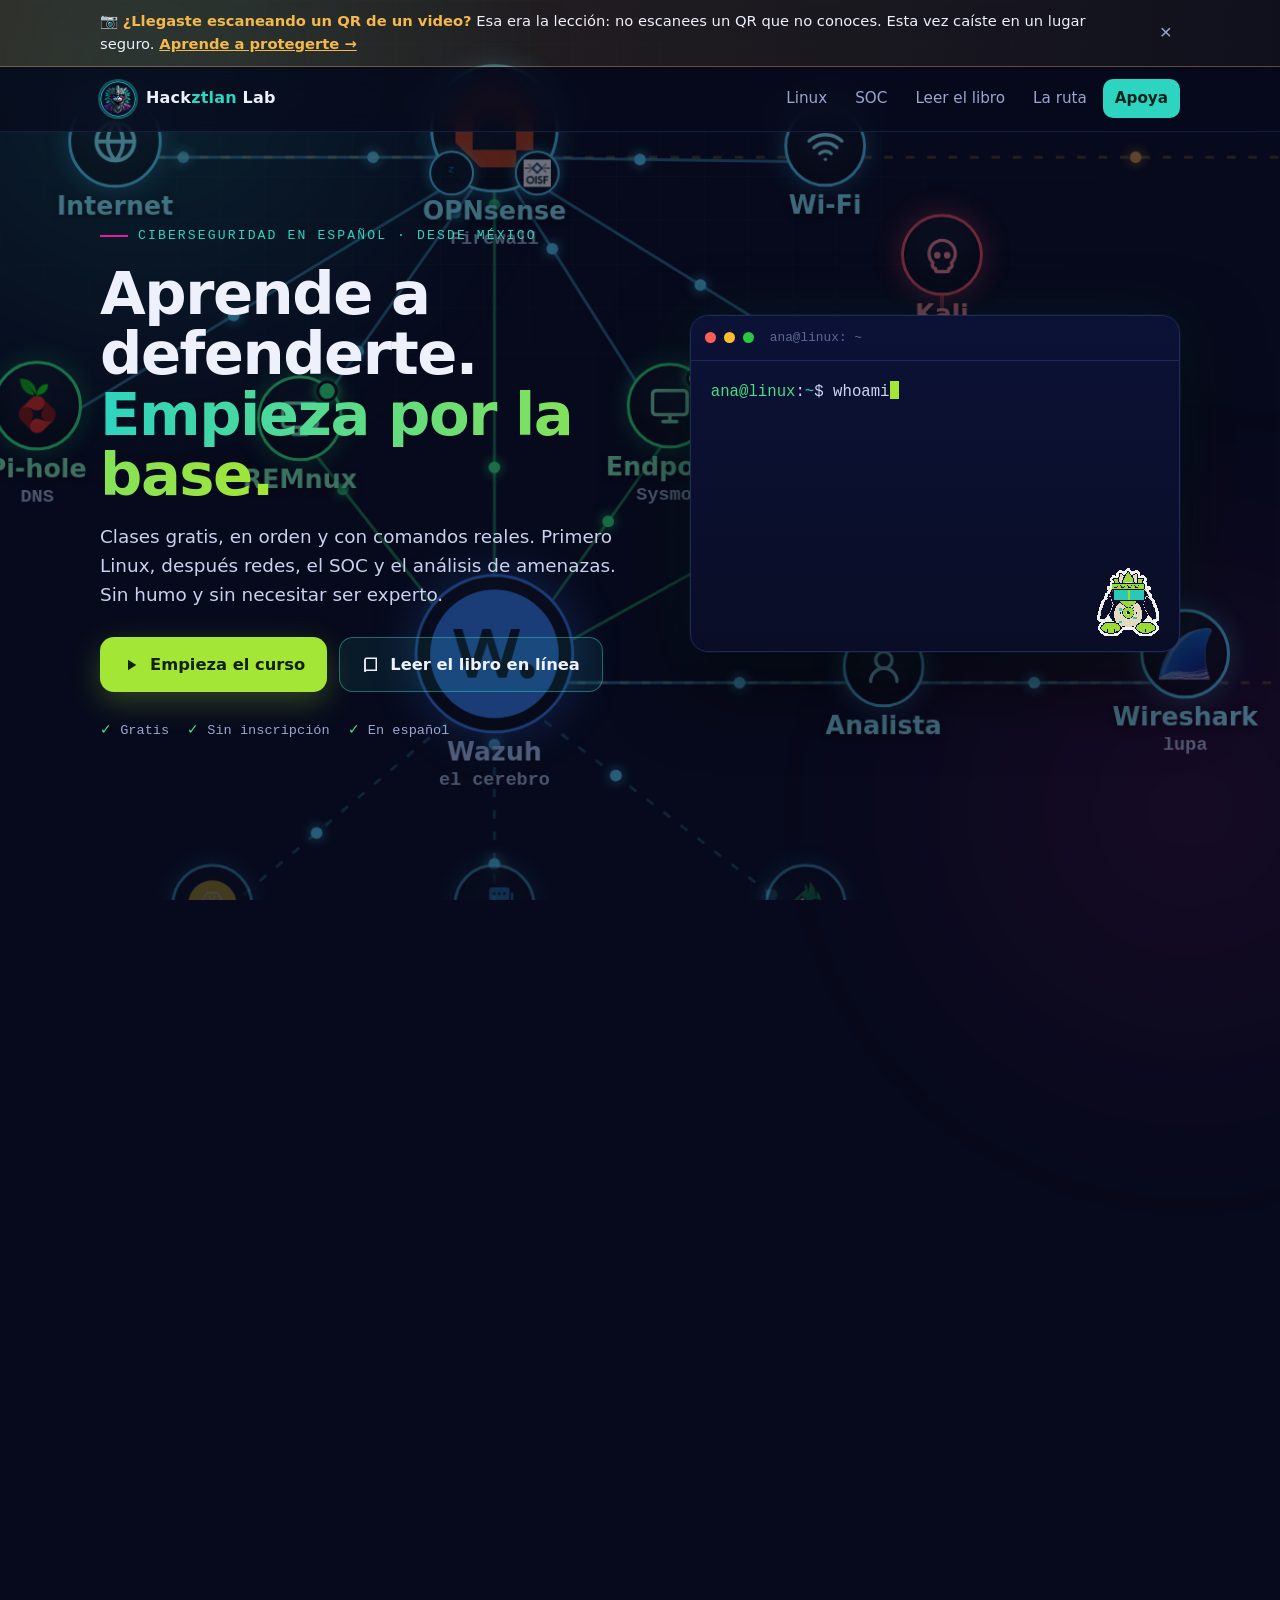
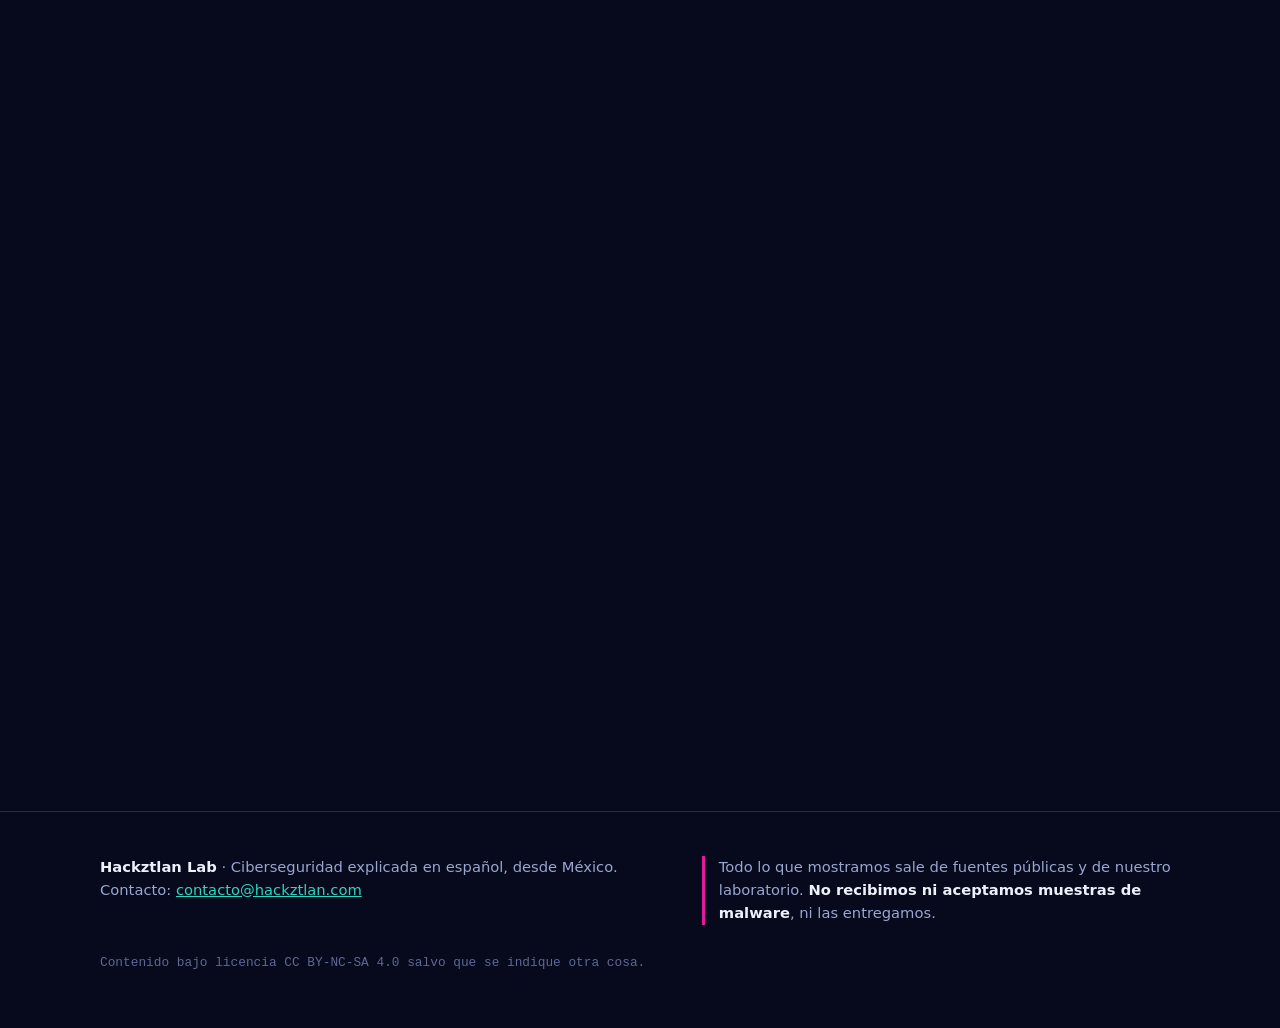
==== commit 4d75ab21: "Add files via upload" ====
--- a/index.html
+++ b/index.html
@@ -68,13 +68,13 @@
       <p>Cada curso va en orden, con comandos reales y casos de la vida diaria. Toca uno para ver sus clases.</p>
     </div>
     <div class="cursos">
-      <button class="curso-card cc-linux rev" type="button" data-panel="curso" data-avance="92" aria-expanded="false" aria-controls="curso">
+      <button class="curso-card cc-linux rev" type="button" data-panel="curso" data-avance="100" aria-expanded="false" aria-controls="curso">
         <span class="cc-arte" aria-hidden="true"><span class="cc-term">ana@linux:~$ <i></i></span><img src="img/tux-cool.png" alt=""></span>
         <span class="cc-info">
           <span class="cc-ceja">Curso · empieza aquí</span>
           <span class="cc-tit">Linux desde cero</span>
           <span class="cc-txt">De instalarlo sin borrar Windows a leer logs como en un servidor real.</span>
-          <span class="cc-meta"><b>12 clases</b> publicadas · 1 en camino · con libro</span>
+          <span class="cc-meta"><b>13 clases</b> · curso completo · con libro</span>
           <span class="cc-barra"><b></b></span>
           <span class="cc-abrir">Ver las clases <em>▾</em></span>
         </span>
@@ -108,7 +108,7 @@
       <a class="clase ya rev" data-yt="kWFVQ5ts2GI" href="https://youtu.be/kWFVQ5ts2GI" rel="noopener"><span class="n">#8</span><span class="nom">Disco lleno</span><span class="est">VER ▸</span></a>
       <a class="clase ya rev" data-yt="oe_mwlZq8rc" href="https://youtu.be/oe_mwlZq8rc" rel="noopener"><span class="n">#9</span><span class="nom">Logs</span><span class="est">VER ▸</span></a>
       <a class="clase ya rev" data-yt="DActk8LuZdw" href="https://youtu.be/DActk8LuZdw" rel="noopener"><span class="n">#10</span><span class="nom">Usuarios y grupos</span><span class="est">VER ▸</span></a>
-      <div class="clase pronto rev"><span class="n">#11</span><span class="nom">SSH</span><span class="est">PRONTO</span></div>
+      <a class="clase ya rev" data-yt="rM23QmJLXTs" href="https://youtu.be/rM23QmJLXTs" rel="noopener"><span class="n">#11</span><span class="nom">SSH</span><span class="est">VER ▸</span></a>
     </div>
     <div class="ruta-pie rev">
       <a class="btn sec" href="https://youtube.com/playlist?list=PLB48mfVmbJaU" rel="noopener"><svg viewBox="0 0 24 24" fill="currentColor"><path d="M3 6h12v2H3zm0 5h12v2H3zm0 5h8v2H3zm14-3v8l6-4z"/></svg>Lista completa en YouTube</a>
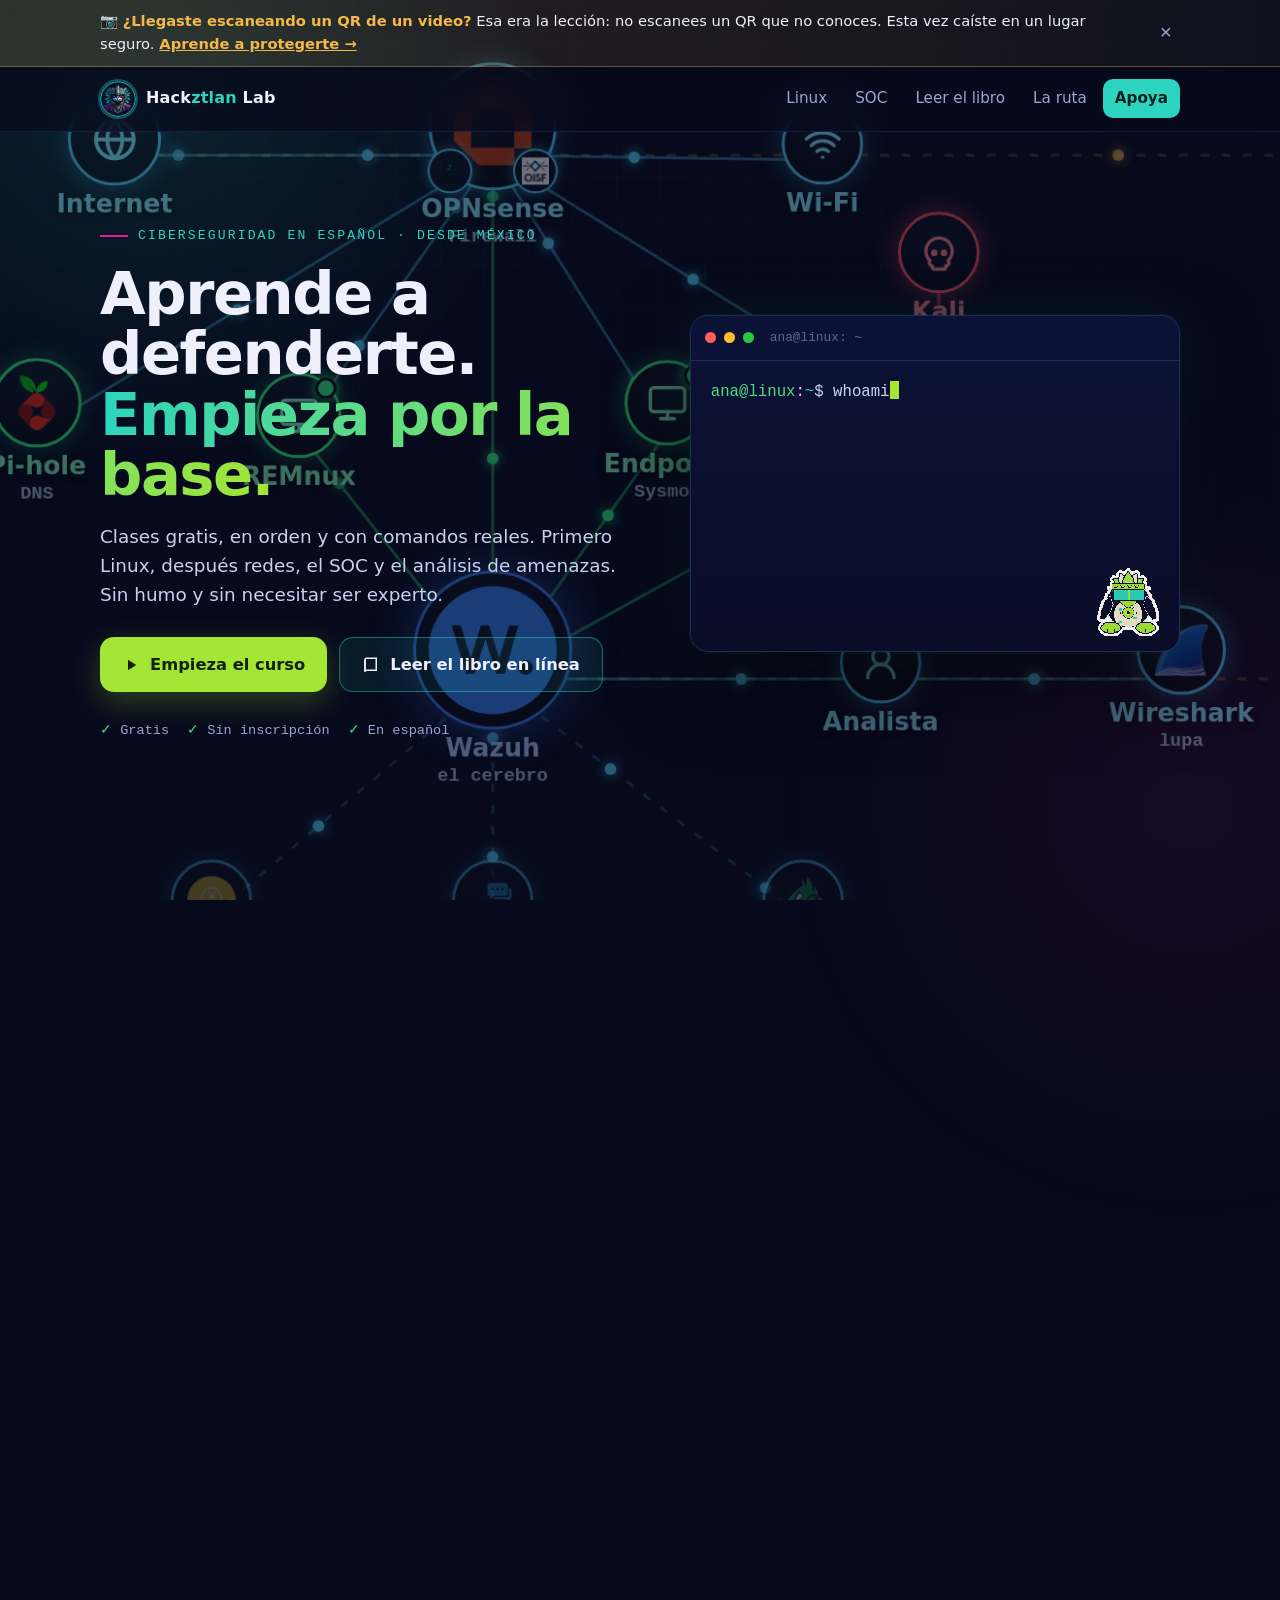
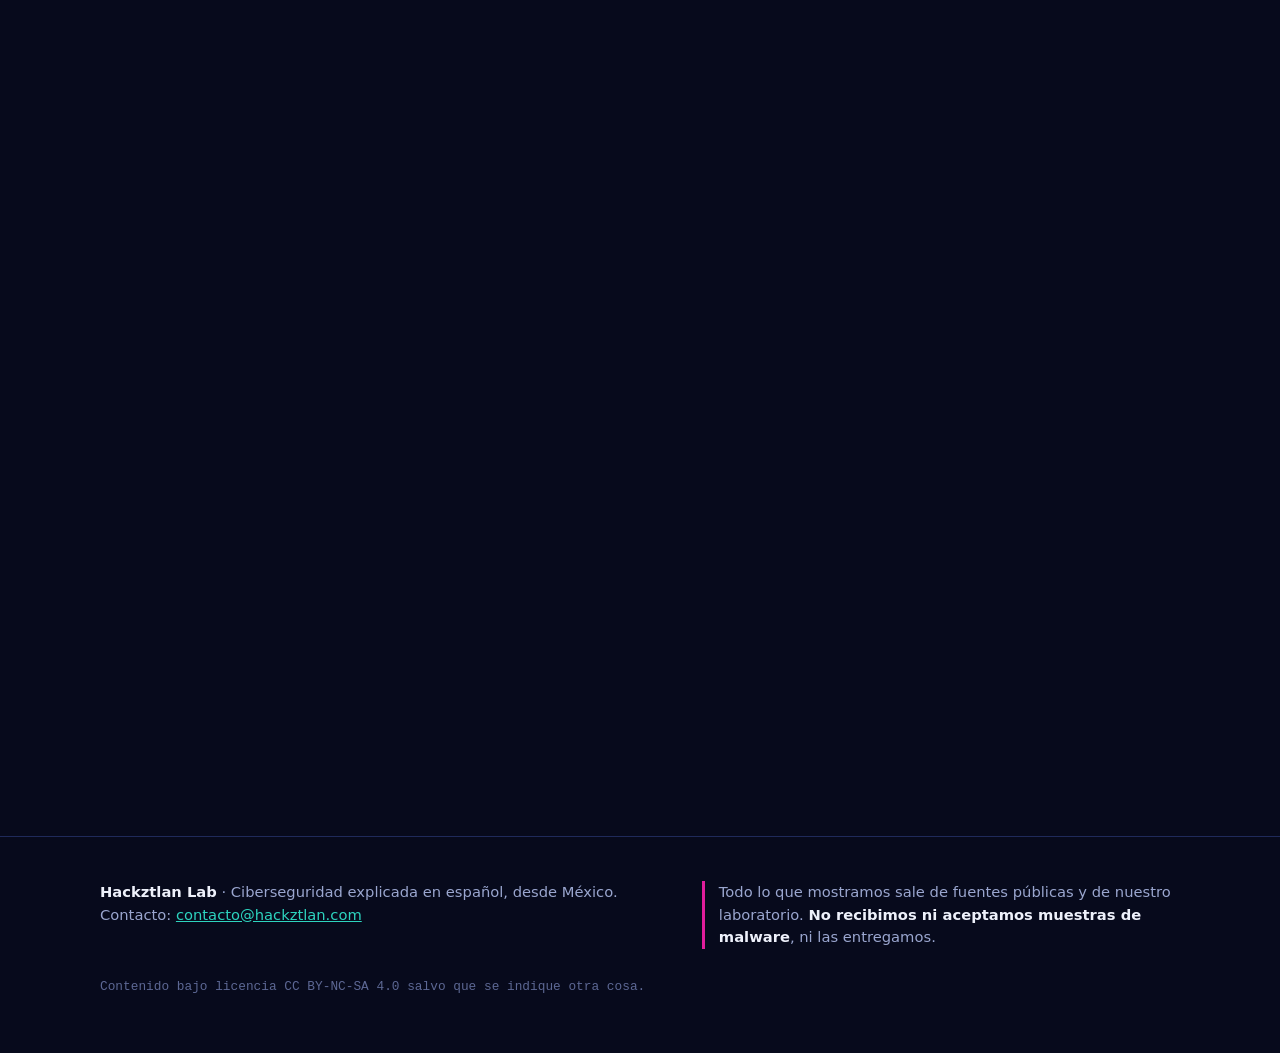
==== commit 46739059: "Add files via upload" ====
--- a/index.html
+++ b/index.html
@@ -1,229 +1,230 @@
-<!doctype html>
-<html lang="es">
-<head>
-<meta charset="utf-8">
-<meta name="viewport" content="width=device-width, initial-scale=1, viewport-fit=cover">
-<title>Hackztlan Lab · Ciberseguridad en español, desde la base</title>
-<meta name="description" content="Aprende ciberseguridad en español, gratis y en orden: empieza con el curso Linux desde cero y su libro. Hackztlan Lab, desde México.">
-<meta name="theme-color" content="#070a1c">
-<meta property="og:title" content="Hackztlan Lab · Primero la base">
-<meta property="og:description" content="Curso gratis de Linux desde cero, su libro y más ciberseguridad explicada en español.">
-<meta property="og:image" content="https://hackztlan.com/img/libro-portada.webp">
-<meta property="og:url" content="https://hackztlan.com/">
-<meta http-equiv="Content-Security-Policy" content="default-src 'self'; img-src 'self' data:; style-src 'self'; script-src 'self' https://static.cloudflareinsights.com; connect-src 'self' https://cloudflareinsights.com; base-uri 'none'; form-action 'none'; frame-src https://www.youtube-nocookie.com">
-<meta name="referrer" content="strict-origin-when-cross-origin">
-<link rel="icon" href="img/pinguino.png">
-<link rel="stylesheet" href="estilo.css?v=7">
-</head>
-<body>
-<div class="fondo" aria-hidden="true"><div class="rejilla"></div><div class="halo h1"></div><div class="halo h2"></div><div class="mapa" id="mapa"><div class="mapa-esc"><canvas id="mapa-c" width="1920" height="1080"></canvas><div class="mapa-nodos"></div></div></div></div>
-<div class="visitas" id="visitas" aria-hidden="true"></div>
-
-<div class="aviso" id="aviso">
-  <div class="wrap">
-    <span>📷 <b>¿Llegaste escaneando un QR de un video?</b> Esa era la lección: no escanees un QR que no conoces. Esta vez caíste en un lugar seguro. <a href="https://www.youtube.com/@HackztlanLAB" rel="noopener">Aprende a protegerte →</a></span>
-    <button class="x" type="button" aria-label="Cerrar aviso">×</button>
-  </div>
-</div>
-
-<header class="barra">
-  <div class="wrap">
-    <a class="logo" href="./"><img src="img/pinguino.png" alt="" width="36" height="36"><span>Hack<b>ztlan</b> Lab</span></a>
-    <nav class="menu">
-      <a href="#curso">Linux</a>
-      <a href="#soc">SOC</a>
-      <a href="libro/leer/">Leer el libro</a>
-      <a href="#base">La ruta</a>
-      <a class="cta-mini" href="#apoya">Apoya</a>
-    </nav>
-  </div>
-</header>
-
-<main>
-<section class="hero">
-  <div class="wrap">
-    <div>
-      <div class="ceja rev">Ciberseguridad en español · desde México</div>
-      <h1 class="rev d1">Aprende a defenderte.<br><span class="t">Empieza por la base.</span></h1>
-      <p class="lead rev d2">Clases gratis, en orden y con comandos reales. Primero Linux, después redes, el SOC y el análisis de amenazas. Sin humo y sin necesitar ser experto.</p>
-      <div class="botones rev d3">
-        <a class="btn pri" href="#curso"><svg viewBox="0 0 24 24" fill="currentColor"><path d="M8 5v14l11-7z"/></svg>Empieza el curso</a>
-        <a class="btn sec" href="libro/leer/"><svg viewBox="0 0 24 24" fill="none" stroke="currentColor" stroke-width="2"><path d="M4 5a2 2 0 0 1 2-2h13v16H6a2 2 0 0 0-2 2z"/><path d="M4 21V5"/></svg>Leer el libro en línea</a>
-      </div>
-      <div class="sellos rev d3"><span>Gratis</span><span>Sin inscripción</span><span>En español</span></div>
-    </div>
-    <div class="term rev d2" aria-label="Terminal de ejemplo">
-      <div class="tb"><i></i><i></i><i></i><span>ana@linux: ~</span></div>
-      <pre id="tty"></pre>
-      <img class="tux" src="img/tux-cool.png" alt="">
-    </div>
-  </div>
-</section>
-
-<section id="cursos">
-  <div class="wrap">
-    <div class="titulo rev">
-      <div class="ceja">Cursos gratis</div>
-      <h2>Elige <span class="l">por dónde empezar</span>.</h2>
-      <p>Cada curso va en orden, con comandos reales y casos de la vida diaria. Toca uno para ver sus clases.</p>
-    </div>
-    <div class="cursos">
-      <button class="curso-card cc-linux rev" type="button" data-panel="curso" data-avance="100" aria-expanded="false" aria-controls="curso">
-        <span class="cc-arte" aria-hidden="true"><span class="cc-term">ana@linux:~$ <i></i></span><img src="img/tux-cool.png" alt=""></span>
-        <span class="cc-info">
-          <span class="cc-ceja">Curso · empieza aquí</span>
-          <span class="cc-tit">Linux desde cero</span>
-          <span class="cc-txt">De instalarlo sin borrar Windows a leer logs como en un servidor real.</span>
-          <span class="cc-meta"><b>13 clases</b> · curso completo · con libro</span>
-          <span class="cc-barra"><b></b></span>
-          <span class="cc-abrir">Ver las clases <em>▾</em></span>
-        </span>
-      </button>
-      <button class="curso-card cc-soc rev d1" type="button" data-panel="soc" data-avance="40" aria-expanded="false" aria-controls="soc">
-        <span class="cc-arte" aria-hidden="true"><img class="lg l1" src="img/mapa/opnsense.png" alt=""><img class="lg l2" src="img/mapa/wazuh.png" alt=""><img class="lg l3" src="img/mapa/pi-hole.png" alt=""></span>
-        <span class="cc-info">
-          <span class="cc-ceja">Serie · Monta tu SOC</span>
-          <span class="cc-tit">Tu SOC en casa</span>
-          <span class="cc-txt">Firewall, DNS que bloquea y monitoreo, armados pieza por pieza con open source.</span>
-          <span class="cc-meta"><b>4 videos</b> publicados · más en camino</span>
-          <span class="cc-barra"><b></b></span>
-          <span class="cc-abrir">Ver los videos <em>▾</em></span>
-        </span>
-      </button>
-    </div>
-
-    <div class="panel-curso" id="curso" hidden>
-      <div class="pc-cab"><span>Linux desde cero · clases en orden</span><button class="pc-cerrar" type="button" data-cierra="curso">Cerrar ▴</button></div>
-      <div class="ruta" id="ruta">
-      <div class="riel"><b></b></div>
-      <a class="clase aqui rev" data-yt="9uGD_OIsQkE" href="https://youtu.be/9uGD_OIsQkE" rel="noopener"><span class="n">0.5</span><span class="nom">Instala Linux sin borrar Windows<small>WSL o máquina virtual, paso a paso</small></span><span class="est">EMPIEZA AQUÍ</span></a>
-      <a class="clase ya rev" data-yt="UuTXOO-yXRk" href="https://youtu.be/UuTXOO-yXRk" rel="noopener"><span class="n">#0</span><span class="nom">Conociendo Linux<small>Qué es, de dónde sale y tus primeros comandos</small></span><span class="est">VER ▸</span></a>
-      <a class="clase ya rev" data-yt="KGFi0O0WTfc" href="https://youtu.be/KGFi0O0WTfc" rel="noopener"><span class="n">#1</span><span class="nom">Manejar archivos</span><span class="est">VER ▸</span></a>
-      <a class="clase ya rev" data-yt="yUdYH8ciYGs" href="https://youtu.be/yUdYH8ciYGs" rel="noopener"><span class="n">#2</span><span class="nom">Permisos</span><span class="est">VER ▸</span></a>
-      <a class="clase ya rev" data-yt="XJ4TNZcJGrA" href="https://youtu.be/XJ4TNZcJGrA" rel="noopener"><span class="n">#3</span><span class="nom">Buscar</span><span class="est">VER ▸</span></a>
-      <a class="clase ya rev" data-yt="L5TAFkLtBQw" href="https://youtu.be/L5TAFkLtBQw" rel="noopener"><span class="n">#4</span><span class="nom">Procesos</span><span class="est">VER ▸</span></a>
-      <a class="clase ya rev" data-yt="MaCcjx-TTcM" href="https://youtu.be/MaCcjx-TTcM" rel="noopener"><span class="n">#5</span><span class="nom">Instalar programas</span><span class="est">VER ▸</span></a>
-      <a class="clase ya rev" data-yt="9wpsXg4xYgY" href="https://youtu.be/9wpsXg4xYgY" rel="noopener"><span class="n">#6</span><span class="nom">La red</span><span class="est">VER ▸</span></a>
-      <a class="clase ya rev" data-yt="UZ6Z_HgH7M8" href="https://youtu.be/UZ6Z_HgH7M8" rel="noopener"><span class="n">#7</span><span class="nom">Automatizar</span><span class="est">VER ▸</span></a>
-      <a class="clase ya rev" data-yt="kWFVQ5ts2GI" href="https://youtu.be/kWFVQ5ts2GI" rel="noopener"><span class="n">#8</span><span class="nom">Disco lleno</span><span class="est">VER ▸</span></a>
-      <a class="clase ya rev" data-yt="oe_mwlZq8rc" href="https://youtu.be/oe_mwlZq8rc" rel="noopener"><span class="n">#9</span><span class="nom">Logs</span><span class="est">VER ▸</span></a>
-      <a class="clase ya rev" data-yt="DActk8LuZdw" href="https://youtu.be/DActk8LuZdw" rel="noopener"><span class="n">#10</span><span class="nom">Usuarios y grupos</span><span class="est">VER ▸</span></a>
-      <a class="clase ya rev" data-yt="rM23QmJLXTs" href="https://youtu.be/rM23QmJLXTs" rel="noopener"><span class="n">#11</span><span class="nom">SSH</span><span class="est">VER ▸</span></a>
-    </div>
-    <div class="ruta-pie rev">
-      <a class="btn sec" href="https://youtube.com/playlist?list=PLB48mfVmbJaU" rel="noopener"><svg viewBox="0 0 24 24" fill="currentColor"><path d="M3 6h12v2H3zm0 5h12v2H3zm0 5h8v2H3zm14-3v8l6-4z"/></svg>Lista completa en YouTube</a>
-    </div>
-    </div>
-
-    <div class="panel-curso" id="soc" hidden>
-      <div class="pc-cab"><span>Monta tu SOC · videos en orden</span><button class="pc-cerrar" type="button" data-cierra="soc">Cerrar ▴</button></div>
-      <div class="ruta">
-      <div class="riel"><b></b></div>
-      <a class="clase ya rev" data-yt="UNTIRKblYWk" href="https://youtu.be/UNTIRKblYWk" rel="noopener"><span class="n">MAPA</span><span class="nom">El mapa de tu SOC<small>Cómo se conecta todo antes de instalar nada</small></span><span class="est">VER ▸</span></a>
-      <a class="clase ya rev" data-yt="h1_Ezm2RbP0" href="https://youtu.be/h1_Ezm2RbP0" rel="noopener"><span class="n">OP #0</span><span class="nom">¿Qué es OPNsense?<small>El firewall gratis que protege tu red</small></span><span class="est">VER ▸</span></a>
-      <a class="clase ya rev" data-yt="p9fIpiJ5VCQ" href="https://youtu.be/p9fIpiJ5VCQ" rel="noopener"><span class="n">OP #1</span><span class="nom">De cero a firewall funcionando<small>Descarga, máquina virtual, instalación y panel</small></span><span class="est">VER ▸</span></a>
-      <a class="clase ya rev" data-yt="-HHjUq1gKf0" href="https://youtu.be/-HHjUq1gKf0" rel="noopener"><span class="n">OP #2</span><span class="nom">Tu primera regla<small>Bloquea un equipo paso a paso</small></span><span class="est">VER ▸</span></a>
-      <div class="clase pronto rev"><span class="n">OP #3</span><span class="nom">Lo que sigue en OPNsense</span><span class="est">PRONTO</span></div>
-      <div class="clase pronto rev"><span class="n">WAZUH</span><span class="nom">El corazón del SOC: ver lo que pasa en tu red</span><span class="est">PRONTO</span></div>
-    </div>
-    </div>
-  </div>
-</section>
-
-<section id="libro" class="libro">
-  <div class="wrap">
-    <div class="portada3d rev"><div class="lib"><img src="img/libro-portada.webp" alt="Portada del libro Linux desde cero, Capítulo 0" width="680" height="880" loading="lazy"></div></div>
-    <div>
-      <div class="titulo rev sin-margen">
-        <div class="ceja">El libro del curso</div>
-        <h2>Lo que el video no alcanza a <span class="t">contar</span>.</h2>
-        <p>Cada clase tiene su capítulo: más a fondo, con dibujos, trucos de terminal, errores típicos y retos para practicar.</p>
-      </div>
-      <ul class="lista-libro rev d1">
-        <li>Comandos probados en un Ubuntu Server real, con su salida tal cual.</li>
-        <li>Revisado por un principiante, alguien con nivel medio y un experto en Linux.</li>
-        <li>Fuentes citadas, para que sepas de dónde sale cada dato.</li>
-      </ul>
-      <div class="botones fila rev d2">
-        <a class="btn pri" href="libro/leer/"><svg viewBox="0 0 24 24" fill="none" stroke="currentColor" stroke-width="2"><path d="M2 5h7a3 3 0 0 1 3 3v12a2 2 0 0 0-2-2H2zM22 5h-7a3 3 0 0 0-3 3v12a2 2 0 0 1 2-2h8z"/></svg>Leer en línea</a>
-        <a class="btn sec" href="libro/linux-desde-cero-capitulo-0.pdf" download><svg viewBox="0 0 24 24" fill="none" stroke="currentColor" stroke-width="2.2"><path d="M12 3v12m0 0-5-5m5 5 5-5M4 21h16"/></svg>Descargar PDF</a>
-      </div>
-      <p class="nota-libro rev d3">El libro es <b>gratis y abierto</b> (licencia CC BY-NC-SA): un capítulo por clase y uno nuevo cada semana. Léelo aquí mismo, con el video de su clase a un clic, o bájalo en PDF.</p>
-    </div>
-  </div>
-</section>
-
-<section id="base" class="base">
-  <div class="wrap">
-    <div class="piramide rev"><img src="img/piramide.webp" alt="Pirámide escalonada con un templo en la cima" width="825" height="1024" loading="lazy"><canvas id="energia"></canvas></div>
-    <div>
-      <div class="titulo rev">
-        <div class="ceja">La ruta</div>
-        <h2>Primero <span class="l">la base.</span><br>El SOC viene después.</h2>
-        <p>Un analista que no entiende el sistema que defiende solo copia y pega. Por eso vamos escalón por escalón.</p>
-      </div>
-      <ol class="escalones">
-        <li class="hoy rev"><div><b>Linux</b><span>Terminal, archivos, permisos, procesos, logs. Estás aquí.</span></div></li>
-        <li class="rev d1"><div><b>Redes y firewall</b><span>Cómo viaja un paquete y cómo se filtra, con OPNsense. Ya empezó.</span></div></li>
-        <li class="rev d2"><div><b>El SOC en casa</b><span>Wazuh y amigos: ver lo que pasa en tu red y reaccionar.</span></div></li>
-        <li class="rev d3"><div><b>Analizar amenazas</b><span>Cómo funcionan los ataques reales, explicados para defenderte.</span></div></li>
-      </ol>
-    </div>
-  </div>
-</section>
-
-<section>
-  <div class="wrap">
-    <div class="titulo rev">
-      <div class="ceja">También en el canal</div>
-      <h2>Ciberseguridad <span class="t">explicada</span>, no recitada.</h2>
-    </div>
-    <div class="tarjetas">
-      <a class="tarjeta rev" href="https://www.youtube.com/@HackztlanLAB" rel="noopener"><div class="ico">// web</div><h3>Vulnerabilidades web</h3><p>SQLi, XSS, IDOR, CSRF, SSRF y más: cómo funcionan y cómo se cierran, animado.</p></a>
-      <a class="tarjeta rev d1" href="https://www.youtube.com/@HackztlanLAB" rel="noopener"><div class="ico">// amenazas</div><h3>Análisis de ataques</h3><p>Robo de cuentas, ClickFix, RATs: el mecanismo paso a paso, con fuentes públicas.</p></a>
-      <a class="tarjeta rev d2" href="#soc"><div class="ico">// soc</div><h3>Monta tu SOC</h3><p>Firewall, DNS que bloquea y Wazuh, armados en un laboratorio en casa.</p></a>
-    </div>
-  </div>
-</section>
-
-<section id="apoya" class="apoya">
-  <div class="wrap">
-    <div class="caja rev">
-      <img src="img/tux-guerrero.png" alt="">
-      <div>
-        <h2>Si te sirve, apoya al canal.</h2>
-        <p>El curso y el libro son gratis y lo van a seguir siendo. Si quieres que así sigan, apóyanos en Patreon o con la suscripción de Facebook.</p>
-        <div class="redes">
-          <a href="https://www.patreon.com/HackztlanLAB" rel="noopener"><svg viewBox="0 0 24 24" fill="currentColor"><circle cx="15" cy="9.5" r="6.5"/><rect x="2" y="3" width="4" height="18"/></svg>Patreon</a>
-          <a href="https://www.youtube.com/@HackztlanLAB" rel="noopener"><svg viewBox="0 0 24 24" fill="currentColor"><path d="M23 7.5a3 3 0 0 0-2.1-2.1C19 5 12 5 12 5s-7 0-8.9.4A3 3 0 0 0 1 7.5 31 31 0 0 0 .6 12 31 31 0 0 0 1 16.5a3 3 0 0 0 2.1 2.1C5 19 12 19 12 19s7 0 8.9-.4a3 3 0 0 0 2.1-2.1 31 31 0 0 0 .4-4.5 31 31 0 0 0-.4-4.5zM9.8 15V9l5.2 3z"/></svg>YouTube</a>
-          <a href="https://www.tiktok.com/@hackztlan" rel="noopener"><svg viewBox="0 0 24 24" fill="currentColor"><path d="M16 3c.4 2.4 2 4 4.5 4.2v3.4a8 8 0 0 1-4.4-1.3V15a6 6 0 1 1-6-6h.6v3.5a2.6 2.6 0 1 0 2 2.5V3z"/></svg>TikTok</a>
-          <a href="https://www.instagram.com/hackztlan" rel="noopener"><svg viewBox="0 0 24 24" fill="none" stroke="currentColor" stroke-width="2"><rect x="3" y="3" width="18" height="18" rx="5"/><circle cx="12" cy="12" r="4"/><circle cx="17.5" cy="6.5" r="1" fill="currentColor"/></svg>Instagram</a>
-        </div>
-      </div>
-      <a class="btn sec" href="https://www.patreon.com/HackztlanLAB" rel="noopener">Apoyar en Patreon</a>
-    </div>
-  </div>
-</section>
-</main>
-
-<footer>
-  <div class="wrap">
-    <div>
-      <b>Hackztlan Lab</b> · Ciberseguridad explicada en español, desde México.<br>
-      Contacto: <a href="mailto:contacto@hackztlan.com">contacto@hackztlan.com</a>
-    </div>
-    <div class="regla">Todo lo que mostramos sale de fuentes públicas y de nuestro laboratorio. <b>No recibimos ni aceptamos muestras de malware</b>, ni las entregamos.</div>
-    <div class="lic">Contenido bajo licencia CC BY-NC-SA 4.0 salvo que se indique otra cosa.</div>
-  </div>
-</footer>
-
-<div class="visor" id="visor" hidden>
-  <div class="visor-caja" role="dialog" aria-modal="true" aria-label="Reproductor de la clase">
-    <div class="visor-barra"><span id="visor-titulo"></span><a id="visor-yt" href="#" rel="noopener">Ver en YouTube ↗</a><button class="x" type="button" aria-label="Cerrar">×</button></div>
-    <div class="visor-video" id="visor-video"></div>
-  </div>
-</div>
-<script src="sitio.js?v=7" defer></script>
-<!-- Cloudflare Web Analytics (sin cookies) --><script type='module' src='https://static.cloudflareinsights.com/beacon.min.js' data-cf-beacon='{"token": "acef90b9a541475484cdd19cfdec7b7c"}'></script><!-- End Cloudflare Web Analytics -->
-</body>
-</html>
+<!doctype html>
+<html lang="es">
+<head>
+<meta charset="utf-8">
+<meta name="viewport" content="width=device-width, initial-scale=1, viewport-fit=cover">
+<title>Hackztlan Lab · Ciberseguridad en español, desde la base</title>
+<meta name="description" content="Aprende ciberseguridad en español, gratis y en orden: empieza con el curso Linux desde cero y su libro. Hackztlan Lab, desde México.">
+<meta name="theme-color" content="#070a1c">
+<meta property="og:title" content="Hackztlan Lab · Primero la base">
+<meta property="og:description" content="Curso gratis de Linux desde cero, su libro y más ciberseguridad explicada en español.">
+<meta property="og:image" content="https://hackztlan.com/img/libro-portada.webp">
+<meta property="og:url" content="https://hackztlan.com/">
+<meta http-equiv="Content-Security-Policy" content="default-src 'self'; img-src 'self' data:; style-src 'self'; script-src 'self' https://static.cloudflareinsights.com; connect-src 'self' https://cloudflareinsights.com; base-uri 'none'; form-action 'none'; frame-src https://www.youtube-nocookie.com">
+<meta name="referrer" content="strict-origin-when-cross-origin">
+<link rel="icon" href="img/pinguino.png">
+<link rel="stylesheet" href="estilo.css?v=7">
+</head>
+<body>
+<div class="fondo" aria-hidden="true"><div class="rejilla"></div><div class="halo h1"></div><div class="halo h2"></div><div class="mapa" id="mapa"><div class="mapa-esc"><canvas id="mapa-c" width="1920" height="1080"></canvas><div class="mapa-nodos"></div></div></div></div>
+<div class="visitas" id="visitas" aria-hidden="true"></div>
+
+<div class="aviso" id="aviso">
+  <div class="wrap">
+    <span>📷 <b>¿Llegaste escaneando un QR de un video?</b> Esa era la lección: no escanees un QR que no conoces. Esta vez caíste en un lugar seguro. <a href="https://www.youtube.com/@HackztlanLAB" rel="noopener">Aprende a protegerte →</a></span>
+    <button class="x" type="button" aria-label="Cerrar aviso">×</button>
+  </div>
+</div>
+
+<header class="barra">
+  <div class="wrap">
+    <a class="logo" href="./"><img src="img/pinguino.png" alt="" width="36" height="36"><span>Hack<b>ztlan</b> Lab</span></a>
+    <nav class="menu">
+      <a href="#curso">Linux</a>
+      <a href="#soc">SOC</a>
+      <a href="libro/leer/">Leer el libro</a>
+      <a href="#base">La ruta</a>
+      <a class="cta-mini" href="#apoya">Apoya</a>
+    </nav>
+  </div>
+</header>
+
+<main>
+<section class="hero">
+  <div class="wrap">
+    <div>
+      <div class="ceja rev">Ciberseguridad en español · desde México</div>
+      <h1 class="rev d1">Aprende a defenderte.<br><span class="t">Empieza por la base.</span></h1>
+      <p class="lead rev d2">Clases gratis, en orden y con comandos reales. Primero Linux, después redes, el SOC y el análisis de amenazas. Sin humo y sin necesitar ser experto.</p>
+      <div class="botones rev d3">
+        <a class="btn pri" href="#curso"><svg viewBox="0 0 24 24" fill="currentColor"><path d="M8 5v14l11-7z"/></svg>Empieza el curso</a>
+        <a class="btn sec" href="libro/leer/"><svg viewBox="0 0 24 24" fill="none" stroke="currentColor" stroke-width="2"><path d="M4 5a2 2 0 0 1 2-2h13v16H6a2 2 0 0 0-2 2z"/><path d="M4 21V5"/></svg>Leer el libro en línea</a>
+      </div>
+      <div class="sellos rev d3"><span>Gratis</span><span>Sin inscripción</span><span>En español</span></div>
+    </div>
+    <div class="term rev d2" aria-label="Terminal de ejemplo">
+      <div class="tb"><i></i><i></i><i></i><span>ana@linux: ~</span></div>
+      <pre id="tty"></pre>
+      <img class="tux" src="img/tux-cool.png" alt="">
+    </div>
+  </div>
+</section>
+
+<section id="cursos">
+  <div class="wrap">
+    <div class="titulo rev">
+      <div class="ceja">Cursos gratis</div>
+      <h2>Elige <span class="l">por dónde empezar</span>.</h2>
+      <p>Cada curso va en orden, con comandos reales y casos de la vida diaria. Toca uno para ver sus clases.</p>
+    </div>
+    <div class="cursos">
+      <button class="curso-card cc-linux rev" type="button" data-panel="curso" data-avance="100" aria-expanded="false" aria-controls="curso">
+        <span class="cc-arte" aria-hidden="true"><span class="cc-term">ana@linux:~$ <i></i></span><img src="img/tux-cool.png" alt=""></span>
+        <span class="cc-info">
+          <span class="cc-ceja">Curso · empieza aquí</span>
+          <span class="cc-tit">Linux desde cero</span>
+          <span class="cc-txt">De instalarlo sin borrar Windows a leer logs como en un servidor real.</span>
+          <span class="cc-meta"><b>13 clases</b> · curso completo · con libro</span>
+          <span class="cc-barra"><b></b></span>
+          <span class="cc-abrir">Ver las clases <em>▾</em></span>
+        </span>
+      </button>
+      <button class="curso-card cc-soc rev d1" type="button" data-panel="soc" data-avance="40" aria-expanded="false" aria-controls="soc">
+        <span class="cc-arte" aria-hidden="true"><img class="lg l1" src="img/mapa/opnsense.png" alt=""><img class="lg l2" src="img/mapa/wazuh.png" alt=""><img class="lg l3" src="img/mapa/pi-hole.png" alt=""></span>
+        <span class="cc-info">
+          <span class="cc-ceja">Serie · Monta tu SOC</span>
+          <span class="cc-tit">Tu SOC en casa</span>
+          <span class="cc-txt">Firewall, DNS que bloquea y monitoreo, armados pieza por pieza con open source.</span>
+          <span class="cc-meta"><b>4 videos</b> publicados · más en camino</span>
+          <span class="cc-barra"><b></b></span>
+          <span class="cc-abrir">Ver los videos <em>▾</em></span>
+        </span>
+      </button>
+    </div>
+
+    <div class="panel-curso" id="curso" hidden>
+      <div class="pc-cab"><span>Linux desde cero · clases en orden</span><button class="pc-cerrar" type="button" data-cierra="curso">Cerrar ▴</button></div>
+      <div class="ruta" id="ruta">
+      <div class="riel"><b></b></div>
+      <a class="clase aqui rev" data-yt="9uGD_OIsQkE" href="https://youtu.be/9uGD_OIsQkE" rel="noopener"><span class="n">0.5</span><span class="nom">Instala Linux sin borrar Windows<small>WSL o máquina virtual, paso a paso</small></span><span class="est">EMPIEZA AQUÍ</span></a>
+      <a class="clase ya rev" data-yt="UuTXOO-yXRk" href="https://youtu.be/UuTXOO-yXRk" rel="noopener"><span class="n">#0</span><span class="nom">Conociendo Linux<small>Qué es, de dónde sale y tus primeros comandos</small></span><span class="est">VER ▸</span></a>
+      <a class="clase ya rev" data-yt="KGFi0O0WTfc" href="https://youtu.be/KGFi0O0WTfc" rel="noopener"><span class="n">#1</span><span class="nom">Manejar archivos</span><span class="est">VER ▸</span></a>
+      <a class="clase ya rev" data-yt="yUdYH8ciYGs" href="https://youtu.be/yUdYH8ciYGs" rel="noopener"><span class="n">#2</span><span class="nom">Permisos</span><span class="est">VER ▸</span></a>
+      <a class="clase ya rev" data-yt="XJ4TNZcJGrA" href="https://youtu.be/XJ4TNZcJGrA" rel="noopener"><span class="n">#3</span><span class="nom">Buscar</span><span class="est">VER ▸</span></a>
+      <a class="clase ya rev" data-yt="L5TAFkLtBQw" href="https://youtu.be/L5TAFkLtBQw" rel="noopener"><span class="n">#4</span><span class="nom">Procesos</span><span class="est">VER ▸</span></a>
+      <a class="clase ya rev" data-yt="MaCcjx-TTcM" href="https://youtu.be/MaCcjx-TTcM" rel="noopener"><span class="n">#5</span><span class="nom">Instalar programas</span><span class="est">VER ▸</span></a>
+      <a class="clase ya rev" data-yt="9wpsXg4xYgY" href="https://youtu.be/9wpsXg4xYgY" rel="noopener"><span class="n">#6</span><span class="nom">La red</span><span class="est">VER ▸</span></a>
+      <a class="clase ya rev" data-yt="UZ6Z_HgH7M8" href="https://youtu.be/UZ6Z_HgH7M8" rel="noopener"><span class="n">#7</span><span class="nom">Automatizar</span><span class="est">VER ▸</span></a>
+      <a class="clase ya rev" data-yt="kWFVQ5ts2GI" href="https://youtu.be/kWFVQ5ts2GI" rel="noopener"><span class="n">#8</span><span class="nom">Disco lleno</span><span class="est">VER ▸</span></a>
+      <a class="clase ya rev" data-yt="oe_mwlZq8rc" href="https://youtu.be/oe_mwlZq8rc" rel="noopener"><span class="n">#9</span><span class="nom">Logs</span><span class="est">VER ▸</span></a>
+      <a class="clase ya rev" data-yt="DActk8LuZdw" href="https://youtu.be/DActk8LuZdw" rel="noopener"><span class="n">#10</span><span class="nom">Usuarios y grupos</span><span class="est">VER ▸</span></a>
+      <a class="clase ya rev" data-yt="rM23QmJLXTs" href="https://youtu.be/rM23QmJLXTs" rel="noopener"><span class="n">#11</span><span class="nom">SSH</span><span class="est">VER ▸</span></a>
+    </div>
+    <div class="ruta-pie rev">
+      <a class="btn sec" href="https://youtube.com/playlist?list=PLB48mfVmbJaU" rel="noopener"><svg viewBox="0 0 24 24" fill="currentColor"><path d="M3 6h12v2H3zm0 5h12v2H3zm0 5h8v2H3zm14-3v8l6-4z"/></svg>Lista completa en YouTube</a>
+    </div>
+    </div>
+
+    <div class="panel-curso" id="soc" hidden>
+      <div class="pc-cab"><span>Monta tu SOC · videos en orden</span><button class="pc-cerrar" type="button" data-cierra="soc">Cerrar ▴</button></div>
+      <div class="ruta">
+      <div class="riel"><b></b></div>
+      <a class="clase ya rev" data-yt="UNTIRKblYWk" href="https://youtu.be/UNTIRKblYWk" rel="noopener"><span class="n">MAPA</span><span class="nom">El mapa de tu SOC<small>Cómo se conecta todo antes de instalar nada</small></span><span class="est">VER ▸</span></a>
+      <a class="clase ya rev" data-yt="h1_Ezm2RbP0" href="https://youtu.be/h1_Ezm2RbP0" rel="noopener"><span class="n">OP #0</span><span class="nom">¿Qué es OPNsense?<small>El firewall gratis que protege tu red</small></span><span class="est">VER ▸</span></a>
+      <a class="clase ya rev" data-yt="p9fIpiJ5VCQ" href="https://youtu.be/p9fIpiJ5VCQ" rel="noopener"><span class="n">OP #1</span><span class="nom">De cero a firewall funcionando<small>Descarga, máquina virtual, instalación y panel</small></span><span class="est">VER ▸</span></a>
+      <a class="clase ya rev" data-yt="-HHjUq1gKf0" href="https://youtu.be/-HHjUq1gKf0" rel="noopener"><span class="n">OP #2</span><span class="nom">Tu primera regla<small>Bloquea un equipo paso a paso</small></span><span class="est">VER ▸</span></a>
+      <div class="clase pronto rev"><span class="n">OP #3</span><span class="nom">Lo que sigue en OPNsense</span><span class="est">PRONTO</span></div>
+      <div class="clase pronto rev"><span class="n">WAZUH</span><span class="nom">El corazón del SOC: ver lo que pasa en tu red</span><span class="est">PRONTO</span></div>
+    </div>
+    </div>
+  </div>
+</section>
+
+<section id="libro" class="libro">
+  <div class="wrap">
+    <div class="portada3d rev"><div class="lib"><img src="img/libro-portada.webp" alt="Portada del libro Linux desde cero, Capítulo 0" width="680" height="880" loading="lazy"></div></div>
+    <div>
+      <div class="titulo rev sin-margen">
+        <div class="ceja">El libro del curso</div>
+        <h2>Lo que el video no alcanza a <span class="t">contar</span>.</h2>
+        <p>Cada clase tiene su capítulo: más a fondo, con dibujos, trucos de terminal, errores típicos y retos para practicar.</p>
+      </div>
+      <ul class="lista-libro rev d1">
+        <li>Comandos probados en un Ubuntu Server real, con su salida tal cual.</li>
+        <li>Revisado por un principiante, alguien con nivel medio y un experto en Linux.</li>
+        <li>Fuentes citadas, para que sepas de dónde sale cada dato.</li>
+      </ul>
+      <div class="botones fila rev d2">
+        <a class="btn pri" href="libro/leer/"><svg viewBox="0 0 24 24" fill="none" stroke="currentColor" stroke-width="2"><path d="M2 5h7a3 3 0 0 1 3 3v12a2 2 0 0 0-2-2H2zM22 5h-7a3 3 0 0 0-3 3v12a2 2 0 0 1 2-2h8z"/></svg>Leer en línea</a>
+        <a class="btn sec" href="libro/linux-desde-cero-capitulo-0.pdf" download><svg viewBox="0 0 24 24" fill="none" stroke="currentColor" stroke-width="2.2"><path d="M12 3v12m0 0-5-5m5 5 5-5M4 21h16"/></svg>Descargar PDF</a>
+      </div>
+      <p class="nota-libro rev d3">El libro es <b>gratis y abierto</b> (licencia CC BY-NC-SA): un capítulo por clase y uno nuevo cada semana. Léelo aquí mismo, con el video de su clase a un clic, o bájalo en PDF.</p>
+    </div>
+  </div>
+</section>
+
+<section id="base" class="base">
+  <div class="wrap">
+    <div class="piramide rev"><img src="img/piramide.webp" alt="Pirámide escalonada con un templo en la cima" width="825" height="1024" loading="lazy"><canvas id="energia"></canvas></div>
+    <div>
+      <div class="titulo rev">
+        <div class="ceja">La ruta</div>
+        <h2>Primero <span class="l">la base.</span><br>El SOC viene después.</h2>
+        <p>Un analista que no entiende el sistema que defiende solo copia y pega. Por eso vamos escalón por escalón.</p>
+      </div>
+      <ol class="escalones">
+        <li class="hoy rev"><div><b>Linux</b><span>Terminal, archivos, permisos, procesos, logs. Estás aquí.</span></div></li>
+        <li class="rev d1"><div><b>Redes y firewall</b><span>Cómo viaja un paquete y cómo se filtra, con OPNsense. Ya empezó.</span></div></li>
+        <li class="rev d2"><div><b>El SOC en casa</b><span>Wazuh y amigos: ver lo que pasa en tu red y reaccionar.</span></div></li>
+        <li class="rev d3"><div><b>Analizar amenazas</b><span>Cómo funcionan los ataques reales, explicados para defenderte.</span></div></li>
+      </ol>
+    </div>
+  </div>
+</section>
+
+<section>
+  <div class="wrap">
+    <div class="titulo rev">
+      <div class="ceja">También en el canal</div>
+      <h2>Ciberseguridad <span class="t">explicada</span>, no recitada.</h2>
+    </div>
+    <div class="tarjetas">
+      <a class="tarjeta rev" href="https://www.youtube.com/@HackztlanLAB" rel="noopener"><div class="ico">// web</div><h3>Vulnerabilidades web</h3><p>SQLi, XSS, IDOR, CSRF, SSRF y más: cómo funcionan y cómo se cierran, animado.</p></a>
+      <a class="tarjeta rev d1" href="https://www.youtube.com/@HackztlanLAB" rel="noopener"><div class="ico">// amenazas</div><h3>Análisis de ataques</h3><p>Robo de cuentas, ClickFix, RATs: el mecanismo paso a paso, con fuentes públicas.</p></a>
+      <a class="tarjeta rev d2" href="#soc"><div class="ico">// soc</div><h3>Monta tu SOC</h3><p>Firewall, DNS que bloquea y Wazuh, armados en un laboratorio en casa.</p></a>
+    </div>
+  </div>
+</section>
+
+<section id="apoya" class="apoya">
+  <div class="wrap">
+    <div class="caja rev">
+      <img src="img/tux-guerrero.png" alt="">
+      <div>
+        <h2>Si te sirve, apoya al canal.</h2>
+        <p>El curso y el libro son gratis y lo van a seguir siendo. Si quieres que así sigan, invítanos un café, apóyanos en Patreon o con la suscripción de Facebook.</p>
+        <div class="redes">
+          <a href="https://buymeacoffee.com/hackztlan" rel="noopener"><svg viewBox="0 0 24 24" fill="none" stroke="currentColor" stroke-width="2"><path d="M4 8h13v6a5 5 0 0 1-5 5H9a5 5 0 0 1-5-5z"/><path d="M17 10h1.5a2.5 2.5 0 0 1 0 5H17"/><path d="M8 3v2M12 3v2"/></svg>Café</a>
+          <a href="https://www.patreon.com/HackztlanLAB" rel="noopener"><svg viewBox="0 0 24 24" fill="currentColor"><circle cx="15" cy="9.5" r="6.5"/><rect x="2" y="3" width="4" height="18"/></svg>Patreon</a>
+          <a href="https://www.youtube.com/@HackztlanLAB" rel="noopener"><svg viewBox="0 0 24 24" fill="currentColor"><path d="M23 7.5a3 3 0 0 0-2.1-2.1C19 5 12 5 12 5s-7 0-8.9.4A3 3 0 0 0 1 7.5 31 31 0 0 0 .6 12 31 31 0 0 0 1 16.5a3 3 0 0 0 2.1 2.1C5 19 12 19 12 19s7 0 8.9-.4a3 3 0 0 0 2.1-2.1 31 31 0 0 0 .4-4.5 31 31 0 0 0-.4-4.5zM9.8 15V9l5.2 3z"/></svg>YouTube</a>
+          <a href="https://www.tiktok.com/@hackztlan" rel="noopener"><svg viewBox="0 0 24 24" fill="currentColor"><path d="M16 3c.4 2.4 2 4 4.5 4.2v3.4a8 8 0 0 1-4.4-1.3V15a6 6 0 1 1-6-6h.6v3.5a2.6 2.6 0 1 0 2 2.5V3z"/></svg>TikTok</a>
+          <a href="https://www.instagram.com/hackztlan" rel="noopener"><svg viewBox="0 0 24 24" fill="none" stroke="currentColor" stroke-width="2"><rect x="3" y="3" width="18" height="18" rx="5"/><circle cx="12" cy="12" r="4"/><circle cx="17.5" cy="6.5" r="1" fill="currentColor"/></svg>Instagram</a>
+        </div>
+      </div>
+      <a class="btn sec" href="https://buymeacoffee.com/hackztlan" rel="noopener">Invítanos un café ☕</a>
+    </div>
+  </div>
+</section>
+</main>
+
+<footer>
+  <div class="wrap">
+    <div>
+      <b>Hackztlan Lab</b> · Ciberseguridad explicada en español, desde México.<br>
+      Contacto: <a href="mailto:contacto@hackztlan.com">contacto@hackztlan.com</a>
+    </div>
+    <div class="regla">Todo lo que mostramos sale de fuentes públicas y de nuestro laboratorio. <b>No recibimos ni aceptamos muestras de malware</b>, ni las entregamos.</div>
+    <div class="lic">Contenido bajo licencia CC BY-NC-SA 4.0 salvo que se indique otra cosa.</div>
+  </div>
+</footer>
+
+<div class="visor" id="visor" hidden>
+  <div class="visor-caja" role="dialog" aria-modal="true" aria-label="Reproductor de la clase">
+    <div class="visor-barra"><span id="visor-titulo"></span><a id="visor-yt" href="#" rel="noopener">Ver en YouTube ↗</a><button class="x" type="button" aria-label="Cerrar">×</button></div>
+    <div class="visor-video" id="visor-video"></div>
+  </div>
+</div>
+<script src="sitio.js?v=7" defer></script>
+<!-- Cloudflare Web Analytics (sin cookies) --><script type='module' src='https://static.cloudflareinsights.com/beacon.min.js' data-cf-beacon='{"token": "acef90b9a541475484cdd19cfdec7b7c"}'></script><!-- End Cloudflare Web Analytics -->
+</body>
+</html>
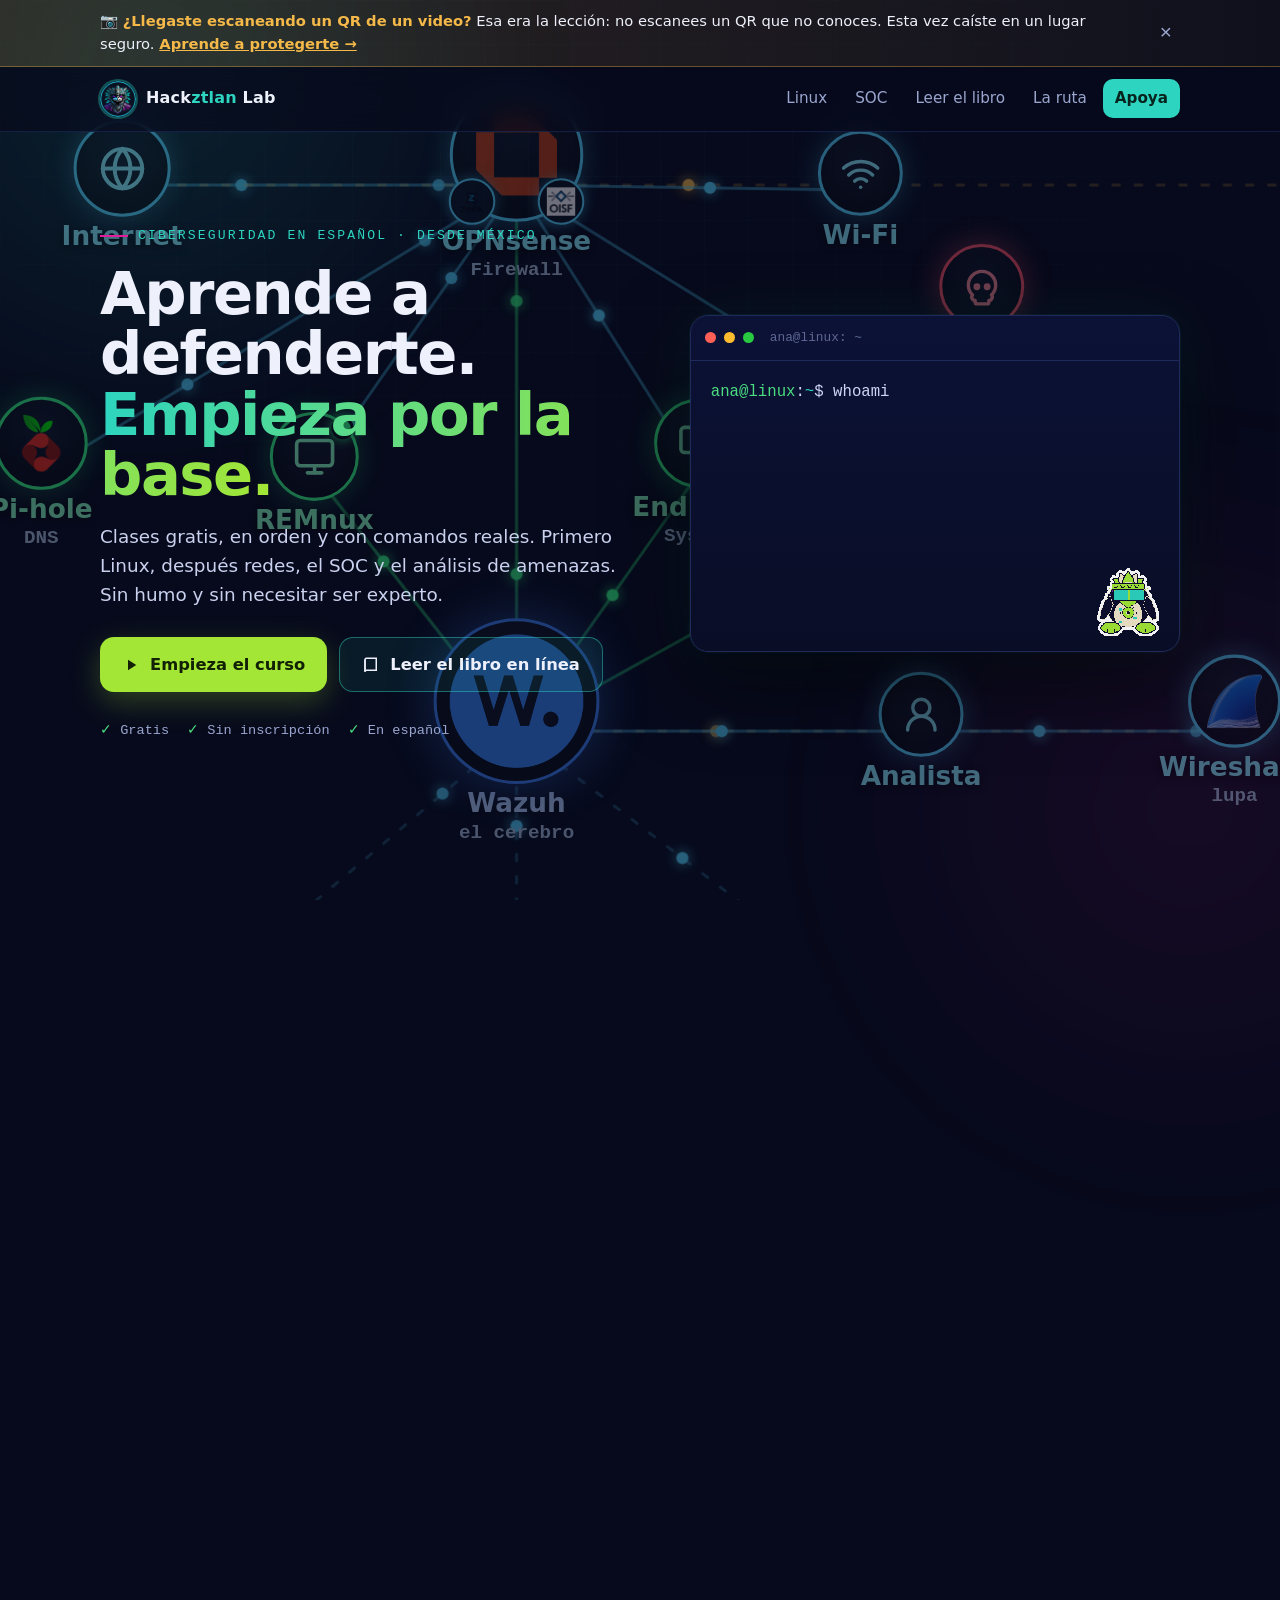
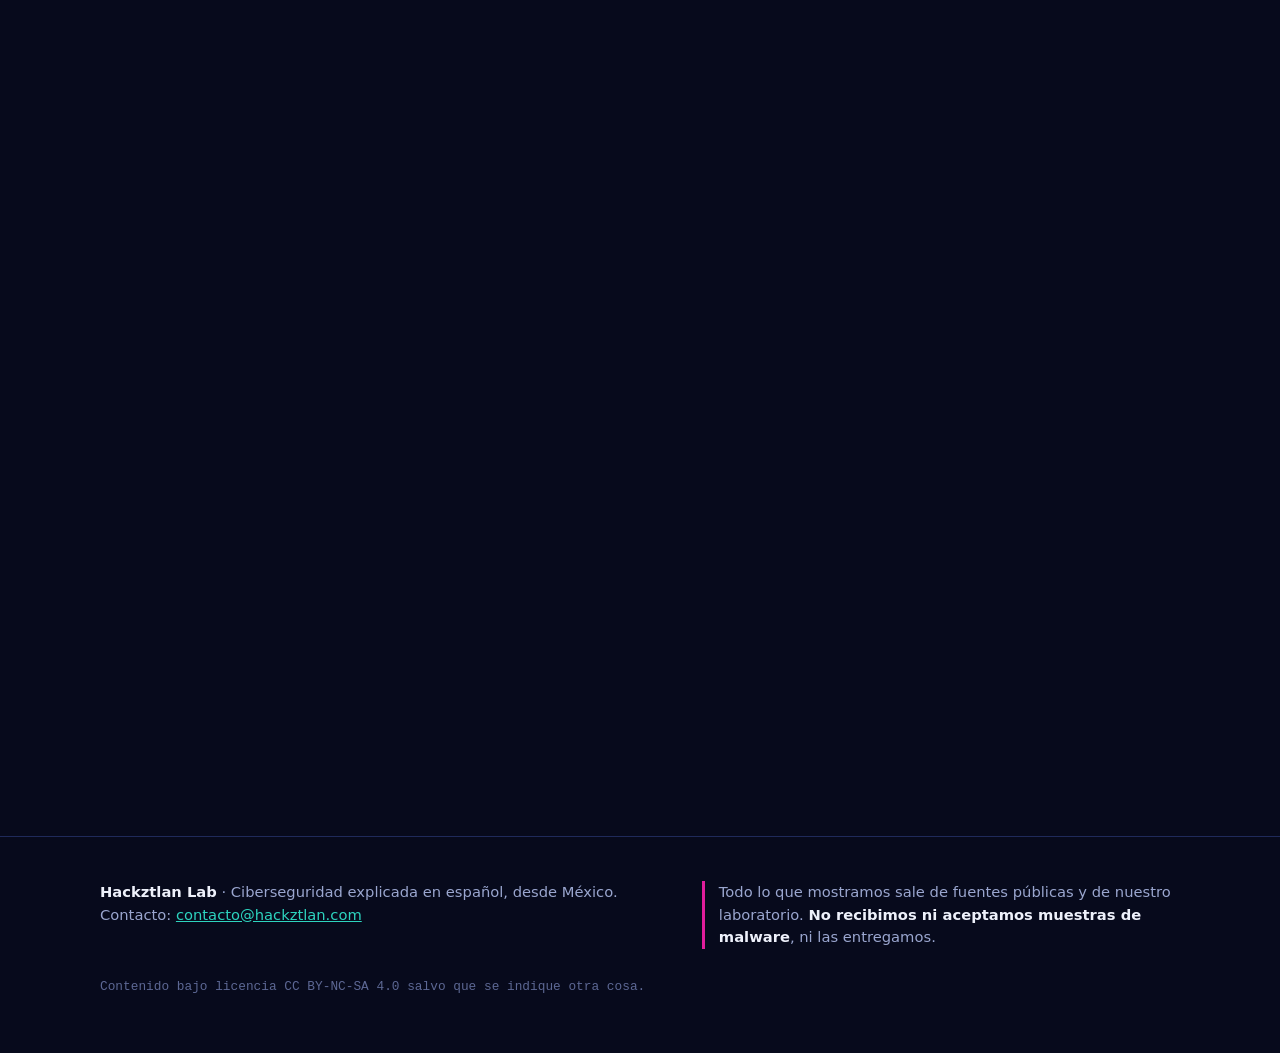
==== commit db03f2e4: "Add files via upload" ====
--- a/index.html
+++ b/index.html
@@ -79,13 +79,13 @@
           <span class="cc-abrir">Ver las clases <em>▾</em></span>
         </span>
       </button>
-      <button class="curso-card cc-soc rev d1" type="button" data-panel="soc" data-avance="40" aria-expanded="false" aria-controls="soc">
+      <button class="curso-card cc-soc rev d1" type="button" data-panel="soc" data-avance="55" aria-expanded="false" aria-controls="soc">
         <span class="cc-arte" aria-hidden="true"><img class="lg l1" src="img/mapa/opnsense.png" alt=""><img class="lg l2" src="img/mapa/wazuh.png" alt=""><img class="lg l3" src="img/mapa/pi-hole.png" alt=""></span>
         <span class="cc-info">
           <span class="cc-ceja">Serie · Monta tu SOC</span>
           <span class="cc-tit">Tu SOC en casa</span>
           <span class="cc-txt">Firewall, DNS que bloquea y monitoreo, armados pieza por pieza con open source.</span>
-          <span class="cc-meta"><b>4 videos</b> publicados · más en camino</span>
+          <span class="cc-meta"><b>7 videos</b> publicados · más en camino</span>
           <span class="cc-barra"><b></b></span>
           <span class="cc-abrir">Ver los videos <em>▾</em></span>
         </span>
@@ -123,6 +123,10 @@
       <a class="clase ya rev" data-yt="h1_Ezm2RbP0" href="https://youtu.be/h1_Ezm2RbP0" rel="noopener"><span class="n">OP #0</span><span class="nom">¿Qué es OPNsense?<small>El firewall gratis que protege tu red</small></span><span class="est">VER ▸</span></a>
       <a class="clase ya rev" data-yt="p9fIpiJ5VCQ" href="https://youtu.be/p9fIpiJ5VCQ" rel="noopener"><span class="n">OP #1</span><span class="nom">De cero a firewall funcionando<small>Descarga, máquina virtual, instalación y panel</small></span><span class="est">VER ▸</span></a>
       <a class="clase ya rev" data-yt="-HHjUq1gKf0" href="https://youtu.be/-HHjUq1gKf0" rel="noopener"><span class="n">OP #2</span><span class="nom">Tu primera regla<small>Bloquea un equipo paso a paso</small></span><span class="est">VER ▸</span></a>
+      <a class="clase ya rev" data-yt="rfwvQMkgkxI" href="https://youtu.be/rfwvQMkgkxI" rel="noopener"><span class="n">PH #0</span><span class="nom">¿Qué es Pi-hole?<small>El DNS que bloquea anuncios y rastreadores en toda tu red</small></span><span class="est">VER ▸</span></a>
+      <a class="clase ya rev" data-yt="1iVtASSADH0" href="https://youtu.be/1iVtASSADH0" rel="noopener"><span class="n">PH · SRV</span><span class="nom">Servidor Debian para Pi-hole<small>Descarga verificada, máquina virtual e IP fija</small></span><span class="est">VER ▸</span></a>
+      <a class="clase ya rev" data-yt="5mB2sjE0PLQ" href="https://youtu.be/5mB2sjE0PLQ" rel="noopener"><span class="n">PH #1</span><span class="nom">Instala Pi-hole y míralo bloquear<small>Instalación segura, panel y bloqueo en vivo</small></span><span class="est">VER ▸</span></a>
+      <div class="clase pronto rev"><span class="n">PH #2</span><span class="nom">Toda tu red con Pi-hole<small>OPNsense + DNS forzado, sin tocar equipo por equipo</small></span><span class="est">PRONTO</span></div>
       <div class="clase pronto rev"><span class="n">OP #3</span><span class="nom">Lo que sigue en OPNsense</span><span class="est">PRONTO</span></div>
       <div class="clase pronto rev"><span class="n">WAZUH</span><span class="nom">El corazón del SOC: ver lo que pasa en tu red</span><span class="est">PRONTO</span></div>
     </div>
